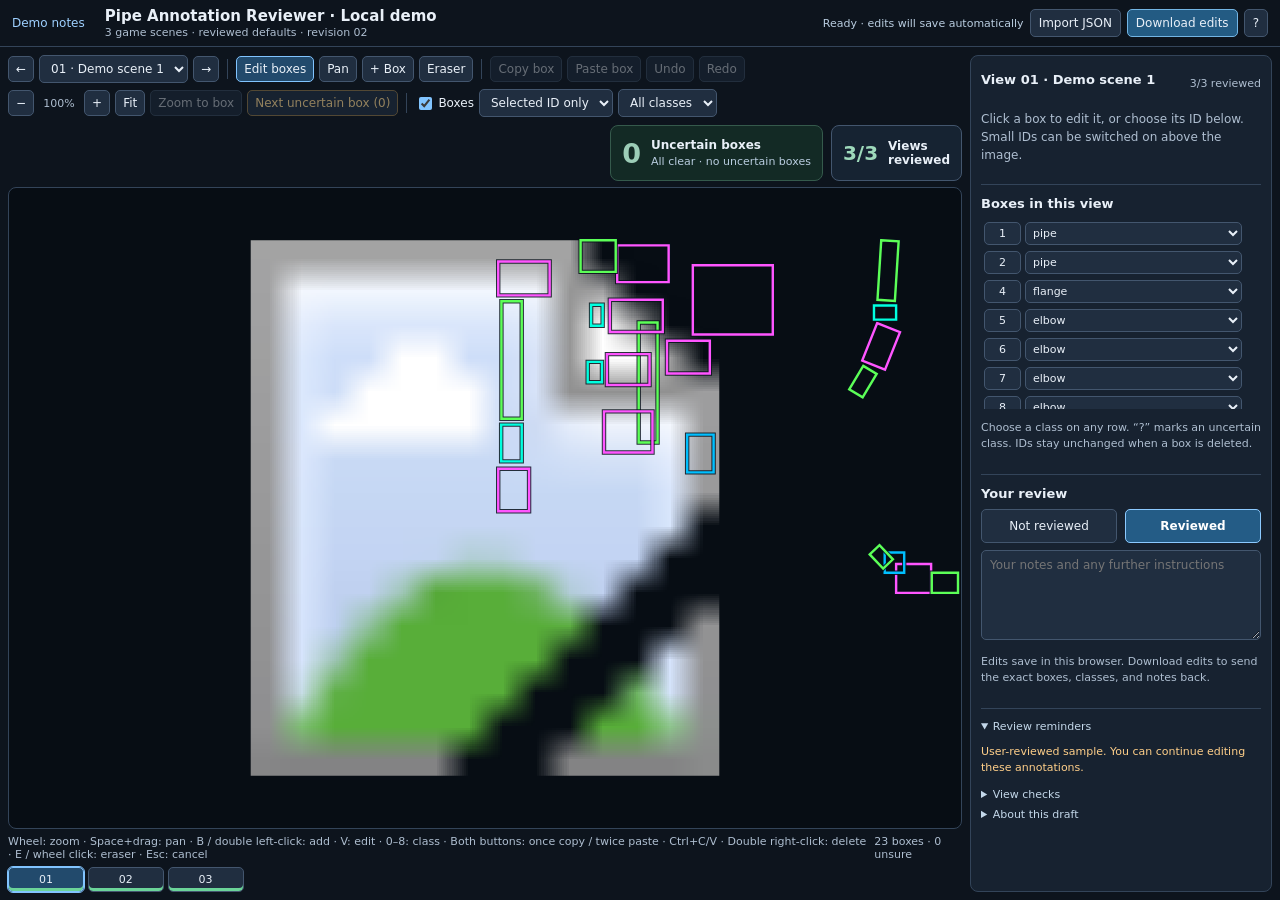
==== index.html @ 9c39ec0a "Add files via upload" ====
<!doctype html>
<html lang="en"><head><meta charset="utf-8"><meta name="viewport" content="width=device-width,initial-scale=1"><title>Pipe Annotation Reviewer — Demo</title>
<link rel="stylesheet" href="assets/reviewer.css?v=20261028-wholeview3"></head><body>
<header><a href="README.md" style="color:#9ed0ff;text-decoration:none;font-size:12px;margin-right:12px">Demo notes</a><div><h1>Pipe Annotation Reviewer · Local demo</h1><small>3 game scenes · reviewed defaults · revision 02</small></div><div class="header-actions"><span id="notice" role="status" aria-live="polite">Local demo · game images are not cleared for public redistribution.</span><button id="import">Import JSON</button><button id="download" class="primary">Download edits</button><button id="helpOpen" title="Controls and shortcuts">?</button></div></header>
<main class="workspace"><section class="viewer" aria-label="Image editor">
<div class="viewer-controls"><div class="editing-controls"><div class="toolbar"><button id="prev" title="Previous view">←</button><select id="view" aria-label="Choose view"></select><button id="next" title="Next view">→</button><span class="divider"></span><button id="editMode" title="Edit boxes (V)" class="active">Edit boxes</button><button id="panMode">Pan</button><button id="addMode" title="Add box (B or double left-click)">+ Box</button><button id="eraseMode" title="Eraser (E or wheel click): hold left-click and brush across box edges">Eraser</button><span class="divider"></span><button id="copyBox" title="Copy selected box (Ctrl+C or both mouse buttons once)" disabled>Copy box</button><button id="pasteBox" title="Paste copied box (Ctrl+V or both mouse buttons twice)" disabled>Paste box</button><button id="undo" title="Undo (Ctrl+Z)">Undo</button><button id="redo" title="Redo (Ctrl+Shift+Z)">Redo</button></div>
<div class="toolbar"><button id="minus" title="Zoom out">−</button><span id="zoom">Fit</span><button id="plus" title="Zoom in">+</button><button id="fit">Fit</button><button id="focus" disabled>Zoom to box</button><button type="button" id="nextUncertainBox" disabled>Next uncertain box (0)</button><span class="divider"></span><label><input id="show" type="checkbox" checked>Boxes</label><select id="ids" aria-label="Box number display"><option value="selected">Selected ID only</option><option value="all">All small IDs</option><option value="off">No IDs</option></select><select id="filter" aria-label="Filter class"><option value="">All classes</option></select></div>
</div><div class="review-summary" aria-label="Panorama review summary"><button type="button" id="uncertainCard" class="metric-card" title="Cycle through views with uncertain boxes; zoom to a flagged box"><strong id="uncertainTotal" aria-live="polite">0</strong><span class="metric-copy"><span class="metric-label">Uncertain boxes</span><span id="uncertainScope" class="metric-detail">Across all 3 scenes</span></span></button><div class="metric-card reviewed-card"><strong id="reviewedTotal">3/3</strong><span class="metric-label">Views<br>reviewed</span></div></div></div>
<div id="viewport" class="edit" tabindex="0" aria-label="Zoomable image. Wheel to zoom; drag empty space or hold Space to pan; drag selected box to move."><svg id="scene" xmlns="http://www.w3.org/2000/svg" role="img" aria-label="Editable annotation boxes"><g id="world"><image id="photo" width="1920" height="1080" preserveAspectRatio="xMidYMid meet"/><g id="polygons"></g></g><g id="screenOverlay"></g></svg></div>
<div id="hint"><span class="instructions">Wheel: zoom · Space+drag: pan · B / double left-click: add · V: edit · 0–8: class · Both buttons: once copy / twice paste · Ctrl+C/V · Double right-click: delete · E / wheel click: eraser · Esc: cancel</span><span id="counts"></span></div><div id="grid" aria-label="3 scenes"></div>
</section><aside class="sidebar">
<div class="section"><div class="row"><h2 class="stretch" id="viewTitle"></h2><span id="progress"></span></div><div id="emptySelection">Click a box to edit it, or choose its ID below. Small IDs can be switched on above the image.</div><div id="selection" hidden><div class="row"><strong id="selectedTitle"></strong><select id="selectedClass" class="stretch" aria-label="Selected box class"></select></div><div class="row"><label><input type="checkbox" id="uncertain"> Uncertain class</label><button id="delete" class="danger">Delete box</button></div><div class="fields"><label>Center X<input id="cx" type="number" step="1"></label><label>Center Y<input id="cy" type="number" step="1"></label><label>Width<input id="bw" type="number" step="1" min="2"></label><label>Height<input id="bh" type="number" step="1" min="2"></label><label>Angle °<input id="angle" type="number" step="1"></label><label>&nbsp;<button id="applyGeometry">Apply size / angle</button></label></div><p id="selectedNote"></p></div></div>
<div class="section"><h2>Boxes in this view</h2><div id="boxList"></div><p class="muted">Choose a class on any row. “?” marks an uncertain class. IDs stay unchanged when a box is deleted.</p></div>
<div class="section"><h2>Your review</h2><div class="review-buttons" role="group" aria-label="Your review"><button type="button" id="reviewNotReviewed" aria-pressed="false">Not reviewed</button><button type="button" id="reviewReviewed" aria-pressed="false">Reviewed</button></div><textarea id="notes" aria-label="Review notes" style="margin-top:7px" placeholder="Your notes and any further instructions"></textarea><p class="muted">Edits save in this browser. Download edits to send the exact boxes, classes, and notes back.</p></div>
<details open><summary>Review reminders</summary><p id="pending"></p></details><details><summary>View checks</summary><ul id="issues"></ul></details><details><summary>About this draft</summary><p class="muted">Game-scene samples supplied for local UI testing. These are independent screenshots, not panorama projections. Annotations are illustrative, not engineering ground truth.</p></details>
</aside></main>
<div id="help" hidden><article><h2>Edit without leaving the screen</h2><ul><li><b>Shortcuts:</b> B or double left-click over the image enters Add Box; V returns to editing; Esc cancels. Double right-click the same visible box to delete it; Ctrl+Z restores it. A single right-click selects the box. Right-click menus are disabled only over the image. Middle-drag still pans. Numbers change the selected box’s class, or choose the next box’s class in Add Box mode: 0 valve, 1 flange, 2 elbow, 3 pipe, 4 tank, 5 pump, 6 strainer, 7 tee, 8 reducer. Shortcuts pause while typing in fields.</li><li><b>Copy / paste:</b> Press left and right mouse buttons together once on a box to copy. At the destination, press and release both buttons together twice within 650 ms to paste. Keep the pointer still between the two presses. Copying is immediate. A second combined press within 650 ms pastes the box that was copied before the first press, so the destination cannot replace your source. Ctrl+C copies the selected box; Ctrl+V pastes at the last pointer position over the image. Mouse-only alternative: select a box, click Copy box, click Paste, then left-click the image to place the preview. Right-click or Esc cancels placement. The Paste button displays the copied class and ID. The combined-button gesture works in Edit, Add Box and Pan modes. A pasted box retains class, angle, dimensions and uncertainty, receives a new ID, and marks the destination view Not reviewed. Ctrl+Z undoes a paste. The copied box remains available while switching views in this panorama.</li><li><b>Find uncertainty:</b> The top card counts all active uncertain boxes across the panorama, including hidden classes. Click to visit an affected view and zoom to a flagged box; click again for the next affected view, wrapping to the first. Use “Next uncertain box” to cycle boxes within the current view. Gold labels and a ring around tiny boxes make flags easier to spot. Resolving, deleting, importing or undoing edits updates the counts immediately. Navigation never changes review approval.</li><li><b>Eraser (E or wheel-button click):</b> Click the mouse wheel once to turn Eraser on; click again to return to Edit boxes. Middle-button dragging still pans. Hold the left mouse button and brush across any box edge to erase it immediately. The small red circle shows the touch radius. Fast strokes also catch edges between pointer positions. Class filters apply; hidden boxes remain. One stroke is one undo step (Ctrl+Z). Esc or right-click cancels the current stroke. Space or middle-drag pans.</li><li><b>Zoom:</b> mouse wheel over the image, + / −, or “Zoom to box”. “Fit” resets the view.</li><li><b>Pan:</b> drag empty space, use Pan mode, or hold Space and drag anywhere. Shift+wheel pans sideways.</li><li><b>Move:</b> in Edit boxes mode, drag a box. Overlapping boxes can be selected from the list.</li><li><b>Resize:</b> drag one of the four round corner handles. The rectangle keeps its angle.</li><li><b>Rotate:</b> drag the handle connected above the selected rectangle, or enter an angle.</li><li><b>Missing object:</b> choose + Box, drag its rectangle, then choose its class.</li><li><b>Correct / remove:</b> use a class dropdown or Delete box. Undo / Redo are available. Arrow keys nudge a selected box; Shift moves 10 pixels.</li><li><b>Send back:</b> Download edits saves exact image coordinates and classes. No new image is needed. Import JSON restores an exported session on another browser.</li></ul><button id="helpClose" class="primary">Got it</button></article></div><input type="file" id="importFile" accept=".json,application/json" hidden>
<script>const DATA={"schema":"panorama-demo/v1","panorama_id":"game-scenes-demo","source_image_id":"sample-scenes","revision":"02","parent_revision":"01","source_sha256":"d65b068bfbe13a93132be1cd04d18cb8f3877f11b566ee3cf1ce76b1dbb88d5a","base_annotation_sha256":"858939dd7ad14437a27c0291d2ea7c46543a1de3d69086a39697b4348441c346","class_names":["valve","flange","elbow","pipe","tank","pump","strainer","tee","reducer"],"training_ready":false,"views":[{"view_index":1,"pitch_band":"Demo scene 1","yaw_deg":0,"pitch_deg":0,"image":"images/scene-01.png","output_width":1920,"output_height":1080,"annotations":[{"id":1,"proposed_class":"pipe","class_id":3,"quad_pixels":[[993.1111,122.963],[1034.0741,122.963],[1034.0741,360],[993.1111,360]],"normalized_corners":[[0.51724536,0.11385463],[0.53858026,0.11385463],[0.53858026,0.33333333],[0.51724536,0.33333333]],"uncertain":false,"geometry_pending":false,"deleted":false,"status":"edited_pending_review","note":"Illustrative game-scene annotation. Adjust the box as needed; not engineering ground truth.","geometry_edited":true,"user_edited":true},{"id":2,"proposed_class":"pipe","class_id":3,"quad_pixels":[[1270,166],[1308,166],[1308,408],[1270,408]],"normalized_corners":[[0.66145833,0.1537037],[0.68125,0.1537037],[0.68125,0.37777778],[0.66145833,0.37777778]],"uncertain":false,"geometry_pending":false,"deleted":false,"status":"demo_pending_review","note":"Illustrative game-scene annotation. Adjust the box as needed; not engineering ground truth."},{"id":3,"proposed_class":"elbow","class_id":2,"quad_pixels":[[1006,479],[1042,479],[1042,532],[1006,532]],"normalized_corners":[[0.52395833,0.44351852],[0.54270833,0.44351852],[0.54270833,0.49259259],[0.52395833,0.49259259]],"uncertain":true,"geometry_pending":false,"deleted":true,"status":"deleted_by_user","note":"Illustrative game-scene annotation. Adjust the box as needed; not engineering ground truth.","user_edited":true},{"id":4,"proposed_class":"flange","quad_pixels":[[992.5926,371.8519],[1034.0741,371.8519],[1034.0741,445.9259],[992.5926,445.9259]],"uncertain":false,"deleted":false,"note":"Added in annotation editor.","origin":"user_added","class_id":1,"normalized_corners":[[0.51697531,0.34430731],[0.53858026,0.34430731],[0.53858026,0.41289435],[0.51697531,0.41289435]],"status":"edited_pending_review","user_edited":true,"geometry_pending":false,"geometry_edited":true},{"id":5,"proposed_class":"elbow","quad_pixels":[[986.6667,460.7407],[1048.8889,460.7407],[1048.8889,546.6667],[986.6667,546.6667]],"uncertain":false,"deleted":false,"note":"Added in annotation editor.","origin":"user_added","class_id":2,"normalized_corners":[[0.51388891,0.42661176],[0.5462963,0.42661176],[0.5462963,0.50617287],[0.51388891,0.50617287]],"status":"edited_pending_review","user_edited":true},{"id":6,"proposed_class":"elbow","quad_pixels":[[986.6667,42.963],[1090.3704,42.963],[1090.3704,111.1111],[986.6667,111.1111]],"uncertain":false,"deleted":false,"note":"Added in annotation editor.","origin":"user_added","class_id":2,"normalized_corners":[[0.51388891,0.03978056],[0.56790125,0.03978056],[0.56790125,0.10288065],[0.51388891,0.10288065]],"status":"edited_pending_review","user_edited":true},{"id":7,"proposed_class":"elbow","quad_pixels":[[1226.6667,10.3704],[1330.3704,10.3704],[1330.3704,84.4444],[1226.6667,84.4444]],"uncertain":false,"deleted":false,"note":"Added in annotation editor.","origin":"user_added","class_id":2,"normalized_corners":[[0.63888891,0.00960222],[0.69290125,0.00960222],[0.69290125,0.07818926],[0.63888891,0.07818926]],"status":"edited_pending_review","user_edited":true},{"id":8,"proposed_class":"elbow","quad_pixels":[[1211.8519,120],[1318.5185,120],[1318.5185,185.1852],[1211.8519,185.1852]],"uncertain":false,"deleted":false,"note":"Added in annotation editor.","origin":"user_added","class_id":2,"normalized_corners":[[0.63117286,0.11111111],[0.68672839,0.11111111],[0.68672839,0.17146778],[0.63117286,0.17146778]],"status":"edited_pending_review","user_edited":true,"geometry_pending":false,"geometry_edited":true},{"id":9,"proposed_class":"elbow","quad_pixels":[[1205.9259,229.6296],[1291.8519,229.6296],[1291.8519,291.8519],[1205.9259,291.8519]],"uncertain":false,"deleted":false,"note":"Added in annotation editor.","origin":"user_added","class_id":2,"normalized_corners":[[0.62808641,0.21262],[0.67283953,0.21262],[0.67283953,0.27023324],[0.62808641,0.27023324]],"status":"edited_pending_review","user_edited":true},{"id":10,"proposed_class":"elbow","quad_pixels":[[1200,345.1852],[1297.7778,345.1852],[1297.7778,428.1481],[1200,428.1481]],"uncertain":false,"deleted":false,"note":"Added in annotation editor.","origin":"user_added","class_id":2,"normalized_corners":[[0.625,0.31961593],[0.67592594,0.31961593],[0.67592594,0.39643343],[0.625,0.39643343]],"status":"edited_pending_review","user_edited":true},{"id":11,"proposed_class":"flange","quad_pixels":[[1173.9598,130.0903],[1197.2625,130.0903],[1197.2625,172.5835],[1173.9598,172.5835]],"uncertain":false,"deleted":false,"note":"Added in annotation editor.","origin":"user_added","class_id":1,"normalized_corners":[[0.6114374,0.12045398],[0.62357422,0.12045398],[0.62357422,0.15979954],[0.6114374,0.15979954]],"status":"edited_pending_review","user_edited":true},{"id":12,"proposed_class":"flange","quad_pixels":[[1167.1249,245.2332],[1195.9106,245.2332],[1195.9106,286.3556],[1167.1249,286.3556]],"uncertain":false,"deleted":false,"note":"Added in annotation editor.","origin":"user_added","class_id":1,"normalized_corners":[[0.60787755,0.22706778],[0.6228701,0.22706778],[0.6228701,0.26514407],[0.60787755,0.26514407]],"status":"edited_pending_review","user_edited":true},{"id":13,"proposed_class":"valve","quad_pixels":[[1766.0983,629.7664],[1805.4381,629.7664],[1805.4381,670.4627],[1766.0983,670.4627]],"uncertain":false,"deleted":false,"note":"Added in annotation editor.","origin":"user_added","class_id":0,"normalized_corners":[[0.91984286,0.58311704],[0.94033234,0.58311704],[0.94033234,0.6207988],[0.91984286,0.6207988]],"status":"edited_pending_review","user_edited":true,"geometry_pending":false,"geometry_edited":true},{"id":14,"proposed_class":"elbow","quad_pixels":[[1789.1596,652.8276],[1859.6998,652.8276],[1859.6998,711.159],[1789.1596,711.159]],"uncertain":false,"deleted":false,"note":"Added in annotation editor.","origin":"user_added","class_id":2,"normalized_corners":[[0.93185396,0.60447],[0.96859365,0.60447],[0.96859365,0.65848056],[0.93185396,0.65848056]],"status":"edited_pending_review","user_edited":true},{"id":15,"proposed_class":"pipe","quad_pixels":[[1861.0564,670.4627],[1913.9615,670.4627],[1913.9615,711.159],[1861.0564,711.159]],"uncertain":false,"deleted":false,"note":"Added in annotation editor.","origin":"user_added","class_id":3,"normalized_corners":[[0.96930021,0.6207988],[0.99685495,0.6207988],[0.99685495,0.65848056],[0.96930021,0.65848056]],"status":"edited_pending_review","user_edited":true},{"id":16,"proposed_class":"pipe","quad_pixels":[[1735.9366,633.6495],[1755.62,614.9774],[1782.6946,643.5183],[1763.0112,662.1904]],"uncertain":false,"deleted":false,"note":"Added in annotation editor.","origin":"user_added","class_id":3,"normalized_corners":[[0.90413365,0.5867125],[0.91438542,0.56942352],[0.92848677,0.59585028],[0.918235,0.61313926]],"status":"edited_pending_review","user_edited":true,"geometry_pending":false,"geometry_edited":true},{"id":17,"proposed_class":"pipe","quad_pixels":[[1759.1344,0],[1794.2128,2.2097],[1786.6489,122.2855],[1751.5706,120.0759]],"uncertain":false,"deleted":false,"note":"Added in annotation editor.","origin":"user_added","class_id":3,"normalized_corners":[[0.91621583,0],[0.93448583,0.00204602],[0.9305463,0.11322731],[0.91227635,0.11118139]],"status":"edited_pending_review","user_edited":true,"geometry_pending":false,"geometry_edited":true},{"id":18,"proposed_class":"flange","quad_pixels":[[1744.503,131.6973],[1789.1138,131.6973],[1789.1138,160.0859],[1744.503,160.0859]],"uncertain":false,"deleted":false,"note":"Added in annotation editor.","origin":"user_added","class_id":1,"normalized_corners":[[0.90859531,0.12194194],[0.9318301,0.12194194],[0.9318301,0.14822769],[0.90859531,0.14822769]],"status":"edited_pending_review","user_edited":true},{"id":19,"proposed_class":"pipe","quad_pixels":[[1722.8508,253.3734],[1749.9104,269.5851],[1721.6261,316.7956],[1694.5666,300.5839]],"uncertain":false,"deleted":false,"note":"Added in annotation editor.","origin":"user_added","class_id":3,"normalized_corners":[[0.89731812,0.234605],[0.91141167,0.24961583],[0.89668026,0.29332926],[0.88258677,0.27831843]],"status":"edited_pending_review","user_edited":true,"geometry_pending":false,"geometry_edited":true},{"id":20,"proposed_class":"elbow","quad_pixels":[[1750.9816,166.9959],[1796.9714,185.3888],[1766.7397,260.9806],[1720.7499,242.5877]],"uncertain":false,"deleted":false,"note":"Added in annotation editor.","origin":"user_added","class_id":2,"normalized_corners":[[0.91196958,0.15462583],[0.9359226,0.1716563],[0.92017693,0.2416487],[0.89622391,0.22461824]],"status":"edited_pending_review","user_edited":true,"geometry_pending":false,"geometry_edited":true},{"id":21,"proposed_class":"valve","quad_pixels":[[1683.201,292.804],[1694.3792,274.2076],[1703.9881,279.9834],[1692.81,298.5799]],"uncertain":false,"deleted":true,"note":"Added in annotation editor.","origin":"user_added","class_id":0,"normalized_corners":[[0.87666719,0.27111481],[0.88248917,0.25389593],[0.8874938,0.25924389],[0.88167187,0.27646287]],"status":"deleted_by_user","user_edited":true,"geometry_pending":false,"geometry_edited":true},{"id":22,"proposed_class":"valve","quad_pixels":[[1367.7095,391.9783],[1421.0469,391.9783],[1421.0469,468.1745],[1367.7095,468.1745]],"uncertain":false,"deleted":false,"note":"Added in annotation editor.","origin":"user_added","class_id":0,"normalized_corners":[[0.7123487,0.36294287],[0.74012859,0.36294287],[0.74012859,0.43349491],[0.7123487,0.43349491]],"status":"edited_pending_review","user_edited":true},{"id":23,"proposed_class":"elbow","quad_pixels":[[1327.0715,202.7576],[1413.4273,202.7576],[1413.4273,268.7943],[1327.0715,268.7943]],"uncertain":false,"deleted":false,"note":"Added in annotation editor.","origin":"user_added","class_id":2,"normalized_corners":[[0.69118307,0.18773852],[0.73616005,0.18773852],[0.73616005,0.24888361],[0.69118307,0.24888361]],"status":"edited_pending_review","user_edited":true,"geometry_pending":false,"geometry_edited":true},{"id":24,"proposed_class":"elbow","quad_pixels":[[1379.139,50.3651],[1540.421,50.3651],[1540.421,190.0582],[1379.139,190.0582]],"uncertain":false,"deleted":false,"note":"Added in annotation editor.","origin":"user_added","class_id":2,"normalized_corners":[[0.71830156,0.04663435],[0.8023026,0.04663435],[0.8023026,0.17597981],[0.71830156,0.17597981]],"status":"edited_pending_review","user_edited":true},{"id":25,"proposed_class":"pipe","quad_pixels":[[1152.7808,0],[1223.6241,0],[1223.6241,63.7084],[1152.7808,63.7084]],"uncertain":false,"deleted":false,"note":"Added in annotation editor.","origin":"user_added","class_id":3,"normalized_corners":[[0.60040667,0],[0.63730422,0],[0.63730422,0.05898926],[0.60040667,0.05898926]],"status":"edited_pending_review","user_edited":true}],"review_issues":["User-reviewed demo annotations; not validated industrial ground truth."],"training_ready":false},{"view_index":2,"pitch_band":"Demo scene 2","yaw_deg":0,"pitch_deg":0,"image":"images/scene-02.jpg","output_width":1920,"output_height":1080,"annotations":[{"id":1,"proposed_class":"pipe","class_id":3,"quad_pixels":[[1285.7922,351.2793],[1806.3449,351.2793],[1806.3449,452.9037],[1285.7922,452.9037]],"normalized_corners":[[0.66968344,0.32525861],[0.94080464,0.32525861],[0.94080464,0.41935528],[0.66968344,0.41935528]],"uncertain":false,"geometry_pending":false,"deleted":false,"status":"edited_pending_review","note":"Illustrative game-scene annotation. Adjust the box as needed; not engineering ground truth.","geometry_edited":true,"user_edited":true},{"id":2,"proposed_class":"pipe","class_id":3,"quad_pixels":[[1003.1286,356.9747],[1054.6746,356.9747],[1054.6746,776.2692],[1003.1286,776.2692]],"normalized_corners":[[0.52246281,0.33053213],[0.54930969,0.33053213],[0.54930969,0.71876778],[0.52246281,0.71876778]],"uncertain":false,"geometry_pending":false,"deleted":false,"status":"edited_pending_review","note":"Illustrative game-scene annotation. Adjust the box as needed; not engineering ground truth.","geometry_edited":true,"user_edited":true},{"id":3,"proposed_class":"elbow","class_id":2,"quad_pixels":[[1010,250],[1140,250],[1140,350],[1010,350]],"normalized_corners":[[0.52604167,0.23148148],[0.59375,0.23148148],[0.59375,0.32407407],[0.52604167,0.32407407]],"uncertain":false,"geometry_pending":false,"deleted":false,"status":"edited_pending_review","note":"Illustrative game-scene annotation. Adjust the box as needed; not engineering ground truth.","user_edited":true},{"id":4,"proposed_class":"flange","quad_pixels":[[1375.5476,337.3737],[1481.393,337.3737],[1481.393,474.5806],[1375.5476,474.5806]],"uncertain":false,"deleted":false,"note":"Added in annotation editor.","origin":"user_added","class_id":1,"normalized_corners":[[0.71643104,0.31238306],[0.77155885,0.31238306],[0.77155885,0.43942648],[0.71643104,0.43942648]],"status":"edited_pending_review","user_edited":true},{"id":5,"proposed_class":"flange","quad_pixels":[[989.8553,462.8275],[1079.376,462.8275],[1079.376,502.4232],[989.8553,502.4232]],"uncertain":false,"deleted":false,"note":"Added in annotation editor.","origin":"user_added","class_id":1,"normalized_corners":[[0.51554964,0.42854398],[0.562175,0.42854398],[0.562175,0.46520667],[0.51554964,0.46520667]],"status":"edited_pending_review","user_edited":true},{"id":6,"proposed_class":"elbow","quad_pixels":[[1030.6771,672.28],[1137.3328,672.28],[1137.3328,777.6024],[1030.6771,777.6024]],"uncertain":false,"deleted":false,"note":"Added in annotation editor.","origin":"user_added","class_id":2,"normalized_corners":[[0.53681099,0.62248148],[0.59236083,0.62248148],[0.59236083,0.72000222],[0.53681099,0.72000222]],"status":"edited_pending_review","user_edited":true},{"id":7,"proposed_class":"flange","quad_pixels":[[1139.9992,670.9468],[1185.3278,670.9468],[1185.3278,733.607],[1139.9992,733.607]],"uncertain":false,"deleted":false,"note":"Added in annotation editor.","origin":"user_added","class_id":1,"normalized_corners":[[0.59374958,0.62124704],[0.61735823,0.62124704],[0.61735823,0.67926574],[0.59374958,0.67926574]],"status":"edited_pending_review","user_edited":true},{"id":8,"proposed_class":"pipe","quad_pixels":[[1015.7858,0],[1077.9105,75.7142],[857.4613,256.5961],[795.3367,180.8819]],"uncertain":false,"deleted":false,"note":"Added in annotation editor.","origin":"user_added","class_id":3,"normalized_corners":[[0.5290551,0],[0.56141172,0.07010574],[0.44659443,0.23758898],[0.41423786,0.16748324]],"status":"edited_pending_review","user_edited":true,"geometry_pending":false,"geometry_edited":true},{"id":9,"proposed_class":"pipe","quad_pixels":[[626.4439,0],[717.9316,0],[717.9316,397.1089],[626.4439,397.1089]],"uncertain":false,"deleted":false,"note":"Added in annotation editor.","origin":"user_added","class_id":3,"normalized_corners":[[0.32627286,0],[0.37392271,0],[0.37392271,0.36769343],[0.32627286,0.36769343]],"status":"edited_pending_review","user_edited":true},{"id":10,"proposed_class":"flange","quad_pixels":[[609.6401,270.1464],[747.8052,270.1464],[747.8052,333.6276],[609.6401,333.6276]],"uncertain":false,"deleted":false,"note":"Added in annotation editor.","origin":"user_added","class_id":1,"normalized_corners":[[0.31752089,0.25013556],[0.38948188,0.25013556],[0.38948188,0.30891444],[0.31752089,0.30891444]],"status":"edited_pending_review","user_edited":true,"geometry_pending":false,"geometry_edited":true},{"id":11,"proposed_class":"pipe","quad_pixels":[[768.3432,0],[796.3497,0],[796.3497,443.7863],[768.3432,443.7863]],"uncertain":false,"deleted":false,"note":"Added in annotation editor.","origin":"user_added","class_id":3,"normalized_corners":[[0.40017875,0],[0.41476547,0],[0.41476547,0.41091324],[0.40017875,0.41091324]],"status":"edited_pending_review","user_edited":true},{"id":12,"proposed_class":"pipe","quad_pixels":[[602.1717,0],[617.1085,0],[617.1085,458.723],[602.1717,458.723]],"uncertain":false,"deleted":false,"note":"Added in annotation editor.","origin":"user_added","class_id":3,"normalized_corners":[[0.31363109,0],[0.32141068,0],[0.32141068,0.42474352],[0.31363109,0.42474352]],"status":"edited_pending_review","user_edited":true},{"id":13,"proposed_class":"elbow","quad_pixels":[[764.609,462.4572],[822.489,462.4572],[822.489,514.7359],[764.609,514.7359]],"uncertain":false,"deleted":false,"note":"Added in annotation editor.","origin":"user_added","class_id":2,"normalized_corners":[[0.39823385,0.42820111],[0.42837969,0.42820111],[0.42837969,0.47660731],[0.39823385,0.47660731]],"status":"edited_pending_review","user_edited":true,"geometry_pending":false,"geometry_edited":true},{"id":14,"proposed_class":"elbow","quad_pixels":[[630.1781,406.4444],[719.7987,406.4444],[719.7987,484.8624],[630.1781,484.8624]],"uncertain":false,"deleted":false,"note":"Added in annotation editor.","origin":"user_added","class_id":2,"normalized_corners":[[0.32821776,0.37633741],[0.37489516,0.37633741],[0.37489516,0.44894667],[0.32821776,0.44894667]],"status":"edited_pending_review","user_edited":true,"geometry_pending":false,"geometry_edited":true},{"id":15,"proposed_class":"elbow","quad_pixels":[[594.7033,479.2611],[637.6465,479.2611],[637.6465,524.0714],[594.7033,524.0714]],"uncertain":false,"deleted":false,"note":"Added in annotation editor.","origin":"user_added","class_id":2,"normalized_corners":[[0.3097413,0.44376028],[0.33210755,0.44376028],[0.33210755,0.4852513],[0.3097413,0.4852513]],"status":"edited_pending_review","user_edited":true},{"id":16,"proposed_class":"pipe","quad_pixels":[[368.7847,0],[520.0195,0],[520.0195,137.5825],[368.7847,137.5825]],"uncertain":false,"deleted":true,"note":"Added in annotation editor.","origin":"user_added","class_id":3,"normalized_corners":[[0.19207536,0],[0.27084349,0],[0.27084349,0.1273912],[0.19207536,0.1273912]],"status":"deleted_by_user","user_edited":true,"geometry_pending":false,"geometry_edited":true},{"id":17,"proposed_class":"elbow","quad_pixels":[[338.9112,199.1967],[525.6208,199.1967],[525.6208,516.603],[338.9112,516.603]],"uncertain":false,"deleted":false,"note":"Added in annotation editor.","origin":"user_added","class_id":2,"normalized_corners":[[0.17651625,0.18444139],[0.27376083,0.18444139],[0.27376083,0.47833611],[0.17651625,0.47833611]],"status":"edited_pending_review","user_edited":true},{"id":18,"proposed_class":"pipe","quad_pixels":[[344.5125,0],[521.8866,0],[521.8866,180.5258],[344.5125,180.5258]],"uncertain":false,"deleted":false,"note":"Added in annotation editor.","origin":"user_added","class_id":3,"normalized_corners":[[0.17943359,0],[0.27181594,0],[0.27181594,0.16715352],[0.17943359,0.16715352]],"status":"edited_pending_review","user_edited":true},{"id":19,"proposed_class":"flange","quad_pixels":[[359.4492,12.4871],[538.6904,12.4871],[538.6904,130.1142],[359.4492,130.1142]],"uncertain":false,"deleted":false,"note":"Added in annotation editor.","origin":"user_added","class_id":1,"normalized_corners":[[0.18721313,0.01156213],[0.28056792,0.01156213],[0.28056792,0.12047611],[0.18721313,0.12047611]],"status":"edited_pending_review","user_edited":true},{"id":20,"proposed_class":"flange","quad_pixels":[[1587.5018,0],[1811.816,0],[1811.816,151.9944],[1587.5018,151.9944]],"uncertain":false,"deleted":false,"note":"Added in annotation editor.","origin":"user_added","class_id":1,"normalized_corners":[[0.82682385,0],[0.94365417,0],[0.94365417,0.14073556],[0.82682385,0.14073556]],"status":"edited_pending_review","user_edited":true},{"id":21,"proposed_class":"pipe","quad_pixels":[[1606.6505,171.1432],[1811.816,171.1432],[1811.816,874.1768],[1606.6505,874.1768]],"uncertain":false,"deleted":false,"note":"Added in annotation editor.","origin":"user_added","class_id":3,"normalized_corners":[[0.83679714,0.15846593],[0.94365417,0.15846593],[0.94365417,0.80942296],[0.83679714,0.80942296]],"status":"edited_pending_review","user_edited":true}],"review_issues":["User-reviewed demo annotations; not validated industrial ground truth."],"training_ready":false},{"view_index":3,"pitch_band":"Demo scene 3","yaw_deg":0,"pitch_deg":0,"image":"images/scene-03.png","output_width":1920,"output_height":1080,"annotations":[{"id":1,"proposed_class":"pipe","class_id":3,"quad_pixels":[[1491.8519,515],[1915,515],[1915,685.9259],[1491.8519,685.9259]],"normalized_corners":[[0.7770062,0.47685185],[0.99739583,0.47685185],[0.99739583,0.63511657],[0.7770062,0.63511657]],"uncertain":false,"geometry_pending":false,"deleted":false,"status":"edited_pending_review","note":"Illustrative game-scene annotation. Adjust the box as needed; not engineering ground truth.","geometry_edited":true,"user_edited":true},{"id":2,"proposed_class":"pipe","class_id":3,"quad_pixels":[[970,165],[1070,165],[1070,415],[970,415]],"normalized_corners":[[0.50520833,0.15277778],[0.55729167,0.15277778],[0.55729167,0.38425926],[0.50520833,0.38425926]],"uncertain":true,"geometry_pending":false,"deleted":true,"status":"deleted_by_user","note":"Illustrative game-scene annotation. Adjust the box as needed; not engineering ground truth.","user_edited":true},{"id":3,"proposed_class":"elbow","quad_pixels":[[1314.0741,511.1111],[1480,511.1111],[1480,691.8519],[1314.0741,691.8519]],"uncertain":false,"deleted":false,"note":"Added in annotation editor.","origin":"user_added","class_id":2,"normalized_corners":[[0.68441359,0.47325102],[0.77083333,0.47325102],[0.77083333,0.64060361],[0.68441359,0.64060361]],"status":"edited_pending_review","user_edited":true},{"id":4,"proposed_class":"pipe","quad_pixels":[[939.327,35.2562],[992.1771,7.6751],[1231.9465,467.1149],[1179.0963,494.6959]],"uncertain":false,"deleted":false,"note":"Added in annotation editor.","origin":"user_added","class_id":3,"normalized_corners":[[0.48923281,0.03264463],[0.51675891,0.00710657],[0.6416388,0.4325138],[0.61411266,0.45805176]],"status":"edited_pending_review","user_edited":true,"geometry_pending":false,"geometry_edited":true},{"id":5,"proposed_class":"pipe","quad_pixels":[[778.5496,68.1476],[865.106,0],[1192.4888,415.8191],[1105.9324,483.9668]],"uncertain":false,"geometry_pending":false,"deleted":false,"origin":"user_copied","copied_from":{"view":3,"id":4},"note":"Copied box; check placement and class.","class_id":3,"normalized_corners":[[0.40549458,0.06309963],[0.45057604,0],[0.62108792,0.38501769],[0.57600646,0.44811741]],"status":"edited_pending_review","user_edited":true,"geometry_edited":true},{"id":6,"proposed_class":"elbow","quad_pixels":[[1165.9259,475.5556],[1248.8889,475.5556],[1248.8889,531.8519],[1165.9259,531.8519]],"uncertain":false,"deleted":false,"note":"Added in annotation editor.","origin":"user_added","class_id":2,"normalized_corners":[[0.60725307,0.44032926],[0.65046297,0.44032926],[0.65046297,0.49245546],[0.60725307,0.49245546]],"status":"edited_pending_review","user_edited":true},{"id":7,"proposed_class":"elbow","quad_pixels":[[1097.7778,434.0741],[1160,434.0741],[1160,496.2963],[1097.7778,496.2963]],"uncertain":false,"deleted":false,"note":"Added in annotation editor.","origin":"user_added","class_id":2,"normalized_corners":[[0.57175927,0.40192046],[0.60416667,0.40192046],[0.60416667,0.45953361],[0.57175927,0.45953361]],"status":"edited_pending_review","user_edited":true},{"id":8,"proposed_class":"pipe","quad_pixels":[[993.3145,460.6426],[961.4815,511.1111],[231.1725,50.4685],[263.0055,0]],"uncertain":false,"deleted":false,"note":"Added in annotation editor.","origin":"user_added","class_id":3,"normalized_corners":[[0.5173513,0.42652093],[0.50077161,0.47325102],[0.12040234,0.04673009],[0.13698203,0]],"status":"edited_pending_review","user_edited":true,"geometry_pending":false,"geometry_edited":true},{"id":9,"proposed_class":"flange","quad_pixels":[[372.6256,48.7589],[438.8762,88.0725],[382.93,182.3522],[316.6793,143.0387]],"uncertain":false,"deleted":false,"note":"Added in annotation editor.","origin":"user_added","class_id":1,"normalized_corners":[[0.19407583,0.04514713],[0.22858135,0.08154861],[0.19944271,0.16884463],[0.16493714,0.13244324]],"status":"edited_pending_review","user_edited":true,"geometry_pending":false,"geometry_edited":true},{"id":10,"proposed_class":"elbow","quad_pixels":[[955.9092,448.1371],[1010.749,448.1371],[1010.749,514.7282],[955.9092,514.7282]],"uncertain":false,"deleted":false,"note":"Added in annotation editor.","origin":"user_added","class_id":2,"normalized_corners":[[0.49786938,0.41494176],[0.52643177,0.41494176],[0.52643177,0.47660019],[0.49786938,0.47660019]],"status":"edited_pending_review","user_edited":true},{"id":11,"proposed_class":"pipe","quad_pixels":[[968.9663,372.4061],[1006.8319,372.4061],[1006.8319,431.1629],[968.9663,431.1629]],"uncertain":false,"deleted":false,"note":"Added in annotation editor.","origin":"user_added","class_id":3,"normalized_corners":[[0.50466995,0.34482046],[0.52439161,0.34482046],[0.52439161,0.39922491],[0.50466995,0.39922491]],"status":"edited_pending_review","user_edited":true}],"review_issues":["User-reviewed demo annotations; not validated industrial ground truth."],"training_ready":false}]};const INITIAL_REVIEWS={"1":{"decision":"looks_correct","notes":"","exclusion_reason":null},"2":{"decision":"looks_correct","notes":"","exclusion_reason":null},"3":{"decision":"looks_correct","notes":"","exclusion_reason":null}};const PENDING={"1":["User-reviewed sample. You can continue editing these annotations."],"2":["User-reviewed sample. You can continue editing these annotations."],"3":["User-reviewed sample. You can continue editing these annotations."]};</script><script src="assets/editor.js?v=20261028-autosave4"></script></body></html>
---- assets/reviewer.css ----
:root{color-scheme:dark;--bg:#0d141d;--panel:#172230;--line:#334459;--text:#e9f0f8;--muted:#aebed0;--accent:#81c4ff}*{box-sizing:border-box}html,body{height:100%;margin:0;overflow:hidden}body{font:12px system-ui,sans-serif;color:var(--text);background:var(--bg);display:flex;flex-direction:column;height:100dvh}button,select,input,textarea{font:inherit;color:inherit;background:#202e40;border:1px solid #43566e;border-radius:5px;padding:6px 8px;min-width:0}button{cursor:pointer}button:hover{background:#2d425c}button:disabled{opacity:.4;cursor:default}button.active{background:#224a6c;border-color:var(--accent)}button:focus-visible,select:focus-visible,input:focus-visible,textarea:focus-visible{outline:2px solid var(--accent);outline-offset:1px}input[type=checkbox]{accent-color:var(--accent)}header{flex:none;min-height:44px;display:flex;align-items:center;justify-content:space-between;gap:8px;padding:7px 12px;border-bottom:1px solid var(--line)}h1{font-size:15px;margin:0;white-space:nowrap}header small{color:var(--muted);font-size:11px}.header-actions{display:flex;gap:6px;align-items:center}.primary{background:#235b83;border-color:#73b5e4}#notice{color:#b9cde0;font-size:11px;max-width:290px}.workspace{flex:1;min-height:0;display:grid;grid-template-columns:minmax(0,1fr) 302px;gap:8px;padding:8px}.viewer{min-width:0;min-height:0;display:flex;flex-direction:column;gap:6px}.toolbar{flex:none;display:flex;align-items:center;gap:5px;flex-wrap:wrap}.divider{height:20px;border-left:1px solid var(--line);margin:0 3px}.toolbar label{display:flex;align-items:center;gap:3px}.toolbar button,.toolbar select{padding:5px 7px}#viewport{flex:1;min-height:0;position:relative;overflow:hidden;background:#070d14;border:1px solid var(--line);border-radius:8px;touch-action:none;overscroll-behavior:contain;outline:none;cursor:grab}#viewport.edit{cursor:default}#viewport.add{cursor:crosshair}#viewport:focus-visible{border-color:var(--accent)}#scene{display:block;width:100%;height:100%;user-select:none;-webkit-user-select:none}#hint{flex:none;min-height:22px;display:flex;justify-content:space-between;gap:6px;align-items:center;color:var(--muted);font-size:11px}#grid{display:grid;grid-template-columns:repeat(12,minmax(0,1fr));gap:4px;flex:none}#grid button{padding:4px 0;position:relative;height:25px;font-size:11px}#grid button.active{outline:1px solid var(--accent)}.sidebar{min-height:0;overflow-y:auto;overscroll-behavior:contain;background:var(--panel);border:1px solid var(--line);border-radius:8px;padding:10px}.sidebar h2{font-size:13px;margin:0 0 8px}.section{padding-bottom:11px;margin-bottom:11px;border-bottom:1px solid var(--line)}.row{display:flex;gap:6px;align-items:center;margin:6px 0}.row>*{min-width:0}.stretch{flex:1}.muted{color:var(--muted);font-size:11px;line-height:1.45}#selectedNote{margin:5px 0;color:#c5d3e3;font-size:11px;line-height:1.4}.fields{display:grid;grid-template-columns:1fr 1fr;gap:6px}.fields label{display:flex;flex-direction:column;gap:3px;color:var(--muted);font-size:11px}.fields input{width:100%;color:var(--text)}textarea{width:100%;height:90px;resize:vertical;min-height:50px;max-height:220px;line-height:1.4}#boxList{max-height:190px;overflow-y:auto;overscroll-behavior:contain}.box-row{display:flex;gap:4px;align-items:center;padding:3px;border-radius:4px}.box-row.active{background:#29435d}.box-row button{padding:4px 6px;width:37px;font-size:11px}.box-row select{flex:1;padding:3px;font-size:11px}.box-row .flag{width:12px;color:#ffc369}#emptySelection{padding:9px 0;color:var(--muted);line-height:1.5}#selection[hidden], [hidden]{display:none!important}details{margin-top:7px;color:var(--muted);font-size:11px}summary{cursor:pointer;color:#c3d7e9}details ul{padding-left:17px;line-height:1.45}#pending{white-space:pre-wrap;color:#ffcf89;font-size:11px;line-height:1.5}.danger{color:#ffc2b9}#progress{font-size:11px;color:var(--muted)}#help{position:fixed;inset:0;background:#0008;z-index:5;display:grid;place-items:center}#help article{background:var(--panel);border:1px solid var(--line);border-radius:12px;padding:22px;max-width:520px;margin:12px;max-height:85dvh;overflow:auto;line-height:1.6}#help h2{margin:0}#help li{margin-bottom:7px}#view{max-width:205px}#zoom{min-width:40px;text-align:center;color:var(--muted);font-size:11px}@media(max-width:1050px){.workspace{grid-template-columns:minmax(0,1fr) 265px}header small{display:none}#notice{max-width:160px}.toolbar{gap:3px}#view{max-width:145px}}@media(max-width:700px){header{padding:5px 8px;flex-wrap:wrap}h1{font-size:13px}#notice{display:none}.workspace{display:flex;flex-direction:column;padding:5px}.viewer{flex:1;min-height:0}.sidebar{flex:none;height:28dvh;padding:8px}#hint .instructions{display:none}#grid{grid-template-columns:repeat(18,minmax(0,1fr))}#grid button{height:23px}.toolbar{font-size:11px}.toolbar button,.toolbar select{padding:4px}.divider{margin:0}#view{max-width:130px}}@media(max-height:660px) and (min-width:701px){header{min-height:36px;padding:4px 10px}.workspace{padding:5px;gap:5px}#grid button{height:21px;padding:2px 0}.viewer{gap:4px}.toolbar button,.toolbar select{padding:4px 5px}}
.review-buttons{display:flex;gap:8px}.review-buttons button{flex:1;min-width:0;padding:9px 6px}.review-buttons button[aria-pressed="true"]{background:#245c86;border-color:#8ccaff;color:#fff;font-weight:700}.review-buttons button:focus-visible{outline:2px solid #8ccaff;outline-offset:2px}
header{flex-wrap:wrap}.review-summary{display:flex;align-items:stretch;gap:8px;margin-left:auto}.metric-card{display:flex;align-items:center;gap:10px;border:1px solid #43566e;border-radius:8px;padding:7px 11px;background:#162332;min-height:52px;text-align:left}.metric-card strong{font-size:27px;line-height:1;font-variant-numeric:tabular-nums}.metric-copy{display:flex;flex-direction:column;gap:3px}.metric-label{font-size:12px;font-weight:700;color:#e9f0f8}.metric-detail{font-size:11px;color:#b9cde0}.metric-card.has-uncertainty{border-color:#ffc369;background:#3c2d18;color:#ffda91}.metric-card.has-uncertainty:hover{background:#554020}.metric-card:disabled{opacity:1;color:#9ccdb7;background:#132a25;border-color:#355a4c}.reviewed-card strong{font-size:20px;color:#9ed9bb}.header-actions{flex-wrap:wrap;justify-content:flex-end}.metric-card.has-uncertainty .metric-detail{color:#ffda91}#nextUncertainBox{border-color:#8c7347;color:#ffda91}#nextUncertainBox:disabled{opacity:.55}@media(max-width:1050px){.review-summary{margin-left:0}header{justify-content:flex-start}.header-actions{margin-left:auto}#notice{max-width:190px}}@media(max-width:700px){.review-summary{order:3;width:100%}.metric-card{flex:1;min-height:45px;padding:6px 8px}.metric-card strong{font-size:23px}.reviewed-card strong{font-size:18px}.metric-detail{font-size:10px}}

/* Review cards sit beside the two editing rows, directly above the image. */
.viewer-controls{flex:none;display:flex;flex-wrap:wrap;align-items:center;gap:8px 16px}
.editing-controls{flex:1 1 680px;min-width:0;display:flex;flex-direction:column;gap:6px}
.viewer-controls .review-summary{flex:0 0 auto;margin-left:auto;align-self:stretch;align-items:center}
.viewer-controls .metric-card{min-height:56px}
.header-actions{margin-left:auto}
@media(max-width:700px){.editing-controls{flex-basis:100%}.viewer-controls .review-summary{flex:1 1 100%;width:100%;margin-left:0}.viewer-controls .metric-card{min-height:45px}}
#viewport.paste{cursor:crosshair}
#viewport.erase{cursor:crosshair}#eraseMode.active{background:#652d32;border-color:#ff7777;color:#ffd3d3}
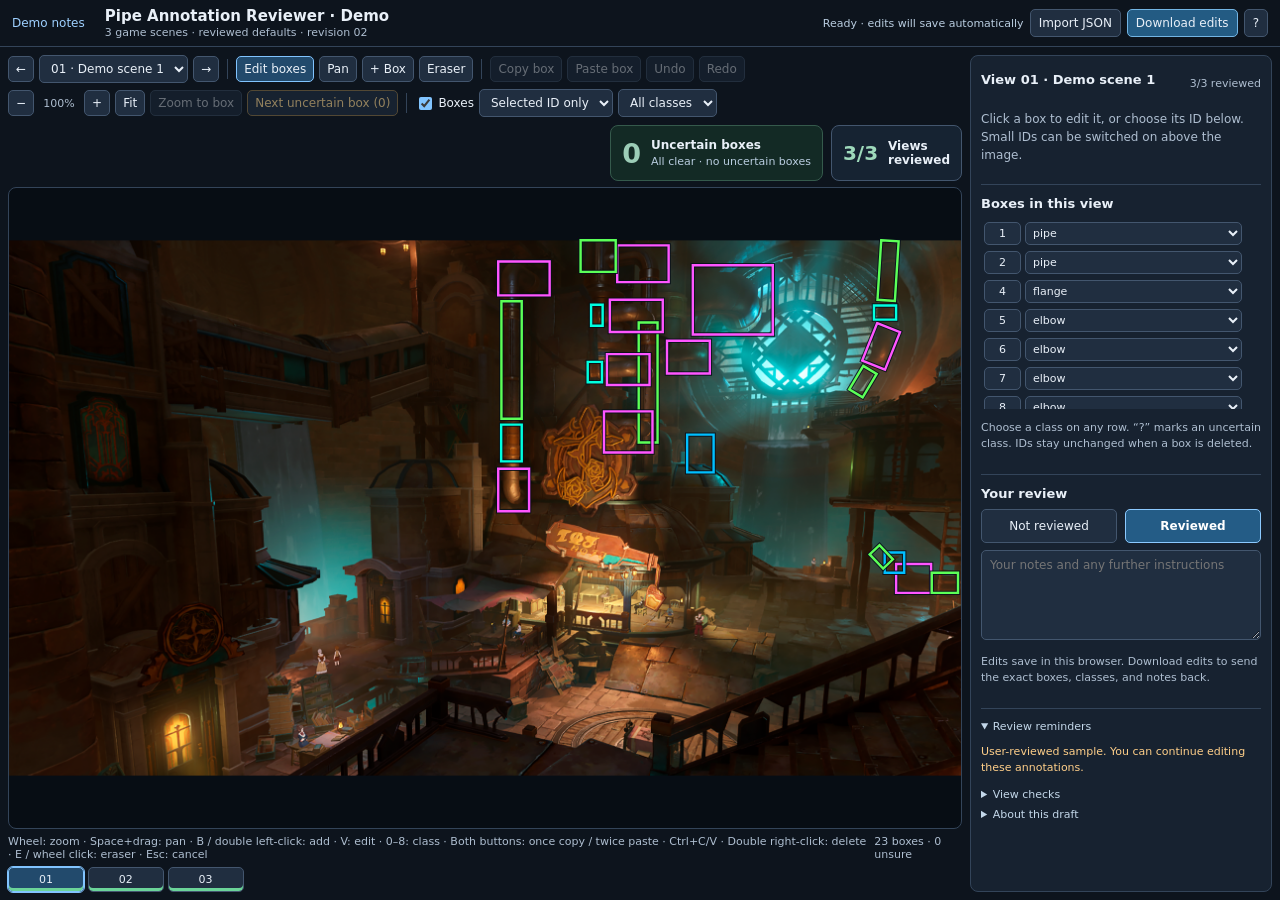
==== commit b3b2931e: "Add files via upload" ====
--- a/index.html
+++ b/index.html
@@ -1,7 +1,7 @@
 <!doctype html>
 <html lang="en"><head><meta charset="utf-8"><meta name="viewport" content="width=device-width,initial-scale=1"><title>Pipe Annotation Reviewer — Demo</title>
 <link rel="stylesheet" href="assets/reviewer.css?v=20261028-wholeview3"></head><body>
-<header><a href="README.md" style="color:#9ed0ff;text-decoration:none;font-size:12px;margin-right:12px">Demo notes</a><div><h1>Pipe Annotation Reviewer · Local demo</h1><small>3 game scenes · reviewed defaults · revision 02</small></div><div class="header-actions"><span id="notice" role="status" aria-live="polite">Local demo · game images are not cleared for public redistribution.</span><button id="import">Import JSON</button><button id="download" class="primary">Download edits</button><button id="helpOpen" title="Controls and shortcuts">?</button></div></header>
+<header><a href="https://github.com/balliewiththeie/panorama-annotation-reviewer#readme" style="color:#9ed0ff;text-decoration:none;font-size:12px;margin-right:12px">Demo notes</a><div><h1>Pipe Annotation Reviewer · Demo</h1><small>3 game scenes · reviewed defaults · revision 02</small></div><div class="header-actions"><span id="notice" role="status" aria-live="polite">Demo annotations loaded.</span><button id="import">Import JSON</button><button id="download" class="primary">Download edits</button><button id="helpOpen" title="Controls and shortcuts">?</button></div></header>
 <main class="workspace"><section class="viewer" aria-label="Image editor">
 <div class="viewer-controls"><div class="editing-controls"><div class="toolbar"><button id="prev" title="Previous view">←</button><select id="view" aria-label="Choose view"></select><button id="next" title="Next view">→</button><span class="divider"></span><button id="editMode" title="Edit boxes (V)" class="active">Edit boxes</button><button id="panMode">Pan</button><button id="addMode" title="Add box (B or double left-click)">+ Box</button><button id="eraseMode" title="Eraser (E or wheel click): hold left-click and brush across box edges">Eraser</button><span class="divider"></span><button id="copyBox" title="Copy selected box (Ctrl+C or both mouse buttons once)" disabled>Copy box</button><button id="pasteBox" title="Paste copied box (Ctrl+V or both mouse buttons twice)" disabled>Paste box</button><button id="undo" title="Undo (Ctrl+Z)">Undo</button><button id="redo" title="Redo (Ctrl+Shift+Z)">Redo</button></div>
 <div class="toolbar"><button id="minus" title="Zoom out">−</button><span id="zoom">Fit</span><button id="plus" title="Zoom in">+</button><button id="fit">Fit</button><button id="focus" disabled>Zoom to box</button><button type="button" id="nextUncertainBox" disabled>Next uncertain box (0)</button><span class="divider"></span><label><input id="show" type="checkbox" checked>Boxes</label><select id="ids" aria-label="Box number display"><option value="selected">Selected ID only</option><option value="all">All small IDs</option><option value="off">No IDs</option></select><select id="filter" aria-label="Filter class"><option value="">All classes</option></select></div>
@@ -12,7 +12,7 @@
 <div class="section"><div class="row"><h2 class="stretch" id="viewTitle"></h2><span id="progress"></span></div><div id="emptySelection">Click a box to edit it, or choose its ID below. Small IDs can be switched on above the image.</div><div id="selection" hidden><div class="row"><strong id="selectedTitle"></strong><select id="selectedClass" class="stretch" aria-label="Selected box class"></select></div><div class="row"><label><input type="checkbox" id="uncertain"> Uncertain class</label><button id="delete" class="danger">Delete box</button></div><div class="fields"><label>Center X<input id="cx" type="number" step="1"></label><label>Center Y<input id="cy" type="number" step="1"></label><label>Width<input id="bw" type="number" step="1" min="2"></label><label>Height<input id="bh" type="number" step="1" min="2"></label><label>Angle °<input id="angle" type="number" step="1"></label><label>&nbsp;<button id="applyGeometry">Apply size / angle</button></label></div><p id="selectedNote"></p></div></div>
 <div class="section"><h2>Boxes in this view</h2><div id="boxList"></div><p class="muted">Choose a class on any row. “?” marks an uncertain class. IDs stay unchanged when a box is deleted.</p></div>
 <div class="section"><h2>Your review</h2><div class="review-buttons" role="group" aria-label="Your review"><button type="button" id="reviewNotReviewed" aria-pressed="false">Not reviewed</button><button type="button" id="reviewReviewed" aria-pressed="false">Reviewed</button></div><textarea id="notes" aria-label="Review notes" style="margin-top:7px" placeholder="Your notes and any further instructions"></textarea><p class="muted">Edits save in this browser. Download edits to send the exact boxes, classes, and notes back.</p></div>
-<details open><summary>Review reminders</summary><p id="pending"></p></details><details><summary>View checks</summary><ul id="issues"></ul></details><details><summary>About this draft</summary><p class="muted">Game-scene samples supplied for local UI testing. These are independent screenshots, not panorama projections. Annotations are illustrative, not engineering ground truth.</p></details>
+<details open><summary>Review reminders</summary><p id="pending"></p></details><details><summary>View checks</summary><ul id="issues"></ul></details><details><summary>About this draft</summary><p class="muted">Game-scene samples used for UI demonstration. These are independent screenshots, not panorama projections. Annotations are illustrative, not engineering ground truth. Genshin Impact imagery: © COGNOSPHERE. Other properties belong to their respective owners. Unofficial demo; no affiliation or endorsement.</p></details>
 </aside></main>
 <div id="help" hidden><article><h2>Edit without leaving the screen</h2><ul><li><b>Shortcuts:</b> B or double left-click over the image enters Add Box; V returns to editing; Esc cancels. Double right-click the same visible box to delete it; Ctrl+Z restores it. A single right-click selects the box. Right-click menus are disabled only over the image. Middle-drag still pans. Numbers change the selected box’s class, or choose the next box’s class in Add Box mode: 0 valve, 1 flange, 2 elbow, 3 pipe, 4 tank, 5 pump, 6 strainer, 7 tee, 8 reducer. Shortcuts pause while typing in fields.</li><li><b>Copy / paste:</b> Press left and right mouse buttons together once on a box to copy. At the destination, press and release both buttons together twice within 650 ms to paste. Keep the pointer still between the two presses. Copying is immediate. A second combined press within 650 ms pastes the box that was copied before the first press, so the destination cannot replace your source. Ctrl+C copies the selected box; Ctrl+V pastes at the last pointer position over the image. Mouse-only alternative: select a box, click Copy box, click Paste, then left-click the image to place the preview. Right-click or Esc cancels placement. The Paste button displays the copied class and ID. The combined-button gesture works in Edit, Add Box and Pan modes. A pasted box retains class, angle, dimensions and uncertainty, receives a new ID, and marks the destination view Not reviewed. Ctrl+Z undoes a paste. The copied box remains available while switching views in this panorama.</li><li><b>Find uncertainty:</b> The top card counts all active uncertain boxes across the panorama, including hidden classes. Click to visit an affected view and zoom to a flagged box; click again for the next affected view, wrapping to the first. Use “Next uncertain box” to cycle boxes within the current view. Gold labels and a ring around tiny boxes make flags easier to spot. Resolving, deleting, importing or undoing edits updates the counts immediately. Navigation never changes review approval.</li><li><b>Eraser (E or wheel-button click):</b> Click the mouse wheel once to turn Eraser on; click again to return to Edit boxes. Middle-button dragging still pans. Hold the left mouse button and brush across any box edge to erase it immediately. The small red circle shows the touch radius. Fast strokes also catch edges between pointer positions. Class filters apply; hidden boxes remain. One stroke is one undo step (Ctrl+Z). Esc or right-click cancels the current stroke. Space or middle-drag pans.</li><li><b>Zoom:</b> mouse wheel over the image, + / −, or “Zoom to box”. “Fit” resets the view.</li><li><b>Pan:</b> drag empty space, use Pan mode, or hold Space and drag anywhere. Shift+wheel pans sideways.</li><li><b>Move:</b> in Edit boxes mode, drag a box. Overlapping boxes can be selected from the list.</li><li><b>Resize:</b> drag one of the four round corner handles. The rectangle keeps its angle.</li><li><b>Rotate:</b> drag the handle connected above the selected rectangle, or enter an angle.</li><li><b>Missing object:</b> choose + Box, drag its rectangle, then choose its class.</li><li><b>Correct / remove:</b> use a class dropdown or Delete box. Undo / Redo are available. Arrow keys nudge a selected box; Shift moves 10 pixels.</li><li><b>Send back:</b> Download edits saves exact image coordinates and classes. No new image is needed. Import JSON restores an exported session on another browser.</li></ul><button id="helpClose" class="primary">Got it</button></article></div><input type="file" id="importFile" accept=".json,application/json" hidden>
 <script>const DATA={"schema":"panorama-demo/v1","panorama_id":"game-scenes-demo","source_image_id":"sample-scenes","revision":"02","parent_revision":"01","source_sha256":"d65b068bfbe13a93132be1cd04d18cb8f3877f11b566ee3cf1ce76b1dbb88d5a","base_annotation_sha256":"858939dd7ad14437a27c0291d2ea7c46543a1de3d69086a39697b4348441c346","class_names":["valve","flange","elbow","pipe","tank","pump","strainer","tee","reducer"],"training_ready":false,"views":[{"view_index":1,"pitch_band":"Demo scene 1","yaw_deg":0,"pitch_deg":0,"image":"images/scene-01.png","output_width":1920,"output_height":1080,"annotations":[{"id":1,"proposed_class":"pipe","class_id":3,"quad_pixels":[[993.1111,122.963],[1034.0741,122.963],[1034.0741,360],[993.1111,360]],"normalized_corners":[[0.51724536,0.11385463],[0.53858026,0.11385463],[0.53858026,0.33333333],[0.51724536,0.33333333]],"uncertain":false,"geometry_pending":false,"deleted":false,"status":"edited_pending_review","note":"Illustrative game-scene annotation. Adjust the box as needed; not engineering ground truth.","geometry_edited":true,"user_edited":true},{"id":2,"proposed_class":"pipe","class_id":3,"quad_pixels":[[1270,166],[1308,166],[1308,408],[1270,408]],"normalized_corners":[[0.66145833,0.1537037],[0.68125,0.1537037],[0.68125,0.37777778],[0.66145833,0.37777778]],"uncertain":false,"geometry_pending":false,"deleted":false,"status":"demo_pending_review","note":"Illustrative game-scene annotation. Adjust the box as needed; not engineering ground truth."},{"id":3,"proposed_class":"elbow","class_id":2,"quad_pixels":[[1006,479],[1042,479],[1042,532],[1006,532]],"normalized_corners":[[0.52395833,0.44351852],[0.54270833,0.44351852],[0.54270833,0.49259259],[0.52395833,0.49259259]],"uncertain":true,"geometry_pending":false,"deleted":true,"status":"deleted_by_user","note":"Illustrative game-scene annotation. Adjust the box as needed; not engineering ground truth.","user_edited":true},{"id":4,"proposed_class":"flange","quad_pixels":[[992.5926,371.8519],[1034.0741,371.8519],[1034.0741,445.9259],[992.5926,445.9259]],"uncertain":false,"deleted":false,"note":"Added in annotation editor.","origin":"user_added","class_id":1,"normalized_corners":[[0.51697531,0.34430731],[0.53858026,0.34430731],[0.53858026,0.41289435],[0.51697531,0.41289435]],"status":"edited_pending_review","user_edited":true,"geometry_pending":false,"geometry_edited":true},{"id":5,"proposed_class":"elbow","quad_pixels":[[986.6667,460.7407],[1048.8889,460.7407],[1048.8889,546.6667],[986.6667,546.6667]],"uncertain":false,"deleted":false,"note":"Added in annotation editor.","origin":"user_added","class_id":2,"normalized_corners":[[0.51388891,0.42661176],[0.5462963,0.42661176],[0.5462963,0.50617287],[0.51388891,0.50617287]],"status":"edited_pending_review","user_edited":true},{"id":6,"proposed_class":"elbow","quad_pixels":[[986.6667,42.963],[1090.3704,42.963],[1090.3704,111.1111],[986.6667,111.1111]],"uncertain":false,"deleted":false,"note":"Added in annotation editor.","origin":"user_added","class_id":2,"normalized_corners":[[0.51388891,0.03978056],[0.56790125,0.03978056],[0.56790125,0.10288065],[0.51388891,0.10288065]],"status":"edited_pending_review","user_edited":true},{"id":7,"proposed_class":"elbow","quad_pixels":[[1226.6667,10.3704],[1330.3704,10.3704],[1330.3704,84.4444],[1226.6667,84.4444]],"uncertain":false,"deleted":false,"note":"Added in annotation editor.","origin":"user_added","class_id":2,"normalized_corners":[[0.63888891,0.00960222],[0.69290125,0.00960222],[0.69290125,0.07818926],[0.63888891,0.07818926]],"status":"edited_pending_review","user_edited":true},{"id":8,"proposed_class":"elbow","quad_pixels":[[1211.8519,120],[1318.5185,120],[1318.5185,185.1852],[1211.8519,185.1852]],"uncertain":false,"deleted":false,"note":"Added in annotation editor.","origin":"user_added","class_id":2,"normalized_corners":[[0.63117286,0.11111111],[0.68672839,0.11111111],[0.68672839,0.17146778],[0.63117286,0.17146778]],"status":"edited_pending_review","user_edited":true,"geometry_pending":false,"geometry_edited":true},{"id":9,"proposed_class":"elbow","quad_pixels":[[1205.9259,229.6296],[1291.8519,229.6296],[1291.8519,291.8519],[1205.9259,291.8519]],"uncertain":false,"deleted":false,"note":"Added in annotation editor.","origin":"user_added","class_id":2,"normalized_corners":[[0.62808641,0.21262],[0.67283953,0.21262],[0.67283953,0.27023324],[0.62808641,0.27023324]],"status":"edited_pending_review","user_edited":true},{"id":10,"proposed_class":"elbow","quad_pixels":[[1200,345.1852],[1297.7778,345.1852],[1297.7778,428.1481],[1200,428.1481]],"uncertain":false,"deleted":false,"note":"Added in annotation editor.","origin":"user_added","class_id":2,"normalized_corners":[[0.625,0.31961593],[0.67592594,0.31961593],[0.67592594,0.39643343],[0.625,0.39643343]],"status":"edited_pending_review","user_edited":true},{"id":11,"proposed_class":"flange","quad_pixels":[[1173.9598,130.0903],[1197.2625,130.0903],[1197.2625,172.5835],[1173.9598,172.5835]],"uncertain":false,"deleted":false,"note":"Added in annotation editor.","origin":"user_added","class_id":1,"normalized_corners":[[0.6114374,0.12045398],[0.62357422,0.12045398],[0.62357422,0.15979954],[0.6114374,0.15979954]],"status":"edited_pending_review","user_edited":true},{"id":12,"proposed_class":"flange","quad_pixels":[[1167.1249,245.2332],[1195.9106,245.2332],[1195.9106,286.3556],[1167.1249,286.3556]],"uncertain":false,"deleted":false,"note":"Added in annotation editor.","origin":"user_added","class_id":1,"normalized_corners":[[0.60787755,0.22706778],[0.6228701,0.22706778],[0.6228701,0.26514407],[0.60787755,0.26514407]],"status":"edited_pending_review","user_edited":true},{"id":13,"proposed_class":"valve","quad_pixels":[[1766.0983,629.7664],[1805.4381,629.7664],[1805.4381,670.4627],[1766.0983,670.4627]],"uncertain":false,"deleted":false,"note":"Added in annotation editor.","origin":"user_added","class_id":0,"normalized_corners":[[0.91984286,0.58311704],[0.94033234,0.58311704],[0.94033234,0.6207988],[0.91984286,0.6207988]],"status":"edited_pending_review","user_edited":true,"geometry_pending":false,"geometry_edited":true},{"id":14,"proposed_class":"elbow","quad_pixels":[[1789.1596,652.8276],[1859.6998,652.8276],[1859.6998,711.159],[1789.1596,711.159]],"uncertain":false,"deleted":false,"note":"Added in annotation editor.","origin":"user_added","class_id":2,"normalized_corners":[[0.93185396,0.60447],[0.96859365,0.60447],[0.96859365,0.65848056],[0.93185396,0.65848056]],"status":"edited_pending_review","user_edited":true},{"id":15,"proposed_class":"pipe","quad_pixels":[[1861.0564,670.4627],[1913.9615,670.4627],[1913.9615,711.159],[1861.0564,711.159]],"uncertain":false,"deleted":false,"note":"Added in annotation editor.","origin":"user_added","class_id":3,"normalized_corners":[[0.96930021,0.6207988],[0.99685495,0.6207988],[0.99685495,0.65848056],[0.96930021,0.65848056]],"status":"edited_pending_review","user_edited":true},{"id":16,"proposed_class":"pipe","quad_pixels":[[1735.9366,633.6495],[1755.62,614.9774],[1782.6946,643.5183],[1763.0112,662.1904]],"uncertain":false,"deleted":false,"note":"Added in annotation editor.","origin":"user_added","class_id":3,"normalized_corners":[[0.90413365,0.5867125],[0.91438542,0.56942352],[0.92848677,0.59585028],[0.918235,0.61313926]],"status":"edited_pending_review","user_edited":true,"geometry_pending":false,"geometry_edited":true},{"id":17,"proposed_class":"pipe","quad_pixels":[[1759.1344,0],[1794.2128,2.2097],[1786.6489,122.2855],[1751.5706,120.0759]],"uncertain":false,"deleted":false,"note":"Added in annotation editor.","origin":"user_added","class_id":3,"normalized_corners":[[0.91621583,0],[0.93448583,0.00204602],[0.9305463,0.11322731],[0.91227635,0.11118139]],"status":"edited_pending_review","user_edited":true,"geometry_pending":false,"geometry_edited":true},{"id":18,"proposed_class":"flange","quad_pixels":[[1744.503,131.6973],[1789.1138,131.6973],[1789.1138,160.0859],[1744.503,160.0859]],"uncertain":false,"deleted":false,"note":"Added in annotation editor.","origin":"user_added","class_id":1,"normalized_corners":[[0.90859531,0.12194194],[0.9318301,0.12194194],[0.9318301,0.14822769],[0.90859531,0.14822769]],"status":"edited_pending_review","user_edited":true},{"id":19,"proposed_class":"pipe","quad_pixels":[[1722.8508,253.3734],[1749.9104,269.5851],[1721.6261,316.7956],[1694.5666,300.5839]],"uncertain":false,"deleted":false,"note":"Added in annotation editor.","origin":"user_added","class_id":3,"normalized_corners":[[0.89731812,0.234605],[0.91141167,0.24961583],[0.89668026,0.29332926],[0.88258677,0.27831843]],"status":"edited_pending_review","user_edited":true,"geometry_pending":false,"geometry_edited":true},{"id":20,"proposed_class":"elbow","quad_pixels":[[1750.9816,166.9959],[1796.9714,185.3888],[1766.7397,260.9806],[1720.7499,242.5877]],"uncertain":false,"deleted":false,"note":"Added in annotation editor.","origin":"user_added","class_id":2,"normalized_corners":[[0.91196958,0.15462583],[0.9359226,0.1716563],[0.92017693,0.2416487],[0.89622391,0.22461824]],"status":"edited_pending_review","user_edited":true,"geometry_pending":false,"geometry_edited":true},{"id":21,"proposed_class":"valve","quad_pixels":[[1683.201,292.804],[1694.3792,274.2076],[1703.9881,279.9834],[1692.81,298.5799]],"uncertain":false,"deleted":true,"note":"Added in annotation editor.","origin":"user_added","class_id":0,"normalized_corners":[[0.87666719,0.27111481],[0.88248917,0.25389593],[0.8874938,0.25924389],[0.88167187,0.27646287]],"status":"deleted_by_user","user_edited":true,"geometry_pending":false,"geometry_edited":true},{"id":22,"proposed_class":"valve","quad_pixels":[[1367.7095,391.9783],[1421.0469,391.9783],[1421.0469,468.1745],[1367.7095,468.1745]],"uncertain":false,"deleted":false,"note":"Added in annotation editor.","origin":"user_added","class_id":0,"normalized_corners":[[0.7123487,0.36294287],[0.74012859,0.36294287],[0.74012859,0.43349491],[0.7123487,0.43349491]],"status":"edited_pending_review","user_edited":true},{"id":23,"proposed_class":"elbow","quad_pixels":[[1327.0715,202.7576],[1413.4273,202.7576],[1413.4273,268.7943],[1327.0715,268.7943]],"uncertain":false,"deleted":false,"note":"Added in annotation editor.","origin":"user_added","class_id":2,"normalized_corners":[[0.69118307,0.18773852],[0.73616005,0.18773852],[0.73616005,0.24888361],[0.69118307,0.24888361]],"status":"edited_pending_review","user_edited":true,"geometry_pending":false,"geometry_edited":true},{"id":24,"proposed_class":"elbow","quad_pixels":[[1379.139,50.3651],[1540.421,50.3651],[1540.421,190.0582],[1379.139,190.0582]],"uncertain":false,"deleted":false,"note":"Added in annotation editor.","origin":"user_added","class_id":2,"normalized_corners":[[0.71830156,0.04663435],[0.8023026,0.04663435],[0.8023026,0.17597981],[0.71830156,0.17597981]],"status":"edited_pending_review","user_edited":true},{"id":25,"proposed_class":"pipe","quad_pixels":[[1152.7808,0],[1223.6241,0],[1223.6241,63.7084],[1152.7808,63.7084]],"uncertain":false,"deleted":false,"note":"Added in annotation editor.","origin":"user_added","class_id":3,"normalized_corners":[[0.60040667,0],[0.63730422,0],[0.63730422,0.05898926],[0.60040667,0.05898926]],"status":"edited_pending_review","user_edited":true}],"review_issues":["User-reviewed demo annotations; not validated industrial ground truth."],"training_ready":false},{"view_index":2,"pitch_band":"Demo scene 2","yaw_deg":0,"pitch_deg":0,"image":"images/scene-02.jpg","output_width":1920,"output_height":1080,"annotations":[{"id":1,"proposed_class":"pipe","class_id":3,"quad_pixels":[[1285.7922,351.2793],[1806.3449,351.2793],[1806.3449,452.9037],[1285.7922,452.9037]],"normalized_corners":[[0.66968344,0.32525861],[0.94080464,0.32525861],[0.94080464,0.41935528],[0.66968344,0.41935528]],"uncertain":false,"geometry_pending":false,"deleted":false,"status":"edited_pending_review","note":"Illustrative game-scene annotation. Adjust the box as needed; not engineering ground truth.","geometry_edited":true,"user_edited":true},{"id":2,"proposed_class":"pipe","class_id":3,"quad_pixels":[[1003.1286,356.9747],[1054.6746,356.9747],[1054.6746,776.2692],[1003.1286,776.2692]],"normalized_corners":[[0.52246281,0.33053213],[0.54930969,0.33053213],[0.54930969,0.71876778],[0.52246281,0.71876778]],"uncertain":false,"geometry_pending":false,"deleted":false,"status":"edited_pending_review","note":"Illustrative game-scene annotation. Adjust the box as needed; not engineering ground truth.","geometry_edited":true,"user_edited":true},{"id":3,"proposed_class":"elbow","class_id":2,"quad_pixels":[[1010,250],[1140,250],[1140,350],[1010,350]],"normalized_corners":[[0.52604167,0.23148148],[0.59375,0.23148148],[0.59375,0.32407407],[0.52604167,0.32407407]],"uncertain":false,"geometry_pending":false,"deleted":false,"status":"edited_pending_review","note":"Illustrative game-scene annotation. Adjust the box as needed; not engineering ground truth.","user_edited":true},{"id":4,"proposed_class":"flange","quad_pixels":[[1375.5476,337.3737],[1481.393,337.3737],[1481.393,474.5806],[1375.5476,474.5806]],"uncertain":false,"deleted":false,"note":"Added in annotation editor.","origin":"user_added","class_id":1,"normalized_corners":[[0.71643104,0.31238306],[0.77155885,0.31238306],[0.77155885,0.43942648],[0.71643104,0.43942648]],"status":"edited_pending_review","user_edited":true},{"id":5,"proposed_class":"flange","quad_pixels":[[989.8553,462.8275],[1079.376,462.8275],[1079.376,502.4232],[989.8553,502.4232]],"uncertain":false,"deleted":false,"note":"Added in annotation editor.","origin":"user_added","class_id":1,"normalized_corners":[[0.51554964,0.42854398],[0.562175,0.42854398],[0.562175,0.46520667],[0.51554964,0.46520667]],"status":"edited_pending_review","user_edited":true},{"id":6,"proposed_class":"elbow","quad_pixels":[[1030.6771,672.28],[1137.3328,672.28],[1137.3328,777.6024],[1030.6771,777.6024]],"uncertain":false,"deleted":false,"note":"Added in annotation editor.","origin":"user_added","class_id":2,"normalized_corners":[[0.53681099,0.62248148],[0.59236083,0.62248148],[0.59236083,0.72000222],[0.53681099,0.72000222]],"status":"edited_pending_review","user_edited":true},{"id":7,"proposed_class":"flange","quad_pixels":[[1139.9992,670.9468],[1185.3278,670.9468],[1185.3278,733.607],[1139.9992,733.607]],"uncertain":false,"deleted":false,"note":"Added in annotation editor.","origin":"user_added","class_id":1,"normalized_corners":[[0.59374958,0.62124704],[0.61735823,0.62124704],[0.61735823,0.67926574],[0.59374958,0.67926574]],"status":"edited_pending_review","user_edited":true},{"id":8,"proposed_class":"pipe","quad_pixels":[[1015.7858,0],[1077.9105,75.7142],[857.4613,256.5961],[795.3367,180.8819]],"uncertain":false,"deleted":false,"note":"Added in annotation editor.","origin":"user_added","class_id":3,"normalized_corners":[[0.5290551,0],[0.56141172,0.07010574],[0.44659443,0.23758898],[0.41423786,0.16748324]],"status":"edited_pending_review","user_edited":true,"geometry_pending":false,"geometry_edited":true},{"id":9,"proposed_class":"pipe","quad_pixels":[[626.4439,0],[717.9316,0],[717.9316,397.1089],[626.4439,397.1089]],"uncertain":false,"deleted":false,"note":"Added in annotation editor.","origin":"user_added","class_id":3,"normalized_corners":[[0.32627286,0],[0.37392271,0],[0.37392271,0.36769343],[0.32627286,0.36769343]],"status":"edited_pending_review","user_edited":true},{"id":10,"proposed_class":"flange","quad_pixels":[[609.6401,270.1464],[747.8052,270.1464],[747.8052,333.6276],[609.6401,333.6276]],"uncertain":false,"deleted":false,"note":"Added in annotation editor.","origin":"user_added","class_id":1,"normalized_corners":[[0.31752089,0.25013556],[0.38948188,0.25013556],[0.38948188,0.30891444],[0.31752089,0.30891444]],"status":"edited_pending_review","user_edited":true,"geometry_pending":false,"geometry_edited":true},{"id":11,"proposed_class":"pipe","quad_pixels":[[768.3432,0],[796.3497,0],[796.3497,443.7863],[768.3432,443.7863]],"uncertain":false,"deleted":false,"note":"Added in annotation editor.","origin":"user_added","class_id":3,"normalized_corners":[[0.40017875,0],[0.41476547,0],[0.41476547,0.41091324],[0.40017875,0.41091324]],"status":"edited_pending_review","user_edited":true},{"id":12,"proposed_class":"pipe","quad_pixels":[[602.1717,0],[617.1085,0],[617.1085,458.723],[602.1717,458.723]],"uncertain":false,"deleted":false,"note":"Added in annotation editor.","origin":"user_added","class_id":3,"normalized_corners":[[0.31363109,0],[0.32141068,0],[0.32141068,0.42474352],[0.31363109,0.42474352]],"status":"edited_pending_review","user_edited":true},{"id":13,"proposed_class":"elbow","quad_pixels":[[764.609,462.4572],[822.489,462.4572],[822.489,514.7359],[764.609,514.7359]],"uncertain":false,"deleted":false,"note":"Added in annotation editor.","origin":"user_added","class_id":2,"normalized_corners":[[0.39823385,0.42820111],[0.42837969,0.42820111],[0.42837969,0.47660731],[0.39823385,0.47660731]],"status":"edited_pending_review","user_edited":true,"geometry_pending":false,"geometry_edited":true},{"id":14,"proposed_class":"elbow","quad_pixels":[[630.1781,406.4444],[719.7987,406.4444],[719.7987,484.8624],[630.1781,484.8624]],"uncertain":false,"deleted":false,"note":"Added in annotation editor.","origin":"user_added","class_id":2,"normalized_corners":[[0.32821776,0.37633741],[0.37489516,0.37633741],[0.37489516,0.44894667],[0.32821776,0.44894667]],"status":"edited_pending_review","user_edited":true,"geometry_pending":false,"geometry_edited":true},{"id":15,"proposed_class":"elbow","quad_pixels":[[594.7033,479.2611],[637.6465,479.2611],[637.6465,524.0714],[594.7033,524.0714]],"uncertain":false,"deleted":false,"note":"Added in annotation editor.","origin":"user_added","class_id":2,"normalized_corners":[[0.3097413,0.44376028],[0.33210755,0.44376028],[0.33210755,0.4852513],[0.3097413,0.4852513]],"status":"edited_pending_review","user_edited":true},{"id":16,"proposed_class":"pipe","quad_pixels":[[368.7847,0],[520.0195,0],[520.0195,137.5825],[368.7847,137.5825]],"uncertain":false,"deleted":true,"note":"Added in annotation editor.","origin":"user_added","class_id":3,"normalized_corners":[[0.19207536,0],[0.27084349,0],[0.27084349,0.1273912],[0.19207536,0.1273912]],"status":"deleted_by_user","user_edited":true,"geometry_pending":false,"geometry_edited":true},{"id":17,"proposed_class":"elbow","quad_pixels":[[338.9112,199.1967],[525.6208,199.1967],[525.6208,516.603],[338.9112,516.603]],"uncertain":false,"deleted":false,"note":"Added in annotation editor.","origin":"user_added","class_id":2,"normalized_corners":[[0.17651625,0.18444139],[0.27376083,0.18444139],[0.27376083,0.47833611],[0.17651625,0.47833611]],"status":"edited_pending_review","user_edited":true},{"id":18,"proposed_class":"pipe","quad_pixels":[[344.5125,0],[521.8866,0],[521.8866,180.5258],[344.5125,180.5258]],"uncertain":false,"deleted":false,"note":"Added in annotation editor.","origin":"user_added","class_id":3,"normalized_corners":[[0.17943359,0],[0.27181594,0],[0.27181594,0.16715352],[0.17943359,0.16715352]],"status":"edited_pending_review","user_edited":true},{"id":19,"proposed_class":"flange","quad_pixels":[[359.4492,12.4871],[538.6904,12.4871],[538.6904,130.1142],[359.4492,130.1142]],"uncertain":false,"deleted":false,"note":"Added in annotation editor.","origin":"user_added","class_id":1,"normalized_corners":[[0.18721313,0.01156213],[0.28056792,0.01156213],[0.28056792,0.12047611],[0.18721313,0.12047611]],"status":"edited_pending_review","user_edited":true},{"id":20,"proposed_class":"flange","quad_pixels":[[1587.5018,0],[1811.816,0],[1811.816,151.9944],[1587.5018,151.9944]],"uncertain":false,"deleted":false,"note":"Added in annotation editor.","origin":"user_added","class_id":1,"normalized_corners":[[0.82682385,0],[0.94365417,0],[0.94365417,0.14073556],[0.82682385,0.14073556]],"status":"edited_pending_review","user_edited":true},{"id":21,"proposed_class":"pipe","quad_pixels":[[1606.6505,171.1432],[1811.816,171.1432],[1811.816,874.1768],[1606.6505,874.1768]],"uncertain":false,"deleted":false,"note":"Added in annotation editor.","origin":"user_added","class_id":3,"normalized_corners":[[0.83679714,0.15846593],[0.94365417,0.15846593],[0.94365417,0.80942296],[0.83679714,0.80942296]],"status":"edited_pending_review","user_edited":true}],"review_issues":["User-reviewed demo annotations; not validated industrial ground truth."],"training_ready":false},{"view_index":3,"pitch_band":"Demo scene 3","yaw_deg":0,"pitch_deg":0,"image":"images/scene-03.png","output_width":1920,"output_height":1080,"annotations":[{"id":1,"proposed_class":"pipe","class_id":3,"quad_pixels":[[1491.8519,515],[1915,515],[1915,685.9259],[1491.8519,685.9259]],"normalized_corners":[[0.7770062,0.47685185],[0.99739583,0.47685185],[0.99739583,0.63511657],[0.7770062,0.63511657]],"uncertain":false,"geometry_pending":false,"deleted":false,"status":"edited_pending_review","note":"Illustrative game-scene annotation. Adjust the box as needed; not engineering ground truth.","geometry_edited":true,"user_edited":true},{"id":2,"proposed_class":"pipe","class_id":3,"quad_pixels":[[970,165],[1070,165],[1070,415],[970,415]],"normalized_corners":[[0.50520833,0.15277778],[0.55729167,0.15277778],[0.55729167,0.38425926],[0.50520833,0.38425926]],"uncertain":true,"geometry_pending":false,"deleted":true,"status":"deleted_by_user","note":"Illustrative game-scene annotation. Adjust the box as needed; not engineering ground truth.","user_edited":true},{"id":3,"proposed_class":"elbow","quad_pixels":[[1314.0741,511.1111],[1480,511.1111],[1480,691.8519],[1314.0741,691.8519]],"uncertain":false,"deleted":false,"note":"Added in annotation editor.","origin":"user_added","class_id":2,"normalized_corners":[[0.68441359,0.47325102],[0.77083333,0.47325102],[0.77083333,0.64060361],[0.68441359,0.64060361]],"status":"edited_pending_review","user_edited":true},{"id":4,"proposed_class":"pipe","quad_pixels":[[939.327,35.2562],[992.1771,7.6751],[1231.9465,467.1149],[1179.0963,494.6959]],"uncertain":false,"deleted":false,"note":"Added in annotation editor.","origin":"user_added","class_id":3,"normalized_corners":[[0.48923281,0.03264463],[0.51675891,0.00710657],[0.6416388,0.4325138],[0.61411266,0.45805176]],"status":"edited_pending_review","user_edited":true,"geometry_pending":false,"geometry_edited":true},{"id":5,"proposed_class":"pipe","quad_pixels":[[778.5496,68.1476],[865.106,0],[1192.4888,415.8191],[1105.9324,483.9668]],"uncertain":false,"geometry_pending":false,"deleted":false,"origin":"user_copied","copied_from":{"view":3,"id":4},"note":"Copied box; check placement and class.","class_id":3,"normalized_corners":[[0.40549458,0.06309963],[0.45057604,0],[0.62108792,0.38501769],[0.57600646,0.44811741]],"status":"edited_pending_review","user_edited":true,"geometry_edited":true},{"id":6,"proposed_class":"elbow","quad_pixels":[[1165.9259,475.5556],[1248.8889,475.5556],[1248.8889,531.8519],[1165.9259,531.8519]],"uncertain":false,"deleted":false,"note":"Added in annotation editor.","origin":"user_added","class_id":2,"normalized_corners":[[0.60725307,0.44032926],[0.65046297,0.44032926],[0.65046297,0.49245546],[0.60725307,0.49245546]],"status":"edited_pending_review","user_edited":true},{"id":7,"proposed_class":"elbow","quad_pixels":[[1097.7778,434.0741],[1160,434.0741],[1160,496.2963],[1097.7778,496.2963]],"uncertain":false,"deleted":false,"note":"Added in annotation editor.","origin":"user_added","class_id":2,"normalized_corners":[[0.57175927,0.40192046],[0.60416667,0.40192046],[0.60416667,0.45953361],[0.57175927,0.45953361]],"status":"edited_pending_review","user_edited":true},{"id":8,"proposed_class":"pipe","quad_pixels":[[993.3145,460.6426],[961.4815,511.1111],[231.1725,50.4685],[263.0055,0]],"uncertain":false,"deleted":false,"note":"Added in annotation editor.","origin":"user_added","class_id":3,"normalized_corners":[[0.5173513,0.42652093],[0.50077161,0.47325102],[0.12040234,0.04673009],[0.13698203,0]],"status":"edited_pending_review","user_edited":true,"geometry_pending":false,"geometry_edited":true},{"id":9,"proposed_class":"flange","quad_pixels":[[372.6256,48.7589],[438.8762,88.0725],[382.93,182.3522],[316.6793,143.0387]],"uncertain":false,"deleted":false,"note":"Added in annotation editor.","origin":"user_added","class_id":1,"normalized_corners":[[0.19407583,0.04514713],[0.22858135,0.08154861],[0.19944271,0.16884463],[0.16493714,0.13244324]],"status":"edited_pending_review","user_edited":true,"geometry_pending":false,"geometry_edited":true},{"id":10,"proposed_class":"elbow","quad_pixels":[[955.9092,448.1371],[1010.749,448.1371],[1010.749,514.7282],[955.9092,514.7282]],"uncertain":false,"deleted":false,"note":"Added in annotation editor.","origin":"user_added","class_id":2,"normalized_corners":[[0.49786938,0.41494176],[0.52643177,0.41494176],[0.52643177,0.47660019],[0.49786938,0.47660019]],"status":"edited_pending_review","user_edited":true},{"id":11,"proposed_class":"pipe","quad_pixels":[[968.9663,372.4061],[1006.8319,372.4061],[1006.8319,431.1629],[968.9663,431.1629]],"uncertain":false,"deleted":false,"note":"Added in annotation editor.","origin":"user_added","class_id":3,"normalized_corners":[[0.50466995,0.34482046],[0.52439161,0.34482046],[0.52439161,0.39922491],[0.50466995,0.39922491]],"status":"edited_pending_review","user_edited":true}],"review_issues":["User-reviewed demo annotations; not validated industrial ground truth."],"training_ready":false}]};const INITIAL_REVIEWS={"1":{"decision":"looks_correct","notes":"","exclusion_reason":null},"2":{"decision":"looks_correct","notes":"","exclusion_reason":null},"3":{"decision":"looks_correct","notes":"","exclusion_reason":null}};const PENDING={"1":["User-reviewed sample. You can continue editing these annotations."],"2":["User-reviewed sample. You can continue editing these annotations."],"3":["User-reviewed sample. You can continue editing these annotations."]};</script><script src="assets/editor.js?v=20261028-autosave4"></script></body></html>
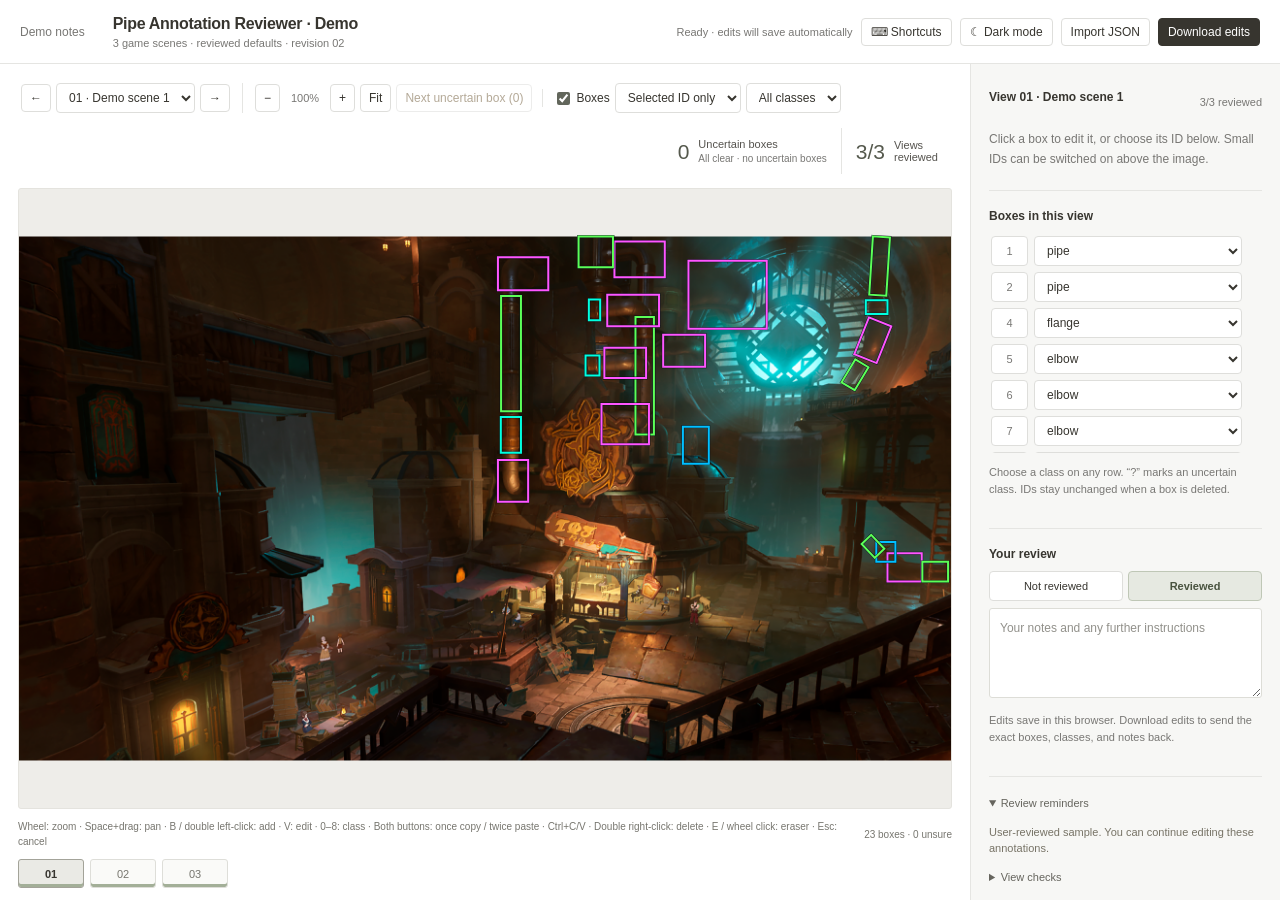
==== commit 856195cf: "Add files via upload" ====
--- a/index.html
+++ b/index.html
@@ -1,10 +1,10 @@
 <!doctype html>
 <html lang="en"><head><meta charset="utf-8"><meta name="viewport" content="width=device-width,initial-scale=1"><title>Pipe Annotation Reviewer — Demo</title>
-<link rel="stylesheet" href="assets/reviewer.css?v=20261028-wholeview3"></head><body>
-<header><a href="https://github.com/balliewiththeie/panorama-annotation-reviewer#readme" style="color:#9ed0ff;text-decoration:none;font-size:12px;margin-right:12px">Demo notes</a><div><h1>Pipe Annotation Reviewer · Demo</h1><small>3 game scenes · reviewed defaults · revision 02</small></div><div class="header-actions"><span id="notice" role="status" aria-live="polite">Demo annotations loaded.</span><button id="import">Import JSON</button><button id="download" class="primary">Download edits</button><button id="helpOpen" title="Controls and shortcuts">?</button></div></header>
+<link rel="stylesheet" href="assets/reviewer.css?v=20261116-dark1"><script src="assets/theme.js?v=20261116-dark1"></script></head><body>
+<header><a href="https://github.com/balliewiththeie/panorama-annotation-reviewer#readme" style="color:#9ed0ff;text-decoration:none;font-size:12px;margin-right:12px">Demo notes</a><div><h1>Pipe Annotation Reviewer · Demo</h1><small>3 game scenes · reviewed defaults · revision 02</small></div><div class="header-actions"><span id="notice" role="status" aria-live="polite">Demo annotations loaded.</span><button id="helpOpen" title="Keyboard and mouse shortcuts" aria-label="Keyboard and mouse shortcuts">⌨ Shortcuts</button><button id="themeToggle" type="button" aria-pressed="false" aria-label="Switch to dark mode">☾ Dark mode</button><button id="import">Import JSON</button><button id="download" class="primary">Download edits</button></div></header>
 <main class="workspace"><section class="viewer" aria-label="Image editor">
-<div class="viewer-controls"><div class="editing-controls"><div class="toolbar"><button id="prev" title="Previous view">←</button><select id="view" aria-label="Choose view"></select><button id="next" title="Next view">→</button><span class="divider"></span><button id="editMode" title="Edit boxes (V)" class="active">Edit boxes</button><button id="panMode">Pan</button><button id="addMode" title="Add box (B or double left-click)">+ Box</button><button id="eraseMode" title="Eraser (E or wheel click): hold left-click and brush across box edges">Eraser</button><span class="divider"></span><button id="copyBox" title="Copy selected box (Ctrl+C or both mouse buttons once)" disabled>Copy box</button><button id="pasteBox" title="Paste copied box (Ctrl+V or both mouse buttons twice)" disabled>Paste box</button><button id="undo" title="Undo (Ctrl+Z)">Undo</button><button id="redo" title="Redo (Ctrl+Shift+Z)">Redo</button></div>
-<div class="toolbar"><button id="minus" title="Zoom out">−</button><span id="zoom">Fit</span><button id="plus" title="Zoom in">+</button><button id="fit">Fit</button><button id="focus" disabled>Zoom to box</button><button type="button" id="nextUncertainBox" disabled>Next uncertain box (0)</button><span class="divider"></span><label><input id="show" type="checkbox" checked>Boxes</label><select id="ids" aria-label="Box number display"><option value="selected">Selected ID only</option><option value="all">All small IDs</option><option value="off">No IDs</option></select><select id="filter" aria-label="Filter class"><option value="">All classes</option></select></div>
+<div class="viewer-controls"><div class="editing-controls"><div class="toolbar"><button id="prev" title="Previous view">←</button><select id="view" aria-label="Choose view"></select><button id="next" title="Next view">→</button><button id="editMode" hidden title="Edit boxes (V)" class="active">Edit boxes</button><button id="panMode" hidden>Pan</button><button id="addMode" hidden title="Add box (B or double left-click)">+ Box</button><button id="eraseMode" hidden title="Eraser (E or wheel click): hold left-click and brush across box edges">Eraser</button><button id="copyBox" hidden title="Copy selected box (Ctrl+C or both mouse buttons once)" disabled>Copy box</button><button id="pasteBox" hidden title="Paste copied box (Ctrl+V or both mouse buttons twice)" disabled>Paste box</button><button id="undo" hidden title="Undo (Ctrl+Z)">Undo</button><button id="redo" hidden title="Redo (Ctrl+Shift+Z)">Redo</button></div>
+<div class="toolbar"><button id="minus" title="Zoom out">−</button><span id="zoom">Fit</span><button id="plus" title="Zoom in">+</button><button id="fit">Fit</button><button id="focus" hidden disabled>Zoom to box</button><button type="button" id="nextUncertainBox" disabled>Next uncertain box (0)</button><span class="divider"></span><label><input id="show" type="checkbox" checked>Boxes</label><select id="ids" aria-label="Box number display"><option value="selected">Selected ID only</option><option value="all">All small IDs</option><option value="off">No IDs</option></select><select id="filter" aria-label="Filter class"><option value="">All classes</option></select></div>
 </div><div class="review-summary" aria-label="Panorama review summary"><button type="button" id="uncertainCard" class="metric-card" title="Cycle through views with uncertain boxes; zoom to a flagged box"><strong id="uncertainTotal" aria-live="polite">0</strong><span class="metric-copy"><span class="metric-label">Uncertain boxes</span><span id="uncertainScope" class="metric-detail">Across all 3 scenes</span></span></button><div class="metric-card reviewed-card"><strong id="reviewedTotal">3/3</strong><span class="metric-label">Views<br>reviewed</span></div></div></div>
 <div id="viewport" class="edit" tabindex="0" aria-label="Zoomable image. Wheel to zoom; drag empty space or hold Space to pan; drag selected box to move."><svg id="scene" xmlns="http://www.w3.org/2000/svg" role="img" aria-label="Editable annotation boxes"><g id="world"><image id="photo" width="1920" height="1080" preserveAspectRatio="xMidYMid meet"/><g id="polygons"></g></g><g id="screenOverlay"></g></svg></div>
 <div id="hint"><span class="instructions">Wheel: zoom · Space+drag: pan · B / double left-click: add · V: edit · 0–8: class · Both buttons: once copy / twice paste · Ctrl+C/V · Double right-click: delete · E / wheel click: eraser · Esc: cancel</span><span id="counts"></span></div><div id="grid" aria-label="3 scenes"></div>
@@ -14,5 +14,5 @@
 <div class="section"><h2>Your review</h2><div class="review-buttons" role="group" aria-label="Your review"><button type="button" id="reviewNotReviewed" aria-pressed="false">Not reviewed</button><button type="button" id="reviewReviewed" aria-pressed="false">Reviewed</button></div><textarea id="notes" aria-label="Review notes" style="margin-top:7px" placeholder="Your notes and any further instructions"></textarea><p class="muted">Edits save in this browser. Download edits to send the exact boxes, classes, and notes back.</p></div>
 <details open><summary>Review reminders</summary><p id="pending"></p></details><details><summary>View checks</summary><ul id="issues"></ul></details><details><summary>About this draft</summary><p class="muted">Game-scene samples used for UI demonstration. These are independent screenshots, not panorama projections. Annotations are illustrative, not engineering ground truth. Genshin Impact imagery: © COGNOSPHERE. Other properties belong to their respective owners. Unofficial demo; no affiliation or endorsement.</p></details>
 </aside></main>
-<div id="help" hidden><article><h2>Edit without leaving the screen</h2><ul><li><b>Shortcuts:</b> B or double left-click over the image enters Add Box; V returns to editing; Esc cancels. Double right-click the same visible box to delete it; Ctrl+Z restores it. A single right-click selects the box. Right-click menus are disabled only over the image. Middle-drag still pans. Numbers change the selected box’s class, or choose the next box’s class in Add Box mode: 0 valve, 1 flange, 2 elbow, 3 pipe, 4 tank, 5 pump, 6 strainer, 7 tee, 8 reducer. Shortcuts pause while typing in fields.</li><li><b>Copy / paste:</b> Press left and right mouse buttons together once on a box to copy. At the destination, press and release both buttons together twice within 650 ms to paste. Keep the pointer still between the two presses. Copying is immediate. A second combined press within 650 ms pastes the box that was copied before the first press, so the destination cannot replace your source. Ctrl+C copies the selected box; Ctrl+V pastes at the last pointer position over the image. Mouse-only alternative: select a box, click Copy box, click Paste, then left-click the image to place the preview. Right-click or Esc cancels placement. The Paste button displays the copied class and ID. The combined-button gesture works in Edit, Add Box and Pan modes. A pasted box retains class, angle, dimensions and uncertainty, receives a new ID, and marks the destination view Not reviewed. Ctrl+Z undoes a paste. The copied box remains available while switching views in this panorama.</li><li><b>Find uncertainty:</b> The top card counts all active uncertain boxes across the panorama, including hidden classes. Click to visit an affected view and zoom to a flagged box; click again for the next affected view, wrapping to the first. Use “Next uncertain box” to cycle boxes within the current view. Gold labels and a ring around tiny boxes make flags easier to spot. Resolving, deleting, importing or undoing edits updates the counts immediately. Navigation never changes review approval.</li><li><b>Eraser (E or wheel-button click):</b> Click the mouse wheel once to turn Eraser on; click again to return to Edit boxes. Middle-button dragging still pans. Hold the left mouse button and brush across any box edge to erase it immediately. The small red circle shows the touch radius. Fast strokes also catch edges between pointer positions. Class filters apply; hidden boxes remain. One stroke is one undo step (Ctrl+Z). Esc or right-click cancels the current stroke. Space or middle-drag pans.</li><li><b>Zoom:</b> mouse wheel over the image, + / −, or “Zoom to box”. “Fit” resets the view.</li><li><b>Pan:</b> drag empty space, use Pan mode, or hold Space and drag anywhere. Shift+wheel pans sideways.</li><li><b>Move:</b> in Edit boxes mode, drag a box. Overlapping boxes can be selected from the list.</li><li><b>Resize:</b> drag one of the four round corner handles. The rectangle keeps its angle.</li><li><b>Rotate:</b> drag the handle connected above the selected rectangle, or enter an angle.</li><li><b>Missing object:</b> choose + Box, drag its rectangle, then choose its class.</li><li><b>Correct / remove:</b> use a class dropdown or Delete box. Undo / Redo are available. Arrow keys nudge a selected box; Shift moves 10 pixels.</li><li><b>Send back:</b> Download edits saves exact image coordinates and classes. No new image is needed. Import JSON restores an exported session on another browser.</li></ul><button id="helpClose" class="primary">Got it</button></article></div><input type="file" id="importFile" accept=".json,application/json" hidden>
-<script>const DATA={"schema":"panorama-demo/v1","panorama_id":"game-scenes-demo","source_image_id":"sample-scenes","revision":"02","parent_revision":"01","source_sha256":"d65b068bfbe13a93132be1cd04d18cb8f3877f11b566ee3cf1ce76b1dbb88d5a","base_annotation_sha256":"858939dd7ad14437a27c0291d2ea7c46543a1de3d69086a39697b4348441c346","class_names":["valve","flange","elbow","pipe","tank","pump","strainer","tee","reducer"],"training_ready":false,"views":[{"view_index":1,"pitch_band":"Demo scene 1","yaw_deg":0,"pitch_deg":0,"image":"images/scene-01.png","output_width":1920,"output_height":1080,"annotations":[{"id":1,"proposed_class":"pipe","class_id":3,"quad_pixels":[[993.1111,122.963],[1034.0741,122.963],[1034.0741,360],[993.1111,360]],"normalized_corners":[[0.51724536,0.11385463],[0.53858026,0.11385463],[0.53858026,0.33333333],[0.51724536,0.33333333]],"uncertain":false,"geometry_pending":false,"deleted":false,"status":"edited_pending_review","note":"Illustrative game-scene annotation. Adjust the box as needed; not engineering ground truth.","geometry_edited":true,"user_edited":true},{"id":2,"proposed_class":"pipe","class_id":3,"quad_pixels":[[1270,166],[1308,166],[1308,408],[1270,408]],"normalized_corners":[[0.66145833,0.1537037],[0.68125,0.1537037],[0.68125,0.37777778],[0.66145833,0.37777778]],"uncertain":false,"geometry_pending":false,"deleted":false,"status":"demo_pending_review","note":"Illustrative game-scene annotation. Adjust the box as needed; not engineering ground truth."},{"id":3,"proposed_class":"elbow","class_id":2,"quad_pixels":[[1006,479],[1042,479],[1042,532],[1006,532]],"normalized_corners":[[0.52395833,0.44351852],[0.54270833,0.44351852],[0.54270833,0.49259259],[0.52395833,0.49259259]],"uncertain":true,"geometry_pending":false,"deleted":true,"status":"deleted_by_user","note":"Illustrative game-scene annotation. Adjust the box as needed; not engineering ground truth.","user_edited":true},{"id":4,"proposed_class":"flange","quad_pixels":[[992.5926,371.8519],[1034.0741,371.8519],[1034.0741,445.9259],[992.5926,445.9259]],"uncertain":false,"deleted":false,"note":"Added in annotation editor.","origin":"user_added","class_id":1,"normalized_corners":[[0.51697531,0.34430731],[0.53858026,0.34430731],[0.53858026,0.41289435],[0.51697531,0.41289435]],"status":"edited_pending_review","user_edited":true,"geometry_pending":false,"geometry_edited":true},{"id":5,"proposed_class":"elbow","quad_pixels":[[986.6667,460.7407],[1048.8889,460.7407],[1048.8889,546.6667],[986.6667,546.6667]],"uncertain":false,"deleted":false,"note":"Added in annotation editor.","origin":"user_added","class_id":2,"normalized_corners":[[0.51388891,0.42661176],[0.5462963,0.42661176],[0.5462963,0.50617287],[0.51388891,0.50617287]],"status":"edited_pending_review","user_edited":true},{"id":6,"proposed_class":"elbow","quad_pixels":[[986.6667,42.963],[1090.3704,42.963],[1090.3704,111.1111],[986.6667,111.1111]],"uncertain":false,"deleted":false,"note":"Added in annotation editor.","origin":"user_added","class_id":2,"normalized_corners":[[0.51388891,0.03978056],[0.56790125,0.03978056],[0.56790125,0.10288065],[0.51388891,0.10288065]],"status":"edited_pending_review","user_edited":true},{"id":7,"proposed_class":"elbow","quad_pixels":[[1226.6667,10.3704],[1330.3704,10.3704],[1330.3704,84.4444],[1226.6667,84.4444]],"uncertain":false,"deleted":false,"note":"Added in annotation editor.","origin":"user_added","class_id":2,"normalized_corners":[[0.63888891,0.00960222],[0.69290125,0.00960222],[0.69290125,0.07818926],[0.63888891,0.07818926]],"status":"edited_pending_review","user_edited":true},{"id":8,"proposed_class":"elbow","quad_pixels":[[1211.8519,120],[1318.5185,120],[1318.5185,185.1852],[1211.8519,185.1852]],"uncertain":false,"deleted":false,"note":"Added in annotation editor.","origin":"user_added","class_id":2,"normalized_corners":[[0.63117286,0.11111111],[0.68672839,0.11111111],[0.68672839,0.17146778],[0.63117286,0.17146778]],"status":"edited_pending_review","user_edited":true,"geometry_pending":false,"geometry_edited":true},{"id":9,"proposed_class":"elbow","quad_pixels":[[1205.9259,229.6296],[1291.8519,229.6296],[1291.8519,291.8519],[1205.9259,291.8519]],"uncertain":false,"deleted":false,"note":"Added in annotation editor.","origin":"user_added","class_id":2,"normalized_corners":[[0.62808641,0.21262],[0.67283953,0.21262],[0.67283953,0.27023324],[0.62808641,0.27023324]],"status":"edited_pending_review","user_edited":true},{"id":10,"proposed_class":"elbow","quad_pixels":[[1200,345.1852],[1297.7778,345.1852],[1297.7778,428.1481],[1200,428.1481]],"uncertain":false,"deleted":false,"note":"Added in annotation editor.","origin":"user_added","class_id":2,"normalized_corners":[[0.625,0.31961593],[0.67592594,0.31961593],[0.67592594,0.39643343],[0.625,0.39643343]],"status":"edited_pending_review","user_edited":true},{"id":11,"proposed_class":"flange","quad_pixels":[[1173.9598,130.0903],[1197.2625,130.0903],[1197.2625,172.5835],[1173.9598,172.5835]],"uncertain":false,"deleted":false,"note":"Added in annotation editor.","origin":"user_added","class_id":1,"normalized_corners":[[0.6114374,0.12045398],[0.62357422,0.12045398],[0.62357422,0.15979954],[0.6114374,0.15979954]],"status":"edited_pending_review","user_edited":true},{"id":12,"proposed_class":"flange","quad_pixels":[[1167.1249,245.2332],[1195.9106,245.2332],[1195.9106,286.3556],[1167.1249,286.3556]],"uncertain":false,"deleted":false,"note":"Added in annotation editor.","origin":"user_added","class_id":1,"normalized_corners":[[0.60787755,0.22706778],[0.6228701,0.22706778],[0.6228701,0.26514407],[0.60787755,0.26514407]],"status":"edited_pending_review","user_edited":true},{"id":13,"proposed_class":"valve","quad_pixels":[[1766.0983,629.7664],[1805.4381,629.7664],[1805.4381,670.4627],[1766.0983,670.4627]],"uncertain":false,"deleted":false,"note":"Added in annotation editor.","origin":"user_added","class_id":0,"normalized_corners":[[0.91984286,0.58311704],[0.94033234,0.58311704],[0.94033234,0.6207988],[0.91984286,0.6207988]],"status":"edited_pending_review","user_edited":true,"geometry_pending":false,"geometry_edited":true},{"id":14,"proposed_class":"elbow","quad_pixels":[[1789.1596,652.8276],[1859.6998,652.8276],[1859.6998,711.159],[1789.1596,711.159]],"uncertain":false,"deleted":false,"note":"Added in annotation editor.","origin":"user_added","class_id":2,"normalized_corners":[[0.93185396,0.60447],[0.96859365,0.60447],[0.96859365,0.65848056],[0.93185396,0.65848056]],"status":"edited_pending_review","user_edited":true},{"id":15,"proposed_class":"pipe","quad_pixels":[[1861.0564,670.4627],[1913.9615,670.4627],[1913.9615,711.159],[1861.0564,711.159]],"uncertain":false,"deleted":false,"note":"Added in annotation editor.","origin":"user_added","class_id":3,"normalized_corners":[[0.96930021,0.6207988],[0.99685495,0.6207988],[0.99685495,0.65848056],[0.96930021,0.65848056]],"status":"edited_pending_review","user_edited":true},{"id":16,"proposed_class":"pipe","quad_pixels":[[1735.9366,633.6495],[1755.62,614.9774],[1782.6946,643.5183],[1763.0112,662.1904]],"uncertain":false,"deleted":false,"note":"Added in annotation editor.","origin":"user_added","class_id":3,"normalized_corners":[[0.90413365,0.5867125],[0.91438542,0.56942352],[0.92848677,0.59585028],[0.918235,0.61313926]],"status":"edited_pending_review","user_edited":true,"geometry_pending":false,"geometry_edited":true},{"id":17,"proposed_class":"pipe","quad_pixels":[[1759.1344,0],[1794.2128,2.2097],[1786.6489,122.2855],[1751.5706,120.0759]],"uncertain":false,"deleted":false,"note":"Added in annotation editor.","origin":"user_added","class_id":3,"normalized_corners":[[0.91621583,0],[0.93448583,0.00204602],[0.9305463,0.11322731],[0.91227635,0.11118139]],"status":"edited_pending_review","user_edited":true,"geometry_pending":false,"geometry_edited":true},{"id":18,"proposed_class":"flange","quad_pixels":[[1744.503,131.6973],[1789.1138,131.6973],[1789.1138,160.0859],[1744.503,160.0859]],"uncertain":false,"deleted":false,"note":"Added in annotation editor.","origin":"user_added","class_id":1,"normalized_corners":[[0.90859531,0.12194194],[0.9318301,0.12194194],[0.9318301,0.14822769],[0.90859531,0.14822769]],"status":"edited_pending_review","user_edited":true},{"id":19,"proposed_class":"pipe","quad_pixels":[[1722.8508,253.3734],[1749.9104,269.5851],[1721.6261,316.7956],[1694.5666,300.5839]],"uncertain":false,"deleted":false,"note":"Added in annotation editor.","origin":"user_added","class_id":3,"normalized_corners":[[0.89731812,0.234605],[0.91141167,0.24961583],[0.89668026,0.29332926],[0.88258677,0.27831843]],"status":"edited_pending_review","user_edited":true,"geometry_pending":false,"geometry_edited":true},{"id":20,"proposed_class":"elbow","quad_pixels":[[1750.9816,166.9959],[1796.9714,185.3888],[1766.7397,260.9806],[1720.7499,242.5877]],"uncertain":false,"deleted":false,"note":"Added in annotation editor.","origin":"user_added","class_id":2,"normalized_corners":[[0.91196958,0.15462583],[0.9359226,0.1716563],[0.92017693,0.2416487],[0.89622391,0.22461824]],"status":"edited_pending_review","user_edited":true,"geometry_pending":false,"geometry_edited":true},{"id":21,"proposed_class":"valve","quad_pixels":[[1683.201,292.804],[1694.3792,274.2076],[1703.9881,279.9834],[1692.81,298.5799]],"uncertain":false,"deleted":true,"note":"Added in annotation editor.","origin":"user_added","class_id":0,"normalized_corners":[[0.87666719,0.27111481],[0.88248917,0.25389593],[0.8874938,0.25924389],[0.88167187,0.27646287]],"status":"deleted_by_user","user_edited":true,"geometry_pending":false,"geometry_edited":true},{"id":22,"proposed_class":"valve","quad_pixels":[[1367.7095,391.9783],[1421.0469,391.9783],[1421.0469,468.1745],[1367.7095,468.1745]],"uncertain":false,"deleted":false,"note":"Added in annotation editor.","origin":"user_added","class_id":0,"normalized_corners":[[0.7123487,0.36294287],[0.74012859,0.36294287],[0.74012859,0.43349491],[0.7123487,0.43349491]],"status":"edited_pending_review","user_edited":true},{"id":23,"proposed_class":"elbow","quad_pixels":[[1327.0715,202.7576],[1413.4273,202.7576],[1413.4273,268.7943],[1327.0715,268.7943]],"uncertain":false,"deleted":false,"note":"Added in annotation editor.","origin":"user_added","class_id":2,"normalized_corners":[[0.69118307,0.18773852],[0.73616005,0.18773852],[0.73616005,0.24888361],[0.69118307,0.24888361]],"status":"edited_pending_review","user_edited":true,"geometry_pending":false,"geometry_edited":true},{"id":24,"proposed_class":"elbow","quad_pixels":[[1379.139,50.3651],[1540.421,50.3651],[1540.421,190.0582],[1379.139,190.0582]],"uncertain":false,"deleted":false,"note":"Added in annotation editor.","origin":"user_added","class_id":2,"normalized_corners":[[0.71830156,0.04663435],[0.8023026,0.04663435],[0.8023026,0.17597981],[0.71830156,0.17597981]],"status":"edited_pending_review","user_edited":true},{"id":25,"proposed_class":"pipe","quad_pixels":[[1152.7808,0],[1223.6241,0],[1223.6241,63.7084],[1152.7808,63.7084]],"uncertain":false,"deleted":false,"note":"Added in annotation editor.","origin":"user_added","class_id":3,"normalized_corners":[[0.60040667,0],[0.63730422,0],[0.63730422,0.05898926],[0.60040667,0.05898926]],"status":"edited_pending_review","user_edited":true}],"review_issues":["User-reviewed demo annotations; not validated industrial ground truth."],"training_ready":false},{"view_index":2,"pitch_band":"Demo scene 2","yaw_deg":0,"pitch_deg":0,"image":"images/scene-02.jpg","output_width":1920,"output_height":1080,"annotations":[{"id":1,"proposed_class":"pipe","class_id":3,"quad_pixels":[[1285.7922,351.2793],[1806.3449,351.2793],[1806.3449,452.9037],[1285.7922,452.9037]],"normalized_corners":[[0.66968344,0.32525861],[0.94080464,0.32525861],[0.94080464,0.41935528],[0.66968344,0.41935528]],"uncertain":false,"geometry_pending":false,"deleted":false,"status":"edited_pending_review","note":"Illustrative game-scene annotation. Adjust the box as needed; not engineering ground truth.","geometry_edited":true,"user_edited":true},{"id":2,"proposed_class":"pipe","class_id":3,"quad_pixels":[[1003.1286,356.9747],[1054.6746,356.9747],[1054.6746,776.2692],[1003.1286,776.2692]],"normalized_corners":[[0.52246281,0.33053213],[0.54930969,0.33053213],[0.54930969,0.71876778],[0.52246281,0.71876778]],"uncertain":false,"geometry_pending":false,"deleted":false,"status":"edited_pending_review","note":"Illustrative game-scene annotation. Adjust the box as needed; not engineering ground truth.","geometry_edited":true,"user_edited":true},{"id":3,"proposed_class":"elbow","class_id":2,"quad_pixels":[[1010,250],[1140,250],[1140,350],[1010,350]],"normalized_corners":[[0.52604167,0.23148148],[0.59375,0.23148148],[0.59375,0.32407407],[0.52604167,0.32407407]],"uncertain":false,"geometry_pending":false,"deleted":false,"status":"edited_pending_review","note":"Illustrative game-scene annotation. Adjust the box as needed; not engineering ground truth.","user_edited":true},{"id":4,"proposed_class":"flange","quad_pixels":[[1375.5476,337.3737],[1481.393,337.3737],[1481.393,474.5806],[1375.5476,474.5806]],"uncertain":false,"deleted":false,"note":"Added in annotation editor.","origin":"user_added","class_id":1,"normalized_corners":[[0.71643104,0.31238306],[0.77155885,0.31238306],[0.77155885,0.43942648],[0.71643104,0.43942648]],"status":"edited_pending_review","user_edited":true},{"id":5,"proposed_class":"flange","quad_pixels":[[989.8553,462.8275],[1079.376,462.8275],[1079.376,502.4232],[989.8553,502.4232]],"uncertain":false,"deleted":false,"note":"Added in annotation editor.","origin":"user_added","class_id":1,"normalized_corners":[[0.51554964,0.42854398],[0.562175,0.42854398],[0.562175,0.46520667],[0.51554964,0.46520667]],"status":"edited_pending_review","user_edited":true},{"id":6,"proposed_class":"elbow","quad_pixels":[[1030.6771,672.28],[1137.3328,672.28],[1137.3328,777.6024],[1030.6771,777.6024]],"uncertain":false,"deleted":false,"note":"Added in annotation editor.","origin":"user_added","class_id":2,"normalized_corners":[[0.53681099,0.62248148],[0.59236083,0.62248148],[0.59236083,0.72000222],[0.53681099,0.72000222]],"status":"edited_pending_review","user_edited":true},{"id":7,"proposed_class":"flange","quad_pixels":[[1139.9992,670.9468],[1185.3278,670.9468],[1185.3278,733.607],[1139.9992,733.607]],"uncertain":false,"deleted":false,"note":"Added in annotation editor.","origin":"user_added","class_id":1,"normalized_corners":[[0.59374958,0.62124704],[0.61735823,0.62124704],[0.61735823,0.67926574],[0.59374958,0.67926574]],"status":"edited_pending_review","user_edited":true},{"id":8,"proposed_class":"pipe","quad_pixels":[[1015.7858,0],[1077.9105,75.7142],[857.4613,256.5961],[795.3367,180.8819]],"uncertain":false,"deleted":false,"note":"Added in annotation editor.","origin":"user_added","class_id":3,"normalized_corners":[[0.5290551,0],[0.56141172,0.07010574],[0.44659443,0.23758898],[0.41423786,0.16748324]],"status":"edited_pending_review","user_edited":true,"geometry_pending":false,"geometry_edited":true},{"id":9,"proposed_class":"pipe","quad_pixels":[[626.4439,0],[717.9316,0],[717.9316,397.1089],[626.4439,397.1089]],"uncertain":false,"deleted":false,"note":"Added in annotation editor.","origin":"user_added","class_id":3,"normalized_corners":[[0.32627286,0],[0.37392271,0],[0.37392271,0.36769343],[0.32627286,0.36769343]],"status":"edited_pending_review","user_edited":true},{"id":10,"proposed_class":"flange","quad_pixels":[[609.6401,270.1464],[747.8052,270.1464],[747.8052,333.6276],[609.6401,333.6276]],"uncertain":false,"deleted":false,"note":"Added in annotation editor.","origin":"user_added","class_id":1,"normalized_corners":[[0.31752089,0.25013556],[0.38948188,0.25013556],[0.38948188,0.30891444],[0.31752089,0.30891444]],"status":"edited_pending_review","user_edited":true,"geometry_pending":false,"geometry_edited":true},{"id":11,"proposed_class":"pipe","quad_pixels":[[768.3432,0],[796.3497,0],[796.3497,443.7863],[768.3432,443.7863]],"uncertain":false,"deleted":false,"note":"Added in annotation editor.","origin":"user_added","class_id":3,"normalized_corners":[[0.40017875,0],[0.41476547,0],[0.41476547,0.41091324],[0.40017875,0.41091324]],"status":"edited_pending_review","user_edited":true},{"id":12,"proposed_class":"pipe","quad_pixels":[[602.1717,0],[617.1085,0],[617.1085,458.723],[602.1717,458.723]],"uncertain":false,"deleted":false,"note":"Added in annotation editor.","origin":"user_added","class_id":3,"normalized_corners":[[0.31363109,0],[0.32141068,0],[0.32141068,0.42474352],[0.31363109,0.42474352]],"status":"edited_pending_review","user_edited":true},{"id":13,"proposed_class":"elbow","quad_pixels":[[764.609,462.4572],[822.489,462.4572],[822.489,514.7359],[764.609,514.7359]],"uncertain":false,"deleted":false,"note":"Added in annotation editor.","origin":"user_added","class_id":2,"normalized_corners":[[0.39823385,0.42820111],[0.42837969,0.42820111],[0.42837969,0.47660731],[0.39823385,0.47660731]],"status":"edited_pending_review","user_edited":true,"geometry_pending":false,"geometry_edited":true},{"id":14,"proposed_class":"elbow","quad_pixels":[[630.1781,406.4444],[719.7987,406.4444],[719.7987,484.8624],[630.1781,484.8624]],"uncertain":false,"deleted":false,"note":"Added in annotation editor.","origin":"user_added","class_id":2,"normalized_corners":[[0.32821776,0.37633741],[0.37489516,0.37633741],[0.37489516,0.44894667],[0.32821776,0.44894667]],"status":"edited_pending_review","user_edited":true,"geometry_pending":false,"geometry_edited":true},{"id":15,"proposed_class":"elbow","quad_pixels":[[594.7033,479.2611],[637.6465,479.2611],[637.6465,524.0714],[594.7033,524.0714]],"uncertain":false,"deleted":false,"note":"Added in annotation editor.","origin":"user_added","class_id":2,"normalized_corners":[[0.3097413,0.44376028],[0.33210755,0.44376028],[0.33210755,0.4852513],[0.3097413,0.4852513]],"status":"edited_pending_review","user_edited":true},{"id":16,"proposed_class":"pipe","quad_pixels":[[368.7847,0],[520.0195,0],[520.0195,137.5825],[368.7847,137.5825]],"uncertain":false,"deleted":true,"note":"Added in annotation editor.","origin":"user_added","class_id":3,"normalized_corners":[[0.19207536,0],[0.27084349,0],[0.27084349,0.1273912],[0.19207536,0.1273912]],"status":"deleted_by_user","user_edited":true,"geometry_pending":false,"geometry_edited":true},{"id":17,"proposed_class":"elbow","quad_pixels":[[338.9112,199.1967],[525.6208,199.1967],[525.6208,516.603],[338.9112,516.603]],"uncertain":false,"deleted":false,"note":"Added in annotation editor.","origin":"user_added","class_id":2,"normalized_corners":[[0.17651625,0.18444139],[0.27376083,0.18444139],[0.27376083,0.47833611],[0.17651625,0.47833611]],"status":"edited_pending_review","user_edited":true},{"id":18,"proposed_class":"pipe","quad_pixels":[[344.5125,0],[521.8866,0],[521.8866,180.5258],[344.5125,180.5258]],"uncertain":false,"deleted":false,"note":"Added in annotation editor.","origin":"user_added","class_id":3,"normalized_corners":[[0.17943359,0],[0.27181594,0],[0.27181594,0.16715352],[0.17943359,0.16715352]],"status":"edited_pending_review","user_edited":true},{"id":19,"proposed_class":"flange","quad_pixels":[[359.4492,12.4871],[538.6904,12.4871],[538.6904,130.1142],[359.4492,130.1142]],"uncertain":false,"deleted":false,"note":"Added in annotation editor.","origin":"user_added","class_id":1,"normalized_corners":[[0.18721313,0.01156213],[0.28056792,0.01156213],[0.28056792,0.12047611],[0.18721313,0.12047611]],"status":"edited_pending_review","user_edited":true},{"id":20,"proposed_class":"flange","quad_pixels":[[1587.5018,0],[1811.816,0],[1811.816,151.9944],[1587.5018,151.9944]],"uncertain":false,"deleted":false,"note":"Added in annotation editor.","origin":"user_added","class_id":1,"normalized_corners":[[0.82682385,0],[0.94365417,0],[0.94365417,0.14073556],[0.82682385,0.14073556]],"status":"edited_pending_review","user_edited":true},{"id":21,"proposed_class":"pipe","quad_pixels":[[1606.6505,171.1432],[1811.816,171.1432],[1811.816,874.1768],[1606.6505,874.1768]],"uncertain":false,"deleted":false,"note":"Added in annotation editor.","origin":"user_added","class_id":3,"normalized_corners":[[0.83679714,0.15846593],[0.94365417,0.15846593],[0.94365417,0.80942296],[0.83679714,0.80942296]],"status":"edited_pending_review","user_edited":true}],"review_issues":["User-reviewed demo annotations; not validated industrial ground truth."],"training_ready":false},{"view_index":3,"pitch_band":"Demo scene 3","yaw_deg":0,"pitch_deg":0,"image":"images/scene-03.png","output_width":1920,"output_height":1080,"annotations":[{"id":1,"proposed_class":"pipe","class_id":3,"quad_pixels":[[1491.8519,515],[1915,515],[1915,685.9259],[1491.8519,685.9259]],"normalized_corners":[[0.7770062,0.47685185],[0.99739583,0.47685185],[0.99739583,0.63511657],[0.7770062,0.63511657]],"uncertain":false,"geometry_pending":false,"deleted":false,"status":"edited_pending_review","note":"Illustrative game-scene annotation. Adjust the box as needed; not engineering ground truth.","geometry_edited":true,"user_edited":true},{"id":2,"proposed_class":"pipe","class_id":3,"quad_pixels":[[970,165],[1070,165],[1070,415],[970,415]],"normalized_corners":[[0.50520833,0.15277778],[0.55729167,0.15277778],[0.55729167,0.38425926],[0.50520833,0.38425926]],"uncertain":true,"geometry_pending":false,"deleted":true,"status":"deleted_by_user","note":"Illustrative game-scene annotation. Adjust the box as needed; not engineering ground truth.","user_edited":true},{"id":3,"proposed_class":"elbow","quad_pixels":[[1314.0741,511.1111],[1480,511.1111],[1480,691.8519],[1314.0741,691.8519]],"uncertain":false,"deleted":false,"note":"Added in annotation editor.","origin":"user_added","class_id":2,"normalized_corners":[[0.68441359,0.47325102],[0.77083333,0.47325102],[0.77083333,0.64060361],[0.68441359,0.64060361]],"status":"edited_pending_review","user_edited":true},{"id":4,"proposed_class":"pipe","quad_pixels":[[939.327,35.2562],[992.1771,7.6751],[1231.9465,467.1149],[1179.0963,494.6959]],"uncertain":false,"deleted":false,"note":"Added in annotation editor.","origin":"user_added","class_id":3,"normalized_corners":[[0.48923281,0.03264463],[0.51675891,0.00710657],[0.6416388,0.4325138],[0.61411266,0.45805176]],"status":"edited_pending_review","user_edited":true,"geometry_pending":false,"geometry_edited":true},{"id":5,"proposed_class":"pipe","quad_pixels":[[778.5496,68.1476],[865.106,0],[1192.4888,415.8191],[1105.9324,483.9668]],"uncertain":false,"geometry_pending":false,"deleted":false,"origin":"user_copied","copied_from":{"view":3,"id":4},"note":"Copied box; check placement and class.","class_id":3,"normalized_corners":[[0.40549458,0.06309963],[0.45057604,0],[0.62108792,0.38501769],[0.57600646,0.44811741]],"status":"edited_pending_review","user_edited":true,"geometry_edited":true},{"id":6,"proposed_class":"elbow","quad_pixels":[[1165.9259,475.5556],[1248.8889,475.5556],[1248.8889,531.8519],[1165.9259,531.8519]],"uncertain":false,"deleted":false,"note":"Added in annotation editor.","origin":"user_added","class_id":2,"normalized_corners":[[0.60725307,0.44032926],[0.65046297,0.44032926],[0.65046297,0.49245546],[0.60725307,0.49245546]],"status":"edited_pending_review","user_edited":true},{"id":7,"proposed_class":"elbow","quad_pixels":[[1097.7778,434.0741],[1160,434.0741],[1160,496.2963],[1097.7778,496.2963]],"uncertain":false,"deleted":false,"note":"Added in annotation editor.","origin":"user_added","class_id":2,"normalized_corners":[[0.57175927,0.40192046],[0.60416667,0.40192046],[0.60416667,0.45953361],[0.57175927,0.45953361]],"status":"edited_pending_review","user_edited":true},{"id":8,"proposed_class":"pipe","quad_pixels":[[993.3145,460.6426],[961.4815,511.1111],[231.1725,50.4685],[263.0055,0]],"uncertain":false,"deleted":false,"note":"Added in annotation editor.","origin":"user_added","class_id":3,"normalized_corners":[[0.5173513,0.42652093],[0.50077161,0.47325102],[0.12040234,0.04673009],[0.13698203,0]],"status":"edited_pending_review","user_edited":true,"geometry_pending":false,"geometry_edited":true},{"id":9,"proposed_class":"flange","quad_pixels":[[372.6256,48.7589],[438.8762,88.0725],[382.93,182.3522],[316.6793,143.0387]],"uncertain":false,"deleted":false,"note":"Added in annotation editor.","origin":"user_added","class_id":1,"normalized_corners":[[0.19407583,0.04514713],[0.22858135,0.08154861],[0.19944271,0.16884463],[0.16493714,0.13244324]],"status":"edited_pending_review","user_edited":true,"geometry_pending":false,"geometry_edited":true},{"id":10,"proposed_class":"elbow","quad_pixels":[[955.9092,448.1371],[1010.749,448.1371],[1010.749,514.7282],[955.9092,514.7282]],"uncertain":false,"deleted":false,"note":"Added in annotation editor.","origin":"user_added","class_id":2,"normalized_corners":[[0.49786938,0.41494176],[0.52643177,0.41494176],[0.52643177,0.47660019],[0.49786938,0.47660019]],"status":"edited_pending_review","user_edited":true},{"id":11,"proposed_class":"pipe","quad_pixels":[[968.9663,372.4061],[1006.8319,372.4061],[1006.8319,431.1629],[968.9663,431.1629]],"uncertain":false,"deleted":false,"note":"Added in annotation editor.","origin":"user_added","class_id":3,"normalized_corners":[[0.50466995,0.34482046],[0.52439161,0.34482046],[0.52439161,0.39922491],[0.50466995,0.39922491]],"status":"edited_pending_review","user_edited":true}],"review_issues":["User-reviewed demo annotations; not validated industrial ground truth."],"training_ready":false}]};const INITIAL_REVIEWS={"1":{"decision":"looks_correct","notes":"","exclusion_reason":null},"2":{"decision":"looks_correct","notes":"","exclusion_reason":null},"3":{"decision":"looks_correct","notes":"","exclusion_reason":null}};const PENDING={"1":["User-reviewed sample. You can continue editing these annotations."],"2":["User-reviewed sample. You can continue editing these annotations."],"3":["User-reviewed sample. You can continue editing these annotations."]};</script><script src="assets/editor.js?v=20261028-autosave4"></script></body></html>
+<div id="help" hidden><article><h2>Edit without leaving the screen</h2><ul><li><b>Shortcuts:</b> B or double left-click over the image enters Add Box; V returns to editing; Esc cancels. Double right-click the same visible box to delete it; Ctrl+Z restores it. A single right-click selects the box. Right-click menus are disabled only over the image. Middle-drag still pans. Numbers change the selected box’s class, or choose the next box’s class in Add Box mode: 0 valve, 1 flange, 2 elbow, 3 pipe, 4 tank, 5 pump, 6 strainer, 7 tee, 8 reducer. Shortcuts pause while typing in fields.</li><li><b>Copy / paste:</b> Press left and right mouse buttons together once on a box to copy. At the destination, press and release both buttons together twice within 650 ms to paste. Keep the pointer still between the two presses. Copying is immediate. A second combined press within 650 ms pastes the box that was copied before the first press, so the destination cannot replace your source. Ctrl+C copies the selected box; Ctrl+V pastes at the last pointer position over the image. The combined-button gesture works in Edit, Add Box and Pan modes. A pasted box retains class, angle, dimensions and uncertainty, receives a new ID, and marks the destination view Not reviewed. Ctrl+Z undoes a paste. The copied box remains available while switching views in this panorama.</li><li><b>Find uncertainty:</b> The top card counts all active uncertain boxes across the panorama, including hidden classes. Click to visit an affected view and zoom to a flagged box; click again for the next affected view, wrapping to the first. Use “Next uncertain box” to cycle boxes within the current view. Gold labels and a ring around tiny boxes make flags easier to spot. Resolving, deleting, importing or undoing edits updates the counts immediately. Navigation never changes review approval.</li><li><b>Eraser (E or wheel-button click):</b> Click the mouse wheel once to turn Eraser on; click again to return to Edit boxes. Middle-button dragging still pans. Hold the left mouse button and brush across any box edge to erase it immediately. The small red circle shows the touch radius. Fast strokes also catch edges between pointer positions. Class filters apply; hidden boxes remain. One stroke is one undo step (Ctrl+Z). Esc or right-click cancels the current stroke. Space or middle-drag pans.</li><li><b>Zoom:</b> mouse wheel over the image or + / −. “Fit” resets the view.</li><li><b>Pan:</b> drag empty space or hold Space and drag anywhere. Shift+wheel pans sideways.</li><li><b>Move:</b> in Edit boxes mode, drag a box. Overlapping boxes can be selected from the list.</li><li><b>Resize:</b> drag one of the four round corner handles. The rectangle keeps its angle.</li><li><b>Rotate:</b> drag the handle connected above the selected rectangle, or enter an angle.</li><li><b>Missing object:</b> press B or double left-click, drag its rectangle, then choose its class.</li><li><b>Correct / remove:</b> use a class dropdown or Delete box. Ctrl+Z undoes an edit; Ctrl+Shift+Z redoes it. Arrow keys nudge a selected box; Shift moves 10 pixels.</li><li><b>Send back:</b> Download edits saves exact image coordinates and classes. No new image is needed. Import JSON restores an exported session on another browser.</li></ul><button id="helpClose" class="primary">Got it</button></article></div><input type="file" id="importFile" accept=".json,application/json" hidden>
+<script>const DATA={"schema":"panorama-demo/v1","panorama_id":"game-scenes-demo","source_image_id":"sample-scenes","revision":"02","parent_revision":"01","source_sha256":"d65b068bfbe13a93132be1cd04d18cb8f3877f11b566ee3cf1ce76b1dbb88d5a","base_annotation_sha256":"858939dd7ad14437a27c0291d2ea7c46543a1de3d69086a39697b4348441c346","class_names":["valve","flange","elbow","pipe","tank","pump","strainer","tee","reducer"],"training_ready":false,"views":[{"view_index":1,"pitch_band":"Demo scene 1","yaw_deg":0,"pitch_deg":0,"image":"images/scene-01.png","output_width":1920,"output_height":1080,"annotations":[{"id":1,"proposed_class":"pipe","class_id":3,"quad_pixels":[[993.1111,122.963],[1034.0741,122.963],[1034.0741,360],[993.1111,360]],"normalized_corners":[[0.51724536,0.11385463],[0.53858026,0.11385463],[0.53858026,0.33333333],[0.51724536,0.33333333]],"uncertain":false,"geometry_pending":false,"deleted":false,"status":"edited_pending_review","note":"Illustrative game-scene annotation. Adjust the box as needed; not engineering ground truth.","geometry_edited":true,"user_edited":true},{"id":2,"proposed_class":"pipe","class_id":3,"quad_pixels":[[1270,166],[1308,166],[1308,408],[1270,408]],"normalized_corners":[[0.66145833,0.1537037],[0.68125,0.1537037],[0.68125,0.37777778],[0.66145833,0.37777778]],"uncertain":false,"geometry_pending":false,"deleted":false,"status":"demo_pending_review","note":"Illustrative game-scene annotation. Adjust the box as needed; not engineering ground truth."},{"id":3,"proposed_class":"elbow","class_id":2,"quad_pixels":[[1006,479],[1042,479],[1042,532],[1006,532]],"normalized_corners":[[0.52395833,0.44351852],[0.54270833,0.44351852],[0.54270833,0.49259259],[0.52395833,0.49259259]],"uncertain":true,"geometry_pending":false,"deleted":true,"status":"deleted_by_user","note":"Illustrative game-scene annotation. Adjust the box as needed; not engineering ground truth.","user_edited":true},{"id":4,"proposed_class":"flange","quad_pixels":[[992.5926,371.8519],[1034.0741,371.8519],[1034.0741,445.9259],[992.5926,445.9259]],"uncertain":false,"deleted":false,"note":"Added in annotation editor.","origin":"user_added","class_id":1,"normalized_corners":[[0.51697531,0.34430731],[0.53858026,0.34430731],[0.53858026,0.41289435],[0.51697531,0.41289435]],"status":"edited_pending_review","user_edited":true,"geometry_pending":false,"geometry_edited":true},{"id":5,"proposed_class":"elbow","quad_pixels":[[986.6667,460.7407],[1048.8889,460.7407],[1048.8889,546.6667],[986.6667,546.6667]],"uncertain":false,"deleted":false,"note":"Added in annotation editor.","origin":"user_added","class_id":2,"normalized_corners":[[0.51388891,0.42661176],[0.5462963,0.42661176],[0.5462963,0.50617287],[0.51388891,0.50617287]],"status":"edited_pending_review","user_edited":true},{"id":6,"proposed_class":"elbow","quad_pixels":[[986.6667,42.963],[1090.3704,42.963],[1090.3704,111.1111],[986.6667,111.1111]],"uncertain":false,"deleted":false,"note":"Added in annotation editor.","origin":"user_added","class_id":2,"normalized_corners":[[0.51388891,0.03978056],[0.56790125,0.03978056],[0.56790125,0.10288065],[0.51388891,0.10288065]],"status":"edited_pending_review","user_edited":true},{"id":7,"proposed_class":"elbow","quad_pixels":[[1226.6667,10.3704],[1330.3704,10.3704],[1330.3704,84.4444],[1226.6667,84.4444]],"uncertain":false,"deleted":false,"note":"Added in annotation editor.","origin":"user_added","class_id":2,"normalized_corners":[[0.63888891,0.00960222],[0.69290125,0.00960222],[0.69290125,0.07818926],[0.63888891,0.07818926]],"status":"edited_pending_review","user_edited":true},{"id":8,"proposed_class":"elbow","quad_pixels":[[1211.8519,120],[1318.5185,120],[1318.5185,185.1852],[1211.8519,185.1852]],"uncertain":false,"deleted":false,"note":"Added in annotation editor.","origin":"user_added","class_id":2,"normalized_corners":[[0.63117286,0.11111111],[0.68672839,0.11111111],[0.68672839,0.17146778],[0.63117286,0.17146778]],"status":"edited_pending_review","user_edited":true,"geometry_pending":false,"geometry_edited":true},{"id":9,"proposed_class":"elbow","quad_pixels":[[1205.9259,229.6296],[1291.8519,229.6296],[1291.8519,291.8519],[1205.9259,291.8519]],"uncertain":false,"deleted":false,"note":"Added in annotation editor.","origin":"user_added","class_id":2,"normalized_corners":[[0.62808641,0.21262],[0.67283953,0.21262],[0.67283953,0.27023324],[0.62808641,0.27023324]],"status":"edited_pending_review","user_edited":true},{"id":10,"proposed_class":"elbow","quad_pixels":[[1200,345.1852],[1297.7778,345.1852],[1297.7778,428.1481],[1200,428.1481]],"uncertain":false,"deleted":false,"note":"Added in annotation editor.","origin":"user_added","class_id":2,"normalized_corners":[[0.625,0.31961593],[0.67592594,0.31961593],[0.67592594,0.39643343],[0.625,0.39643343]],"status":"edited_pending_review","user_edited":true},{"id":11,"proposed_class":"flange","quad_pixels":[[1173.9598,130.0903],[1197.2625,130.0903],[1197.2625,172.5835],[1173.9598,172.5835]],"uncertain":false,"deleted":false,"note":"Added in annotation editor.","origin":"user_added","class_id":1,"normalized_corners":[[0.6114374,0.12045398],[0.62357422,0.12045398],[0.62357422,0.15979954],[0.6114374,0.15979954]],"status":"edited_pending_review","user_edited":true},{"id":12,"proposed_class":"flange","quad_pixels":[[1167.1249,245.2332],[1195.9106,245.2332],[1195.9106,286.3556],[1167.1249,286.3556]],"uncertain":false,"deleted":false,"note":"Added in annotation editor.","origin":"user_added","class_id":1,"normalized_corners":[[0.60787755,0.22706778],[0.6228701,0.22706778],[0.6228701,0.26514407],[0.60787755,0.26514407]],"status":"edited_pending_review","user_edited":true},{"id":13,"proposed_class":"valve","quad_pixels":[[1766.0983,629.7664],[1805.4381,629.7664],[1805.4381,670.4627],[1766.0983,670.4627]],"uncertain":false,"deleted":false,"note":"Added in annotation editor.","origin":"user_added","class_id":0,"normalized_corners":[[0.91984286,0.58311704],[0.94033234,0.58311704],[0.94033234,0.6207988],[0.91984286,0.6207988]],"status":"edited_pending_review","user_edited":true,"geometry_pending":false,"geometry_edited":true},{"id":14,"proposed_class":"elbow","quad_pixels":[[1789.1596,652.8276],[1859.6998,652.8276],[1859.6998,711.159],[1789.1596,711.159]],"uncertain":false,"deleted":false,"note":"Added in annotation editor.","origin":"user_added","class_id":2,"normalized_corners":[[0.93185396,0.60447],[0.96859365,0.60447],[0.96859365,0.65848056],[0.93185396,0.65848056]],"status":"edited_pending_review","user_edited":true},{"id":15,"proposed_class":"pipe","quad_pixels":[[1861.0564,670.4627],[1913.9615,670.4627],[1913.9615,711.159],[1861.0564,711.159]],"uncertain":false,"deleted":false,"note":"Added in annotation editor.","origin":"user_added","class_id":3,"normalized_corners":[[0.96930021,0.6207988],[0.99685495,0.6207988],[0.99685495,0.65848056],[0.96930021,0.65848056]],"status":"edited_pending_review","user_edited":true},{"id":16,"proposed_class":"pipe","quad_pixels":[[1735.9366,633.6495],[1755.62,614.9774],[1782.6946,643.5183],[1763.0112,662.1904]],"uncertain":false,"deleted":false,"note":"Added in annotation editor.","origin":"user_added","class_id":3,"normalized_corners":[[0.90413365,0.5867125],[0.91438542,0.56942352],[0.92848677,0.59585028],[0.918235,0.61313926]],"status":"edited_pending_review","user_edited":true,"geometry_pending":false,"geometry_edited":true},{"id":17,"proposed_class":"pipe","quad_pixels":[[1759.1344,0],[1794.2128,2.2097],[1786.6489,122.2855],[1751.5706,120.0759]],"uncertain":false,"deleted":false,"note":"Added in annotation editor.","origin":"user_added","class_id":3,"normalized_corners":[[0.91621583,0],[0.93448583,0.00204602],[0.9305463,0.11322731],[0.91227635,0.11118139]],"status":"edited_pending_review","user_edited":true,"geometry_pending":false,"geometry_edited":true},{"id":18,"proposed_class":"flange","quad_pixels":[[1744.503,131.6973],[1789.1138,131.6973],[1789.1138,160.0859],[1744.503,160.0859]],"uncertain":false,"deleted":false,"note":"Added in annotation editor.","origin":"user_added","class_id":1,"normalized_corners":[[0.90859531,0.12194194],[0.9318301,0.12194194],[0.9318301,0.14822769],[0.90859531,0.14822769]],"status":"edited_pending_review","user_edited":true},{"id":19,"proposed_class":"pipe","quad_pixels":[[1722.8508,253.3734],[1749.9104,269.5851],[1721.6261,316.7956],[1694.5666,300.5839]],"uncertain":false,"deleted":false,"note":"Added in annotation editor.","origin":"user_added","class_id":3,"normalized_corners":[[0.89731812,0.234605],[0.91141167,0.24961583],[0.89668026,0.29332926],[0.88258677,0.27831843]],"status":"edited_pending_review","user_edited":true,"geometry_pending":false,"geometry_edited":true},{"id":20,"proposed_class":"elbow","quad_pixels":[[1750.9816,166.9959],[1796.9714,185.3888],[1766.7397,260.9806],[1720.7499,242.5877]],"uncertain":false,"deleted":false,"note":"Added in annotation editor.","origin":"user_added","class_id":2,"normalized_corners":[[0.91196958,0.15462583],[0.9359226,0.1716563],[0.92017693,0.2416487],[0.89622391,0.22461824]],"status":"edited_pending_review","user_edited":true,"geometry_pending":false,"geometry_edited":true},{"id":21,"proposed_class":"valve","quad_pixels":[[1683.201,292.804],[1694.3792,274.2076],[1703.9881,279.9834],[1692.81,298.5799]],"uncertain":false,"deleted":true,"note":"Added in annotation editor.","origin":"user_added","class_id":0,"normalized_corners":[[0.87666719,0.27111481],[0.88248917,0.25389593],[0.8874938,0.25924389],[0.88167187,0.27646287]],"status":"deleted_by_user","user_edited":true,"geometry_pending":false,"geometry_edited":true},{"id":22,"proposed_class":"valve","quad_pixels":[[1367.7095,391.9783],[1421.0469,391.9783],[1421.0469,468.1745],[1367.7095,468.1745]],"uncertain":false,"deleted":false,"note":"Added in annotation editor.","origin":"user_added","class_id":0,"normalized_corners":[[0.7123487,0.36294287],[0.74012859,0.36294287],[0.74012859,0.43349491],[0.7123487,0.43349491]],"status":"edited_pending_review","user_edited":true},{"id":23,"proposed_class":"elbow","quad_pixels":[[1327.0715,202.7576],[1413.4273,202.7576],[1413.4273,268.7943],[1327.0715,268.7943]],"uncertain":false,"deleted":false,"note":"Added in annotation editor.","origin":"user_added","class_id":2,"normalized_corners":[[0.69118307,0.18773852],[0.73616005,0.18773852],[0.73616005,0.24888361],[0.69118307,0.24888361]],"status":"edited_pending_review","user_edited":true,"geometry_pending":false,"geometry_edited":true},{"id":24,"proposed_class":"elbow","quad_pixels":[[1379.139,50.3651],[1540.421,50.3651],[1540.421,190.0582],[1379.139,190.0582]],"uncertain":false,"deleted":false,"note":"Added in annotation editor.","origin":"user_added","class_id":2,"normalized_corners":[[0.71830156,0.04663435],[0.8023026,0.04663435],[0.8023026,0.17597981],[0.71830156,0.17597981]],"status":"edited_pending_review","user_edited":true},{"id":25,"proposed_class":"pipe","quad_pixels":[[1152.7808,0],[1223.6241,0],[1223.6241,63.7084],[1152.7808,63.7084]],"uncertain":false,"deleted":false,"note":"Added in annotation editor.","origin":"user_added","class_id":3,"normalized_corners":[[0.60040667,0],[0.63730422,0],[0.63730422,0.05898926],[0.60040667,0.05898926]],"status":"edited_pending_review","user_edited":true}],"review_issues":["User-reviewed demo annotations; not validated industrial ground truth."],"training_ready":false},{"view_index":2,"pitch_band":"Demo scene 2","yaw_deg":0,"pitch_deg":0,"image":"images/scene-02.jpg","output_width":1920,"output_height":1080,"annotations":[{"id":1,"proposed_class":"pipe","class_id":3,"quad_pixels":[[1285.7922,351.2793],[1806.3449,351.2793],[1806.3449,452.9037],[1285.7922,452.9037]],"normalized_corners":[[0.66968344,0.32525861],[0.94080464,0.32525861],[0.94080464,0.41935528],[0.66968344,0.41935528]],"uncertain":false,"geometry_pending":false,"deleted":false,"status":"edited_pending_review","note":"Illustrative game-scene annotation. Adjust the box as needed; not engineering ground truth.","geometry_edited":true,"user_edited":true},{"id":2,"proposed_class":"pipe","class_id":3,"quad_pixels":[[1003.1286,356.9747],[1054.6746,356.9747],[1054.6746,776.2692],[1003.1286,776.2692]],"normalized_corners":[[0.52246281,0.33053213],[0.54930969,0.33053213],[0.54930969,0.71876778],[0.52246281,0.71876778]],"uncertain":false,"geometry_pending":false,"deleted":false,"status":"edited_pending_review","note":"Illustrative game-scene annotation. Adjust the box as needed; not engineering ground truth.","geometry_edited":true,"user_edited":true},{"id":3,"proposed_class":"elbow","class_id":2,"quad_pixels":[[1010,250],[1140,250],[1140,350],[1010,350]],"normalized_corners":[[0.52604167,0.23148148],[0.59375,0.23148148],[0.59375,0.32407407],[0.52604167,0.32407407]],"uncertain":false,"geometry_pending":false,"deleted":false,"status":"edited_pending_review","note":"Illustrative game-scene annotation. Adjust the box as needed; not engineering ground truth.","user_edited":true},{"id":4,"proposed_class":"flange","quad_pixels":[[1375.5476,337.3737],[1481.393,337.3737],[1481.393,474.5806],[1375.5476,474.5806]],"uncertain":false,"deleted":false,"note":"Added in annotation editor.","origin":"user_added","class_id":1,"normalized_corners":[[0.71643104,0.31238306],[0.77155885,0.31238306],[0.77155885,0.43942648],[0.71643104,0.43942648]],"status":"edited_pending_review","user_edited":true},{"id":5,"proposed_class":"flange","quad_pixels":[[989.8553,462.8275],[1079.376,462.8275],[1079.376,502.4232],[989.8553,502.4232]],"uncertain":false,"deleted":false,"note":"Added in annotation editor.","origin":"user_added","class_id":1,"normalized_corners":[[0.51554964,0.42854398],[0.562175,0.42854398],[0.562175,0.46520667],[0.51554964,0.46520667]],"status":"edited_pending_review","user_edited":true},{"id":6,"proposed_class":"elbow","quad_pixels":[[1030.6771,672.28],[1137.3328,672.28],[1137.3328,777.6024],[1030.6771,777.6024]],"uncertain":false,"deleted":false,"note":"Added in annotation editor.","origin":"user_added","class_id":2,"normalized_corners":[[0.53681099,0.62248148],[0.59236083,0.62248148],[0.59236083,0.72000222],[0.53681099,0.72000222]],"status":"edited_pending_review","user_edited":true},{"id":7,"proposed_class":"flange","quad_pixels":[[1139.9992,670.9468],[1185.3278,670.9468],[1185.3278,733.607],[1139.9992,733.607]],"uncertain":false,"deleted":false,"note":"Added in annotation editor.","origin":"user_added","class_id":1,"normalized_corners":[[0.59374958,0.62124704],[0.61735823,0.62124704],[0.61735823,0.67926574],[0.59374958,0.67926574]],"status":"edited_pending_review","user_edited":true},{"id":8,"proposed_class":"pipe","quad_pixels":[[1015.7858,0],[1077.9105,75.7142],[857.4613,256.5961],[795.3367,180.8819]],"uncertain":false,"deleted":false,"note":"Added in annotation editor.","origin":"user_added","class_id":3,"normalized_corners":[[0.5290551,0],[0.56141172,0.07010574],[0.44659443,0.23758898],[0.41423786,0.16748324]],"status":"edited_pending_review","user_edited":true,"geometry_pending":false,"geometry_edited":true},{"id":9,"proposed_class":"pipe","quad_pixels":[[626.4439,0],[717.9316,0],[717.9316,397.1089],[626.4439,397.1089]],"uncertain":false,"deleted":false,"note":"Added in annotation editor.","origin":"user_added","class_id":3,"normalized_corners":[[0.32627286,0],[0.37392271,0],[0.37392271,0.36769343],[0.32627286,0.36769343]],"status":"edited_pending_review","user_edited":true},{"id":10,"proposed_class":"flange","quad_pixels":[[609.6401,270.1464],[747.8052,270.1464],[747.8052,333.6276],[609.6401,333.6276]],"uncertain":false,"deleted":false,"note":"Added in annotation editor.","origin":"user_added","class_id":1,"normalized_corners":[[0.31752089,0.25013556],[0.38948188,0.25013556],[0.38948188,0.30891444],[0.31752089,0.30891444]],"status":"edited_pending_review","user_edited":true,"geometry_pending":false,"geometry_edited":true},{"id":11,"proposed_class":"pipe","quad_pixels":[[768.3432,0],[796.3497,0],[796.3497,443.7863],[768.3432,443.7863]],"uncertain":false,"deleted":false,"note":"Added in annotation editor.","origin":"user_added","class_id":3,"normalized_corners":[[0.40017875,0],[0.41476547,0],[0.41476547,0.41091324],[0.40017875,0.41091324]],"status":"edited_pending_review","user_edited":true},{"id":12,"proposed_class":"pipe","quad_pixels":[[602.1717,0],[617.1085,0],[617.1085,458.723],[602.1717,458.723]],"uncertain":false,"deleted":false,"note":"Added in annotation editor.","origin":"user_added","class_id":3,"normalized_corners":[[0.31363109,0],[0.32141068,0],[0.32141068,0.42474352],[0.31363109,0.42474352]],"status":"edited_pending_review","user_edited":true},{"id":13,"proposed_class":"elbow","quad_pixels":[[764.609,462.4572],[822.489,462.4572],[822.489,514.7359],[764.609,514.7359]],"uncertain":false,"deleted":false,"note":"Added in annotation editor.","origin":"user_added","class_id":2,"normalized_corners":[[0.39823385,0.42820111],[0.42837969,0.42820111],[0.42837969,0.47660731],[0.39823385,0.47660731]],"status":"edited_pending_review","user_edited":true,"geometry_pending":false,"geometry_edited":true},{"id":14,"proposed_class":"elbow","quad_pixels":[[630.1781,406.4444],[719.7987,406.4444],[719.7987,484.8624],[630.1781,484.8624]],"uncertain":false,"deleted":false,"note":"Added in annotation editor.","origin":"user_added","class_id":2,"normalized_corners":[[0.32821776,0.37633741],[0.37489516,0.37633741],[0.37489516,0.44894667],[0.32821776,0.44894667]],"status":"edited_pending_review","user_edited":true,"geometry_pending":false,"geometry_edited":true},{"id":15,"proposed_class":"elbow","quad_pixels":[[594.7033,479.2611],[637.6465,479.2611],[637.6465,524.0714],[594.7033,524.0714]],"uncertain":false,"deleted":false,"note":"Added in annotation editor.","origin":"user_added","class_id":2,"normalized_corners":[[0.3097413,0.44376028],[0.33210755,0.44376028],[0.33210755,0.4852513],[0.3097413,0.4852513]],"status":"edited_pending_review","user_edited":true},{"id":16,"proposed_class":"pipe","quad_pixels":[[368.7847,0],[520.0195,0],[520.0195,137.5825],[368.7847,137.5825]],"uncertain":false,"deleted":true,"note":"Added in annotation editor.","origin":"user_added","class_id":3,"normalized_corners":[[0.19207536,0],[0.27084349,0],[0.27084349,0.1273912],[0.19207536,0.1273912]],"status":"deleted_by_user","user_edited":true,"geometry_pending":false,"geometry_edited":true},{"id":17,"proposed_class":"elbow","quad_pixels":[[338.9112,199.1967],[525.6208,199.1967],[525.6208,516.603],[338.9112,516.603]],"uncertain":false,"deleted":false,"note":"Added in annotation editor.","origin":"user_added","class_id":2,"normalized_corners":[[0.17651625,0.18444139],[0.27376083,0.18444139],[0.27376083,0.47833611],[0.17651625,0.47833611]],"status":"edited_pending_review","user_edited":true},{"id":18,"proposed_class":"pipe","quad_pixels":[[344.5125,0],[521.8866,0],[521.8866,180.5258],[344.5125,180.5258]],"uncertain":false,"deleted":false,"note":"Added in annotation editor.","origin":"user_added","class_id":3,"normalized_corners":[[0.17943359,0],[0.27181594,0],[0.27181594,0.16715352],[0.17943359,0.16715352]],"status":"edited_pending_review","user_edited":true},{"id":19,"proposed_class":"flange","quad_pixels":[[359.4492,12.4871],[538.6904,12.4871],[538.6904,130.1142],[359.4492,130.1142]],"uncertain":false,"deleted":false,"note":"Added in annotation editor.","origin":"user_added","class_id":1,"normalized_corners":[[0.18721313,0.01156213],[0.28056792,0.01156213],[0.28056792,0.12047611],[0.18721313,0.12047611]],"status":"edited_pending_review","user_edited":true},{"id":20,"proposed_class":"flange","quad_pixels":[[1587.5018,0],[1811.816,0],[1811.816,151.9944],[1587.5018,151.9944]],"uncertain":false,"deleted":false,"note":"Added in annotation editor.","origin":"user_added","class_id":1,"normalized_corners":[[0.82682385,0],[0.94365417,0],[0.94365417,0.14073556],[0.82682385,0.14073556]],"status":"edited_pending_review","user_edited":true},{"id":21,"proposed_class":"pipe","quad_pixels":[[1606.6505,171.1432],[1811.816,171.1432],[1811.816,874.1768],[1606.6505,874.1768]],"uncertain":false,"deleted":false,"note":"Added in annotation editor.","origin":"user_added","class_id":3,"normalized_corners":[[0.83679714,0.15846593],[0.94365417,0.15846593],[0.94365417,0.80942296],[0.83679714,0.80942296]],"status":"edited_pending_review","user_edited":true}],"review_issues":["User-reviewed demo annotations; not validated industrial ground truth."],"training_ready":false},{"view_index":3,"pitch_band":"Demo scene 3","yaw_deg":0,"pitch_deg":0,"image":"images/scene-03.png","output_width":1920,"output_height":1080,"annotations":[{"id":1,"proposed_class":"pipe","class_id":3,"quad_pixels":[[1491.8519,515],[1915,515],[1915,685.9259],[1491.8519,685.9259]],"normalized_corners":[[0.7770062,0.47685185],[0.99739583,0.47685185],[0.99739583,0.63511657],[0.7770062,0.63511657]],"uncertain":false,"geometry_pending":false,"deleted":false,"status":"edited_pending_review","note":"Illustrative game-scene annotation. Adjust the box as needed; not engineering ground truth.","geometry_edited":true,"user_edited":true},{"id":2,"proposed_class":"pipe","class_id":3,"quad_pixels":[[970,165],[1070,165],[1070,415],[970,415]],"normalized_corners":[[0.50520833,0.15277778],[0.55729167,0.15277778],[0.55729167,0.38425926],[0.50520833,0.38425926]],"uncertain":true,"geometry_pending":false,"deleted":true,"status":"deleted_by_user","note":"Illustrative game-scene annotation. Adjust the box as needed; not engineering ground truth.","user_edited":true},{"id":3,"proposed_class":"elbow","quad_pixels":[[1314.0741,511.1111],[1480,511.1111],[1480,691.8519],[1314.0741,691.8519]],"uncertain":false,"deleted":false,"note":"Added in annotation editor.","origin":"user_added","class_id":2,"normalized_corners":[[0.68441359,0.47325102],[0.77083333,0.47325102],[0.77083333,0.64060361],[0.68441359,0.64060361]],"status":"edited_pending_review","user_edited":true},{"id":4,"proposed_class":"pipe","quad_pixels":[[939.327,35.2562],[992.1771,7.6751],[1231.9465,467.1149],[1179.0963,494.6959]],"uncertain":false,"deleted":false,"note":"Added in annotation editor.","origin":"user_added","class_id":3,"normalized_corners":[[0.48923281,0.03264463],[0.51675891,0.00710657],[0.6416388,0.4325138],[0.61411266,0.45805176]],"status":"edited_pending_review","user_edited":true,"geometry_pending":false,"geometry_edited":true},{"id":5,"proposed_class":"pipe","quad_pixels":[[778.5496,68.1476],[865.106,0],[1192.4888,415.8191],[1105.9324,483.9668]],"uncertain":false,"geometry_pending":false,"deleted":false,"origin":"user_copied","copied_from":{"view":3,"id":4},"note":"Copied box; check placement and class.","class_id":3,"normalized_corners":[[0.40549458,0.06309963],[0.45057604,0],[0.62108792,0.38501769],[0.57600646,0.44811741]],"status":"edited_pending_review","user_edited":true,"geometry_edited":true},{"id":6,"proposed_class":"elbow","quad_pixels":[[1165.9259,475.5556],[1248.8889,475.5556],[1248.8889,531.8519],[1165.9259,531.8519]],"uncertain":false,"deleted":false,"note":"Added in annotation editor.","origin":"user_added","class_id":2,"normalized_corners":[[0.60725307,0.44032926],[0.65046297,0.44032926],[0.65046297,0.49245546],[0.60725307,0.49245546]],"status":"edited_pending_review","user_edited":true},{"id":7,"proposed_class":"elbow","quad_pixels":[[1097.7778,434.0741],[1160,434.0741],[1160,496.2963],[1097.7778,496.2963]],"uncertain":false,"deleted":false,"note":"Added in annotation editor.","origin":"user_added","class_id":2,"normalized_corners":[[0.57175927,0.40192046],[0.60416667,0.40192046],[0.60416667,0.45953361],[0.57175927,0.45953361]],"status":"edited_pending_review","user_edited":true},{"id":8,"proposed_class":"pipe","quad_pixels":[[993.3145,460.6426],[961.4815,511.1111],[231.1725,50.4685],[263.0055,0]],"uncertain":false,"deleted":false,"note":"Added in annotation editor.","origin":"user_added","class_id":3,"normalized_corners":[[0.5173513,0.42652093],[0.50077161,0.47325102],[0.12040234,0.04673009],[0.13698203,0]],"status":"edited_pending_review","user_edited":true,"geometry_pending":false,"geometry_edited":true},{"id":9,"proposed_class":"flange","quad_pixels":[[372.6256,48.7589],[438.8762,88.0725],[382.93,182.3522],[316.6793,143.0387]],"uncertain":false,"deleted":false,"note":"Added in annotation editor.","origin":"user_added","class_id":1,"normalized_corners":[[0.19407583,0.04514713],[0.22858135,0.08154861],[0.19944271,0.16884463],[0.16493714,0.13244324]],"status":"edited_pending_review","user_edited":true,"geometry_pending":false,"geometry_edited":true},{"id":10,"proposed_class":"elbow","quad_pixels":[[955.9092,448.1371],[1010.749,448.1371],[1010.749,514.7282],[955.9092,514.7282]],"uncertain":false,"deleted":false,"note":"Added in annotation editor.","origin":"user_added","class_id":2,"normalized_corners":[[0.49786938,0.41494176],[0.52643177,0.41494176],[0.52643177,0.47660019],[0.49786938,0.47660019]],"status":"edited_pending_review","user_edited":true},{"id":11,"proposed_class":"pipe","quad_pixels":[[968.9663,372.4061],[1006.8319,372.4061],[1006.8319,431.1629],[968.9663,431.1629]],"uncertain":false,"deleted":false,"note":"Added in annotation editor.","origin":"user_added","class_id":3,"normalized_corners":[[0.50466995,0.34482046],[0.52439161,0.34482046],[0.52439161,0.39922491],[0.50466995,0.39922491]],"status":"edited_pending_review","user_edited":true}],"review_issues":["User-reviewed demo annotations; not validated industrial ground truth."],"training_ready":false}]};const INITIAL_REVIEWS={"1":{"decision":"looks_correct","notes":"","exclusion_reason":null},"2":{"decision":"looks_correct","notes":"","exclusion_reason":null},"3":{"decision":"looks_correct","notes":"","exclusion_reason":null}};const PENDING={"1":["User-reviewed sample. You can continue editing these annotations."],"2":["User-reviewed sample. You can continue editing these annotations."],"3":["User-reviewed sample. You can continue editing these annotations."]};</script><script src="assets/editor.js?v=20261116-thin2"></script></body></html>
--- a/assets/reviewer.css
+++ b/assets/reviewer.css
@@ -13,3 +13,210 @@
 #viewport.paste{cursor:crosshair}
 #viewport.erase{cursor:crosshair}#eraseMode.active{background:#652d32;border-color:#ff7777;color:#ffd3d3}
 
+
+/* Quiet, paper-like workspace. Annotation colours remain distinct on the image. */
+:root {
+  color-scheme: light;
+  --bg: #ffffff;
+  --panel: #f7f7f5;
+  --line: #e5e5e2;
+  --text: #37352f;
+  --muted: #787774;
+  --accent: #64635e;
+}
+body { font-family: -apple-system, BlinkMacSystemFont, "Segoe UI", sans-serif; font-size: 12px; }
+button, select, input, textarea {
+  background: #fff;
+  border-color: #dededb;
+  border-radius: 4px;
+  padding: 6px 9px;
+  color: var(--text);
+  box-shadow: none;
+}
+button { font-weight: 500; transition: background-color .12s ease; }
+button:hover { background: #efefec; border-color: #c9c9c4; }
+button:disabled { opacity: .45; }
+button.active { background: #eaeae6; border-color: #bdbdb5; color: #292823; }
+button:focus-visible, select:focus-visible, input:focus-visible, textarea:focus-visible {
+  outline: 2px solid #77766f; outline-offset: 2px;
+}
+input[type=checkbox] { accent-color: #62665b; }
+header {
+  min-height: 64px;
+  padding: 12px 20px;
+  gap: 16px;
+  background: #fff;
+  border-color: var(--line);
+}
+header > a { color: var(--muted) !important; text-decoration: none; }
+header > a:hover { color: var(--text) !important; text-decoration: underline; }
+h1 { font-size: 16px; font-weight: 600; letter-spacing: -.3px; }
+header small { display: block; margin-top: 4px; font-size: 11px; }
+.header-actions { gap: 8px; }
+.primary { color: #fff; background: #37352f; border-color: #37352f; }
+.primary:hover { background: #514f48; border-color: #514f48; }
+#notice { color: var(--muted); font-size: 11px; }
+.workspace { padding: 0; gap: 0; grid-template-columns: minmax(0,1fr) 310px; }
+.viewer { padding: 16px 18px 12px; gap: 10px; }
+.viewer-controls { gap: 12px 20px; padding-bottom: 4px; }
+.editing-controls { gap: 8px; flex-basis: 670px; }
+.toolbar { gap: 5px; }
+.toolbar button, .toolbar select { padding: 6px 8px; }
+.divider { height: 18px; margin: 0 5px; }
+.viewer-controls .review-summary { gap: 0; }
+.metric-card, .metric-card:disabled, .metric-card.has-uncertainty {
+  background: transparent;
+  border: 0;
+  border-radius: 0;
+  color: var(--text);
+  padding: 4px 14px;
+  min-height: 46px;
+  gap: 9px;
+  opacity: 1;
+}
+.viewer-controls .metric-card { min-height: 46px; }
+.metric-card + .metric-card { border-left: 1px solid var(--line); }
+.metric-card.has-uncertainty:hover { background: #f3f2ee; }
+.metric-card strong, .reviewed-card strong { font-size: 21px; font-weight: 500; color: #55594d; }
+.metric-label { color: #55534e; font-weight: 500; font-size: 11px; }
+.metric-detail, .metric-card.has-uncertainty .metric-detail { color: var(--muted); font-size: 10px; }
+.metric-card.has-uncertainty strong { color: #986e32; }
+#nextUncertainBox { border-color: #dededb; color: #786444; }
+#viewport { background: #eeede9; border: 1px solid #e4e3de; border-radius: 3px; }
+#viewport:focus-visible { outline: 2px solid #9b9a92; outline-offset: 1px; }
+#hint { font-size: 10px; color: #77766f; gap: 12px; line-height: 1.5; }
+#counts { white-space: nowrap; }
+#grid { display: flex; gap: 6px; }
+#grid button { width: 66px; height: 29px; background: #fafaf8; border-color: #deded9; border-radius: 3px; color: #77766f; }
+#grid button.active { outline: none; border-color: #a3a399; background: #eaeae5; color: #37352f; font-weight: 600; }
+.sidebar {
+  background: var(--panel);
+  border: 0;
+  border-left: 1px solid var(--line);
+  border-radius: 0;
+  padding: 20px 18px;
+  scrollbar-color: #c9c9c2 transparent;
+  scrollbar-width: thin;
+}
+.sidebar h2 { font-size: 12px; font-weight: 600; margin-bottom: 10px; }
+.section { margin-bottom: 18px; padding-bottom: 18px; }
+.row { gap: 8px; }
+#emptySelection { padding: 10px 0 2px; font-size: 12px; line-height: 1.65; }
+.muted, #selectedNote { color: var(--muted); font-size: 11px; line-height: 1.6; }
+#boxList { max-height: 220px; scrollbar-width: thin; scrollbar-color: #c9c9c2 transparent; }
+.box-row { padding: 3px 2px; gap: 6px; border-radius: 3px; }
+.box-row.active { background: #e9e9e3; }
+.box-row button { border-color: #dededb; background: #fff; border-radius: 4px; color: var(--muted); }
+.box-row.active button { color: var(--text); font-weight: 600; }
+.box-row select { background: #fff; border-color: #dededb; border-radius: 4px; padding: 5px 8px; font-size: 12px; }
+.box-row button, .box-row select { height: 30px; }
+.box-row:hover select, .box-row select:focus { border-color: #d8d8d2; background: #fff; }
+.box-row .flag { color: #986e32; }
+.review-buttons { gap: 5px; }
+.review-buttons button { padding: 8px 6px; font-size: 11px; }
+.review-buttons button[aria-pressed="true"] { background: #e6e9e1; color: #49533f; border-color: #bfc7b6; font-weight: 600; }
+.review-buttons button:focus-visible { outline-color: #77766f; }
+textarea { padding: 10px; background: #fff; border-color: #ddddd7; border-radius: 3px; line-height: 1.6; }
+textarea::placeholder { color: #92918b; }
+details { margin-top: 12px; line-height: 1.6; }
+summary { color: #66655e; }
+#pending { color: #777366; }
+.danger { color: #a04c43; }
+#eraseMode.active { background: #f4e8e5; color: #9a4b40; border-color: #d5b5ad; }
+#help { background: #24231e55; }
+#help article { background: #fff; border-color: #deded8; border-radius: 6px; padding: 28px; }
+@media (max-width: 1050px) {
+  .workspace { grid-template-columns: minmax(0,1fr) 270px; }
+  .viewer { padding: 12px; }
+  .sidebar { padding: 16px 12px; }
+  header { padding: 10px 14px; }
+}
+@media (max-width: 700px) {
+  header { min-height: 54px; padding: 10px; gap: 8px; }
+  h1 { font-size: 14px; white-space: normal; }
+  .workspace { display: flex; padding: 0; }
+  .viewer { padding: 10px; gap: 7px; }
+  .sidebar { border-left: 0; border-top: 1px solid var(--line); height: 30dvh; padding: 14px; }
+  .viewer-controls { gap: 8px; }
+  .viewer-controls .metric-card { min-height: 35px; }
+  .metric-card strong { font-size: 18px; }
+  #grid button { height: 27px; }
+}
+@media (max-height: 660px) and (min-width: 701px) {
+  header { min-height: 46px; padding: 7px 14px; }
+  .viewer { padding: 8px 12px; gap: 6px; }
+  .toolbar button, .toolbar select { padding: 4px 6px; }
+}
+@media (prefers-reduced-motion: reduce) { button { transition: none; } }
+
+/* Keep scene navigation and editing controls on one compact toolbar. */
+.editing-controls {
+  flex-direction: row;
+  flex-wrap: nowrap;
+  align-items: center;
+  gap: 12px;
+  overflow-x: auto;
+  padding: 3px;
+  scrollbar-width: thin;
+}
+.editing-controls .toolbar { flex: 0 0 auto; flex-wrap: nowrap; }
+.editing-controls .toolbar + .toolbar {
+  border-left: 1px solid var(--line);
+  padding-left: 12px;
+}
+.editing-controls .toolbar > * { flex-shrink: 0; }
+.editing-controls .toolbar button,
+.editing-controls .toolbar select,
+.editing-controls .toolbar label { white-space: nowrap; }
+
+#helpOpen, #themeToggle { white-space: nowrap; }
+/* Neutral charcoal palette, inspired by the supplied dark workspace. */
+:root[data-theme="dark"] {
+  color-scheme: dark;
+  --bg: #191919;
+  --panel: #202020;
+  --line: #333333;
+  --text: #d4d4d4;
+  --muted: #a1a19e;
+  --accent: #aaa9a3;
+}
+[data-theme="dark"] header { background: #191919; }
+[data-theme="dark"] button,
+[data-theme="dark"] select,
+[data-theme="dark"] input,
+[data-theme="dark"] textarea { background: #262626; border-color: #414141; color: var(--text); }
+[data-theme="dark"] button:hover { background: #333; border-color: #555; }
+[data-theme="dark"] button.active { background: #3b3b38; border-color: #71716a; color: #eee; }
+[data-theme="dark"] .primary { background: #e0dfdb; border-color: #e0dfdb; color: #252521; }
+[data-theme="dark"] .primary:hover { background: #fff; border-color: #fff; }
+[data-theme="dark"] #viewport { background: #141414; border-color: #363636; }
+[data-theme="dark"] #hint,
+[data-theme="dark"] #selectedNote,
+[data-theme="dark"] summary { color: #aaa9a3; }
+[data-theme="dark"] .metric-card,
+[data-theme="dark"] .metric-card:disabled,
+[data-theme="dark"] .metric-card.has-uncertainty { background: transparent; border-color: var(--line); color: var(--text); }
+[data-theme="dark"] .metric-card.has-uncertainty:hover { background: #292929; }
+[data-theme="dark"] .metric-card strong,
+[data-theme="dark"] .reviewed-card strong { color: #c1c9b6; }
+[data-theme="dark"] .metric-label { color: #c4c3bf; }
+[data-theme="dark"] .metric-card.has-uncertainty strong,
+[data-theme="dark"] #nextUncertainBox { color: #d2b786; }
+[data-theme="dark"] #nextUncertainBox { border-color: #414141; }
+[data-theme="dark"] #grid button { background: #262626; border-color: #414141; color: #bbb; }
+[data-theme="dark"] #grid button.active { background: #383835; border-color: #74746b; color: #eee; }
+[data-theme="dark"] .box-row.active { background: #34342f; }
+[data-theme="dark"] .box-row button,
+[data-theme="dark"] .box-row select { background: #262626; border-color: #414141; color: #d4d4d4; }
+[data-theme="dark"] .box-row:hover select,
+[data-theme="dark"] .box-row select:focus { background: #2e2e2e; border-color: #666; }
+[data-theme="dark"] .review-buttons button[aria-pressed="true"] { background: #354137; border-color: #617363; color: #d1e0d0; }
+[data-theme="dark"] #pending { color: #b8b1a0; }
+[data-theme="dark"] .danger { color: #e3a498; }
+[data-theme="dark"] #eraseMode.active { background: #4b302d; border-color: #91675e; color: #efbcb2; }
+[data-theme="dark"] #help { background: #0009; }
+[data-theme="dark"] #help article { background: #202020; border-color: #414141; }
+[data-theme="dark"] .sidebar,
+[data-theme="dark"] #boxList { scrollbar-color: #505050 transparent; }
+[data-theme="dark"] input[type=checkbox] { accent-color: #a3b396; }
+[data-theme="dark"] textarea::placeholder { color: #96958f; }
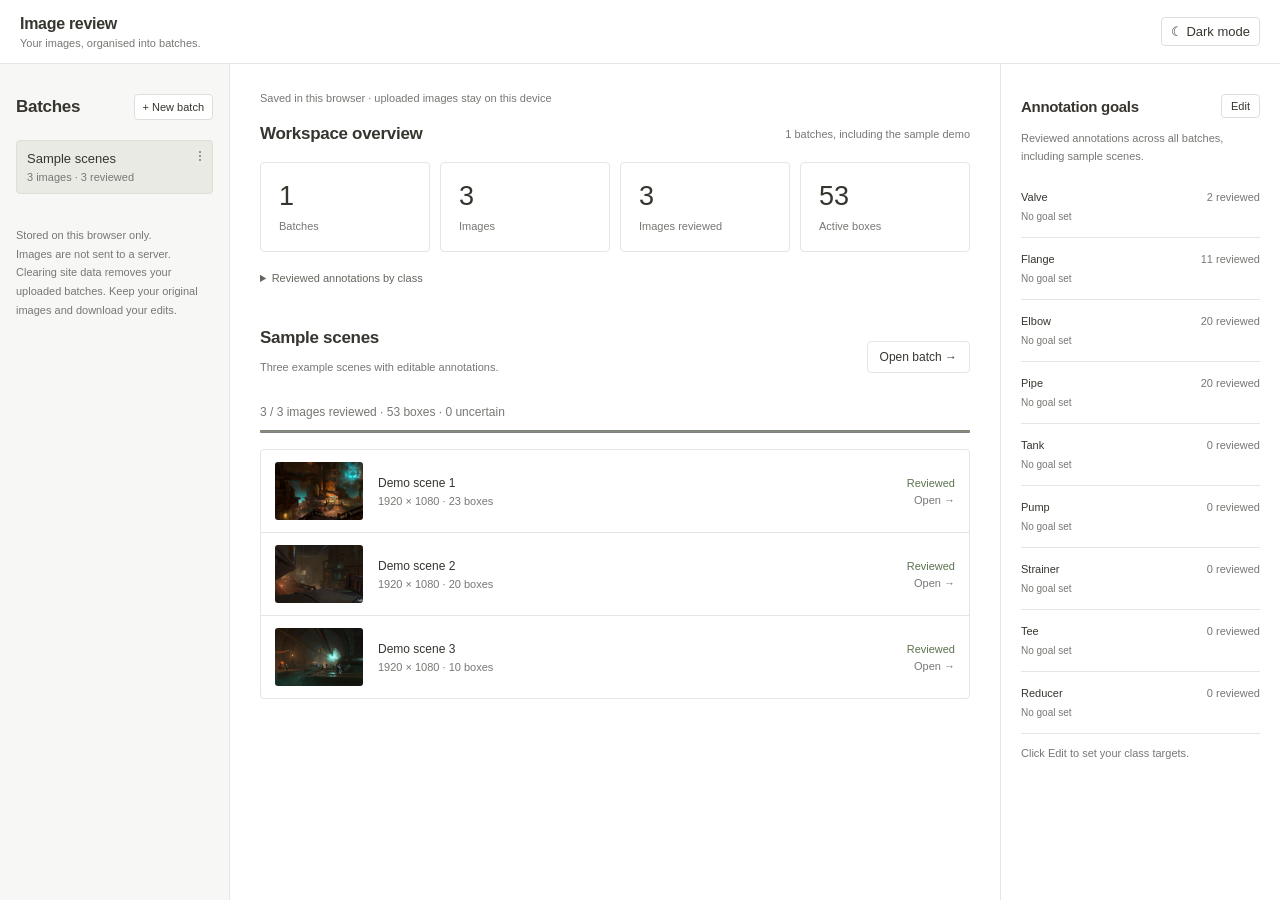
==== commit 9ffc4c40: "Batch dashboard, custom goals, batch management" ====
--- a/index.html
+++ b/index.html
@@ -1,18 +1,10 @@
-<!doctype html>
-<html lang="en"><head><meta charset="utf-8"><meta name="viewport" content="width=device-width,initial-scale=1"><title>Pipe Annotation Reviewer — Demo</title>
-<link rel="stylesheet" href="assets/reviewer.css?v=20261116-dark1"><script src="assets/theme.js?v=20261116-dark1"></script></head><body>
-<header><a href="https://github.com/balliewiththeie/panorama-annotation-reviewer#readme" style="color:#9ed0ff;text-decoration:none;font-size:12px;margin-right:12px">Demo notes</a><div><h1>Pipe Annotation Reviewer · Demo</h1><small>3 game scenes · reviewed defaults · revision 02</small></div><div class="header-actions"><span id="notice" role="status" aria-live="polite">Demo annotations loaded.</span><button id="helpOpen" title="Keyboard and mouse shortcuts" aria-label="Keyboard and mouse shortcuts">⌨ Shortcuts</button><button id="themeToggle" type="button" aria-pressed="false" aria-label="Switch to dark mode">☾ Dark mode</button><button id="import">Import JSON</button><button id="download" class="primary">Download edits</button></div></header>
-<main class="workspace"><section class="viewer" aria-label="Image editor">
-<div class="viewer-controls"><div class="editing-controls"><div class="toolbar"><button id="prev" title="Previous view">←</button><select id="view" aria-label="Choose view"></select><button id="next" title="Next view">→</button><button id="editMode" hidden title="Edit boxes (V)" class="active">Edit boxes</button><button id="panMode" hidden>Pan</button><button id="addMode" hidden title="Add box (B or double left-click)">+ Box</button><button id="eraseMode" hidden title="Eraser (E or wheel click): hold left-click and brush across box edges">Eraser</button><button id="copyBox" hidden title="Copy selected box (Ctrl+C or both mouse buttons once)" disabled>Copy box</button><button id="pasteBox" hidden title="Paste copied box (Ctrl+V or both mouse buttons twice)" disabled>Paste box</button><button id="undo" hidden title="Undo (Ctrl+Z)">Undo</button><button id="redo" hidden title="Redo (Ctrl+Shift+Z)">Redo</button></div>
-<div class="toolbar"><button id="minus" title="Zoom out">−</button><span id="zoom">Fit</span><button id="plus" title="Zoom in">+</button><button id="fit">Fit</button><button id="focus" hidden disabled>Zoom to box</button><button type="button" id="nextUncertainBox" disabled>Next uncertain box (0)</button><span class="divider"></span><label><input id="show" type="checkbox" checked>Boxes</label><select id="ids" aria-label="Box number display"><option value="selected">Selected ID only</option><option value="all">All small IDs</option><option value="off">No IDs</option></select><select id="filter" aria-label="Filter class"><option value="">All classes</option></select></div>
-</div><div class="review-summary" aria-label="Panorama review summary"><button type="button" id="uncertainCard" class="metric-card" title="Cycle through views with uncertain boxes; zoom to a flagged box"><strong id="uncertainTotal" aria-live="polite">0</strong><span class="metric-copy"><span class="metric-label">Uncertain boxes</span><span id="uncertainScope" class="metric-detail">Across all 3 scenes</span></span></button><div class="metric-card reviewed-card"><strong id="reviewedTotal">3/3</strong><span class="metric-label">Views<br>reviewed</span></div></div></div>
-<div id="viewport" class="edit" tabindex="0" aria-label="Zoomable image. Wheel to zoom; drag empty space or hold Space to pan; drag selected box to move."><svg id="scene" xmlns="http://www.w3.org/2000/svg" role="img" aria-label="Editable annotation boxes"><g id="world"><image id="photo" width="1920" height="1080" preserveAspectRatio="xMidYMid meet"/><g id="polygons"></g></g><g id="screenOverlay"></g></svg></div>
-<div id="hint"><span class="instructions">Wheel: zoom · Space+drag: pan · B / double left-click: add · V: edit · 0–8: class · Both buttons: once copy / twice paste · Ctrl+C/V · Double right-click: delete · E / wheel click: eraser · Esc: cancel</span><span id="counts"></span></div><div id="grid" aria-label="3 scenes"></div>
-</section><aside class="sidebar">
-<div class="section"><div class="row"><h2 class="stretch" id="viewTitle"></h2><span id="progress"></span></div><div id="emptySelection">Click a box to edit it, or choose its ID below. Small IDs can be switched on above the image.</div><div id="selection" hidden><div class="row"><strong id="selectedTitle"></strong><select id="selectedClass" class="stretch" aria-label="Selected box class"></select></div><div class="row"><label><input type="checkbox" id="uncertain"> Uncertain class</label><button id="delete" class="danger">Delete box</button></div><div class="fields"><label>Center X<input id="cx" type="number" step="1"></label><label>Center Y<input id="cy" type="number" step="1"></label><label>Width<input id="bw" type="number" step="1" min="2"></label><label>Height<input id="bh" type="number" step="1" min="2"></label><label>Angle °<input id="angle" type="number" step="1"></label><label>&nbsp;<button id="applyGeometry">Apply size / angle</button></label></div><p id="selectedNote"></p></div></div>
-<div class="section"><h2>Boxes in this view</h2><div id="boxList"></div><p class="muted">Choose a class on any row. “?” marks an uncertain class. IDs stay unchanged when a box is deleted.</p></div>
-<div class="section"><h2>Your review</h2><div class="review-buttons" role="group" aria-label="Your review"><button type="button" id="reviewNotReviewed" aria-pressed="false">Not reviewed</button><button type="button" id="reviewReviewed" aria-pressed="false">Reviewed</button></div><textarea id="notes" aria-label="Review notes" style="margin-top:7px" placeholder="Your notes and any further instructions"></textarea><p class="muted">Edits save in this browser. Download edits to send the exact boxes, classes, and notes back.</p></div>
-<details open><summary>Review reminders</summary><p id="pending"></p></details><details><summary>View checks</summary><ul id="issues"></ul></details><details><summary>About this draft</summary><p class="muted">Game-scene samples used for UI demonstration. These are independent screenshots, not panorama projections. Annotations are illustrative, not engineering ground truth. Genshin Impact imagery: © COGNOSPHERE. Other properties belong to their respective owners. Unofficial demo; no affiliation or endorsement.</p></details>
-</aside></main>
-<div id="help" hidden><article><h2>Edit without leaving the screen</h2><ul><li><b>Shortcuts:</b> B or double left-click over the image enters Add Box; V returns to editing; Esc cancels. Double right-click the same visible box to delete it; Ctrl+Z restores it. A single right-click selects the box. Right-click menus are disabled only over the image. Middle-drag still pans. Numbers change the selected box’s class, or choose the next box’s class in Add Box mode: 0 valve, 1 flange, 2 elbow, 3 pipe, 4 tank, 5 pump, 6 strainer, 7 tee, 8 reducer. Shortcuts pause while typing in fields.</li><li><b>Copy / paste:</b> Press left and right mouse buttons together once on a box to copy. At the destination, press and release both buttons together twice within 650 ms to paste. Keep the pointer still between the two presses. Copying is immediate. A second combined press within 650 ms pastes the box that was copied before the first press, so the destination cannot replace your source. Ctrl+C copies the selected box; Ctrl+V pastes at the last pointer position over the image. The combined-button gesture works in Edit, Add Box and Pan modes. A pasted box retains class, angle, dimensions and uncertainty, receives a new ID, and marks the destination view Not reviewed. Ctrl+Z undoes a paste. The copied box remains available while switching views in this panorama.</li><li><b>Find uncertainty:</b> The top card counts all active uncertain boxes across the panorama, including hidden classes. Click to visit an affected view and zoom to a flagged box; click again for the next affected view, wrapping to the first. Use “Next uncertain box” to cycle boxes within the current view. Gold labels and a ring around tiny boxes make flags easier to spot. Resolving, deleting, importing or undoing edits updates the counts immediately. Navigation never changes review approval.</li><li><b>Eraser (E or wheel-button click):</b> Click the mouse wheel once to turn Eraser on; click again to return to Edit boxes. Middle-button dragging still pans. Hold the left mouse button and brush across any box edge to erase it immediately. The small red circle shows the touch radius. Fast strokes also catch edges between pointer positions. Class filters apply; hidden boxes remain. One stroke is one undo step (Ctrl+Z). Esc or right-click cancels the current stroke. Space or middle-drag pans.</li><li><b>Zoom:</b> mouse wheel over the image or + / −. “Fit” resets the view.</li><li><b>Pan:</b> drag empty space or hold Space and drag anywhere. Shift+wheel pans sideways.</li><li><b>Move:</b> in Edit boxes mode, drag a box. Overlapping boxes can be selected from the list.</li><li><b>Resize:</b> drag one of the four round corner handles. The rectangle keeps its angle.</li><li><b>Rotate:</b> drag the handle connected above the selected rectangle, or enter an angle.</li><li><b>Missing object:</b> press B or double left-click, drag its rectangle, then choose its class.</li><li><b>Correct / remove:</b> use a class dropdown or Delete box. Ctrl+Z undoes an edit; Ctrl+Shift+Z redoes it. Arrow keys nudge a selected box; Shift moves 10 pixels.</li><li><b>Send back:</b> Download edits saves exact image coordinates and classes. No new image is needed. Import JSON restores an exported session on another browser.</li></ul><button id="helpClose" class="primary">Got it</button></article></div><input type="file" id="importFile" accept=".json,application/json" hidden>
-<script>const DATA={"schema":"panorama-demo/v1","panorama_id":"game-scenes-demo","source_image_id":"sample-scenes","revision":"02","parent_revision":"01","source_sha256":"d65b068bfbe13a93132be1cd04d18cb8f3877f11b566ee3cf1ce76b1dbb88d5a","base_annotation_sha256":"858939dd7ad14437a27c0291d2ea7c46543a1de3d69086a39697b4348441c346","class_names":["valve","flange","elbow","pipe","tank","pump","strainer","tee","reducer"],"training_ready":false,"views":[{"view_index":1,"pitch_band":"Demo scene 1","yaw_deg":0,"pitch_deg":0,"image":"images/scene-01.png","output_width":1920,"output_height":1080,"annotations":[{"id":1,"proposed_class":"pipe","class_id":3,"quad_pixels":[[993.1111,122.963],[1034.0741,122.963],[1034.0741,360],[993.1111,360]],"normalized_corners":[[0.51724536,0.11385463],[0.53858026,0.11385463],[0.53858026,0.33333333],[0.51724536,0.33333333]],"uncertain":false,"geometry_pending":false,"deleted":false,"status":"edited_pending_review","note":"Illustrative game-scene annotation. Adjust the box as needed; not engineering ground truth.","geometry_edited":true,"user_edited":true},{"id":2,"proposed_class":"pipe","class_id":3,"quad_pixels":[[1270,166],[1308,166],[1308,408],[1270,408]],"normalized_corners":[[0.66145833,0.1537037],[0.68125,0.1537037],[0.68125,0.37777778],[0.66145833,0.37777778]],"uncertain":false,"geometry_pending":false,"deleted":false,"status":"demo_pending_review","note":"Illustrative game-scene annotation. Adjust the box as needed; not engineering ground truth."},{"id":3,"proposed_class":"elbow","class_id":2,"quad_pixels":[[1006,479],[1042,479],[1042,532],[1006,532]],"normalized_corners":[[0.52395833,0.44351852],[0.54270833,0.44351852],[0.54270833,0.49259259],[0.52395833,0.49259259]],"uncertain":true,"geometry_pending":false,"deleted":true,"status":"deleted_by_user","note":"Illustrative game-scene annotation. Adjust the box as needed; not engineering ground truth.","user_edited":true},{"id":4,"proposed_class":"flange","quad_pixels":[[992.5926,371.8519],[1034.0741,371.8519],[1034.0741,445.9259],[992.5926,445.9259]],"uncertain":false,"deleted":false,"note":"Added in annotation editor.","origin":"user_added","class_id":1,"normalized_corners":[[0.51697531,0.34430731],[0.53858026,0.34430731],[0.53858026,0.41289435],[0.51697531,0.41289435]],"status":"edited_pending_review","user_edited":true,"geometry_pending":false,"geometry_edited":true},{"id":5,"proposed_class":"elbow","quad_pixels":[[986.6667,460.7407],[1048.8889,460.7407],[1048.8889,546.6667],[986.6667,546.6667]],"uncertain":false,"deleted":false,"note":"Added in annotation editor.","origin":"user_added","class_id":2,"normalized_corners":[[0.51388891,0.42661176],[0.5462963,0.42661176],[0.5462963,0.50617287],[0.51388891,0.50617287]],"status":"edited_pending_review","user_edited":true},{"id":6,"proposed_class":"elbow","quad_pixels":[[986.6667,42.963],[1090.3704,42.963],[1090.3704,111.1111],[986.6667,111.1111]],"uncertain":false,"deleted":false,"note":"Added in annotation editor.","origin":"user_added","class_id":2,"normalized_corners":[[0.51388891,0.03978056],[0.56790125,0.03978056],[0.56790125,0.10288065],[0.51388891,0.10288065]],"status":"edited_pending_review","user_edited":true},{"id":7,"proposed_class":"elbow","quad_pixels":[[1226.6667,10.3704],[1330.3704,10.3704],[1330.3704,84.4444],[1226.6667,84.4444]],"uncertain":false,"deleted":false,"note":"Added in annotation editor.","origin":"user_added","class_id":2,"normalized_corners":[[0.63888891,0.00960222],[0.69290125,0.00960222],[0.69290125,0.07818926],[0.63888891,0.07818926]],"status":"edited_pending_review","user_edited":true},{"id":8,"proposed_class":"elbow","quad_pixels":[[1211.8519,120],[1318.5185,120],[1318.5185,185.1852],[1211.8519,185.1852]],"uncertain":false,"deleted":false,"note":"Added in annotation editor.","origin":"user_added","class_id":2,"normalized_corners":[[0.63117286,0.11111111],[0.68672839,0.11111111],[0.68672839,0.17146778],[0.63117286,0.17146778]],"status":"edited_pending_review","user_edited":true,"geometry_pending":false,"geometry_edited":true},{"id":9,"proposed_class":"elbow","quad_pixels":[[1205.9259,229.6296],[1291.8519,229.6296],[1291.8519,291.8519],[1205.9259,291.8519]],"uncertain":false,"deleted":false,"note":"Added in annotation editor.","origin":"user_added","class_id":2,"normalized_corners":[[0.62808641,0.21262],[0.67283953,0.21262],[0.67283953,0.27023324],[0.62808641,0.27023324]],"status":"edited_pending_review","user_edited":true},{"id":10,"proposed_class":"elbow","quad_pixels":[[1200,345.1852],[1297.7778,345.1852],[1297.7778,428.1481],[1200,428.1481]],"uncertain":false,"deleted":false,"note":"Added in annotation editor.","origin":"user_added","class_id":2,"normalized_corners":[[0.625,0.31961593],[0.67592594,0.31961593],[0.67592594,0.39643343],[0.625,0.39643343]],"status":"edited_pending_review","user_edited":true},{"id":11,"proposed_class":"flange","quad_pixels":[[1173.9598,130.0903],[1197.2625,130.0903],[1197.2625,172.5835],[1173.9598,172.5835]],"uncertain":false,"deleted":false,"note":"Added in annotation editor.","origin":"user_added","class_id":1,"normalized_corners":[[0.6114374,0.12045398],[0.62357422,0.12045398],[0.62357422,0.15979954],[0.6114374,0.15979954]],"status":"edited_pending_review","user_edited":true},{"id":12,"proposed_class":"flange","quad_pixels":[[1167.1249,245.2332],[1195.9106,245.2332],[1195.9106,286.3556],[1167.1249,286.3556]],"uncertain":false,"deleted":false,"note":"Added in annotation editor.","origin":"user_added","class_id":1,"normalized_corners":[[0.60787755,0.22706778],[0.6228701,0.22706778],[0.6228701,0.26514407],[0.60787755,0.26514407]],"status":"edited_pending_review","user_edited":true},{"id":13,"proposed_class":"valve","quad_pixels":[[1766.0983,629.7664],[1805.4381,629.7664],[1805.4381,670.4627],[1766.0983,670.4627]],"uncertain":false,"deleted":false,"note":"Added in annotation editor.","origin":"user_added","class_id":0,"normalized_corners":[[0.91984286,0.58311704],[0.94033234,0.58311704],[0.94033234,0.6207988],[0.91984286,0.6207988]],"status":"edited_pending_review","user_edited":true,"geometry_pending":false,"geometry_edited":true},{"id":14,"proposed_class":"elbow","quad_pixels":[[1789.1596,652.8276],[1859.6998,652.8276],[1859.6998,711.159],[1789.1596,711.159]],"uncertain":false,"deleted":false,"note":"Added in annotation editor.","origin":"user_added","class_id":2,"normalized_corners":[[0.93185396,0.60447],[0.96859365,0.60447],[0.96859365,0.65848056],[0.93185396,0.65848056]],"status":"edited_pending_review","user_edited":true},{"id":15,"proposed_class":"pipe","quad_pixels":[[1861.0564,670.4627],[1913.9615,670.4627],[1913.9615,711.159],[1861.0564,711.159]],"uncertain":false,"deleted":false,"note":"Added in annotation editor.","origin":"user_added","class_id":3,"normalized_corners":[[0.96930021,0.6207988],[0.99685495,0.6207988],[0.99685495,0.65848056],[0.96930021,0.65848056]],"status":"edited_pending_review","user_edited":true},{"id":16,"proposed_class":"pipe","quad_pixels":[[1735.9366,633.6495],[1755.62,614.9774],[1782.6946,643.5183],[1763.0112,662.1904]],"uncertain":false,"deleted":false,"note":"Added in annotation editor.","origin":"user_added","class_id":3,"normalized_corners":[[0.90413365,0.5867125],[0.91438542,0.56942352],[0.92848677,0.59585028],[0.918235,0.61313926]],"status":"edited_pending_review","user_edited":true,"geometry_pending":false,"geometry_edited":true},{"id":17,"proposed_class":"pipe","quad_pixels":[[1759.1344,0],[1794.2128,2.2097],[1786.6489,122.2855],[1751.5706,120.0759]],"uncertain":false,"deleted":false,"note":"Added in annotation editor.","origin":"user_added","class_id":3,"normalized_corners":[[0.91621583,0],[0.93448583,0.00204602],[0.9305463,0.11322731],[0.91227635,0.11118139]],"status":"edited_pending_review","user_edited":true,"geometry_pending":false,"geometry_edited":true},{"id":18,"proposed_class":"flange","quad_pixels":[[1744.503,131.6973],[1789.1138,131.6973],[1789.1138,160.0859],[1744.503,160.0859]],"uncertain":false,"deleted":false,"note":"Added in annotation editor.","origin":"user_added","class_id":1,"normalized_corners":[[0.90859531,0.12194194],[0.9318301,0.12194194],[0.9318301,0.14822769],[0.90859531,0.14822769]],"status":"edited_pending_review","user_edited":true},{"id":19,"proposed_class":"pipe","quad_pixels":[[1722.8508,253.3734],[1749.9104,269.5851],[1721.6261,316.7956],[1694.5666,300.5839]],"uncertain":false,"deleted":false,"note":"Added in annotation editor.","origin":"user_added","class_id":3,"normalized_corners":[[0.89731812,0.234605],[0.91141167,0.24961583],[0.89668026,0.29332926],[0.88258677,0.27831843]],"status":"edited_pending_review","user_edited":true,"geometry_pending":false,"geometry_edited":true},{"id":20,"proposed_class":"elbow","quad_pixels":[[1750.9816,166.9959],[1796.9714,185.3888],[1766.7397,260.9806],[1720.7499,242.5877]],"uncertain":false,"deleted":false,"note":"Added in annotation editor.","origin":"user_added","class_id":2,"normalized_corners":[[0.91196958,0.15462583],[0.9359226,0.1716563],[0.92017693,0.2416487],[0.89622391,0.22461824]],"status":"edited_pending_review","user_edited":true,"geometry_pending":false,"geometry_edited":true},{"id":21,"proposed_class":"valve","quad_pixels":[[1683.201,292.804],[1694.3792,274.2076],[1703.9881,279.9834],[1692.81,298.5799]],"uncertain":false,"deleted":true,"note":"Added in annotation editor.","origin":"user_added","class_id":0,"normalized_corners":[[0.87666719,0.27111481],[0.88248917,0.25389593],[0.8874938,0.25924389],[0.88167187,0.27646287]],"status":"deleted_by_user","user_edited":true,"geometry_pending":false,"geometry_edited":true},{"id":22,"proposed_class":"valve","quad_pixels":[[1367.7095,391.9783],[1421.0469,391.9783],[1421.0469,468.1745],[1367.7095,468.1745]],"uncertain":false,"deleted":false,"note":"Added in annotation editor.","origin":"user_added","class_id":0,"normalized_corners":[[0.7123487,0.36294287],[0.74012859,0.36294287],[0.74012859,0.43349491],[0.7123487,0.43349491]],"status":"edited_pending_review","user_edited":true},{"id":23,"proposed_class":"elbow","quad_pixels":[[1327.0715,202.7576],[1413.4273,202.7576],[1413.4273,268.7943],[1327.0715,268.7943]],"uncertain":false,"deleted":false,"note":"Added in annotation editor.","origin":"user_added","class_id":2,"normalized_corners":[[0.69118307,0.18773852],[0.73616005,0.18773852],[0.73616005,0.24888361],[0.69118307,0.24888361]],"status":"edited_pending_review","user_edited":true,"geometry_pending":false,"geometry_edited":true},{"id":24,"proposed_class":"elbow","quad_pixels":[[1379.139,50.3651],[1540.421,50.3651],[1540.421,190.0582],[1379.139,190.0582]],"uncertain":false,"deleted":false,"note":"Added in annotation editor.","origin":"user_added","class_id":2,"normalized_corners":[[0.71830156,0.04663435],[0.8023026,0.04663435],[0.8023026,0.17597981],[0.71830156,0.17597981]],"status":"edited_pending_review","user_edited":true},{"id":25,"proposed_class":"pipe","quad_pixels":[[1152.7808,0],[1223.6241,0],[1223.6241,63.7084],[1152.7808,63.7084]],"uncertain":false,"deleted":false,"note":"Added in annotation editor.","origin":"user_added","class_id":3,"normalized_corners":[[0.60040667,0],[0.63730422,0],[0.63730422,0.05898926],[0.60040667,0.05898926]],"status":"edited_pending_review","user_edited":true}],"review_issues":["User-reviewed demo annotations; not validated industrial ground truth."],"training_ready":false},{"view_index":2,"pitch_band":"Demo scene 2","yaw_deg":0,"pitch_deg":0,"image":"images/scene-02.jpg","output_width":1920,"output_height":1080,"annotations":[{"id":1,"proposed_class":"pipe","class_id":3,"quad_pixels":[[1285.7922,351.2793],[1806.3449,351.2793],[1806.3449,452.9037],[1285.7922,452.9037]],"normalized_corners":[[0.66968344,0.32525861],[0.94080464,0.32525861],[0.94080464,0.41935528],[0.66968344,0.41935528]],"uncertain":false,"geometry_pending":false,"deleted":false,"status":"edited_pending_review","note":"Illustrative game-scene annotation. Adjust the box as needed; not engineering ground truth.","geometry_edited":true,"user_edited":true},{"id":2,"proposed_class":"pipe","class_id":3,"quad_pixels":[[1003.1286,356.9747],[1054.6746,356.9747],[1054.6746,776.2692],[1003.1286,776.2692]],"normalized_corners":[[0.52246281,0.33053213],[0.54930969,0.33053213],[0.54930969,0.71876778],[0.52246281,0.71876778]],"uncertain":false,"geometry_pending":false,"deleted":false,"status":"edited_pending_review","note":"Illustrative game-scene annotation. Adjust the box as needed; not engineering ground truth.","geometry_edited":true,"user_edited":true},{"id":3,"proposed_class":"elbow","class_id":2,"quad_pixels":[[1010,250],[1140,250],[1140,350],[1010,350]],"normalized_corners":[[0.52604167,0.23148148],[0.59375,0.23148148],[0.59375,0.32407407],[0.52604167,0.32407407]],"uncertain":false,"geometry_pending":false,"deleted":false,"status":"edited_pending_review","note":"Illustrative game-scene annotation. Adjust the box as needed; not engineering ground truth.","user_edited":true},{"id":4,"proposed_class":"flange","quad_pixels":[[1375.5476,337.3737],[1481.393,337.3737],[1481.393,474.5806],[1375.5476,474.5806]],"uncertain":false,"deleted":false,"note":"Added in annotation editor.","origin":"user_added","class_id":1,"normalized_corners":[[0.71643104,0.31238306],[0.77155885,0.31238306],[0.77155885,0.43942648],[0.71643104,0.43942648]],"status":"edited_pending_review","user_edited":true},{"id":5,"proposed_class":"flange","quad_pixels":[[989.8553,462.8275],[1079.376,462.8275],[1079.376,502.4232],[989.8553,502.4232]],"uncertain":false,"deleted":false,"note":"Added in annotation editor.","origin":"user_added","class_id":1,"normalized_corners":[[0.51554964,0.42854398],[0.562175,0.42854398],[0.562175,0.46520667],[0.51554964,0.46520667]],"status":"edited_pending_review","user_edited":true},{"id":6,"proposed_class":"elbow","quad_pixels":[[1030.6771,672.28],[1137.3328,672.28],[1137.3328,777.6024],[1030.6771,777.6024]],"uncertain":false,"deleted":false,"note":"Added in annotation editor.","origin":"user_added","class_id":2,"normalized_corners":[[0.53681099,0.62248148],[0.59236083,0.62248148],[0.59236083,0.72000222],[0.53681099,0.72000222]],"status":"edited_pending_review","user_edited":true},{"id":7,"proposed_class":"flange","quad_pixels":[[1139.9992,670.9468],[1185.3278,670.9468],[1185.3278,733.607],[1139.9992,733.607]],"uncertain":false,"deleted":false,"note":"Added in annotation editor.","origin":"user_added","class_id":1,"normalized_corners":[[0.59374958,0.62124704],[0.61735823,0.62124704],[0.61735823,0.67926574],[0.59374958,0.67926574]],"status":"edited_pending_review","user_edited":true},{"id":8,"proposed_class":"pipe","quad_pixels":[[1015.7858,0],[1077.9105,75.7142],[857.4613,256.5961],[795.3367,180.8819]],"uncertain":false,"deleted":false,"note":"Added in annotation editor.","origin":"user_added","class_id":3,"normalized_corners":[[0.5290551,0],[0.56141172,0.07010574],[0.44659443,0.23758898],[0.41423786,0.16748324]],"status":"edited_pending_review","user_edited":true,"geometry_pending":false,"geometry_edited":true},{"id":9,"proposed_class":"pipe","quad_pixels":[[626.4439,0],[717.9316,0],[717.9316,397.1089],[626.4439,397.1089]],"uncertain":false,"deleted":false,"note":"Added in annotation editor.","origin":"user_added","class_id":3,"normalized_corners":[[0.32627286,0],[0.37392271,0],[0.37392271,0.36769343],[0.32627286,0.36769343]],"status":"edited_pending_review","user_edited":true},{"id":10,"proposed_class":"flange","quad_pixels":[[609.6401,270.1464],[747.8052,270.1464],[747.8052,333.6276],[609.6401,333.6276]],"uncertain":false,"deleted":false,"note":"Added in annotation editor.","origin":"user_added","class_id":1,"normalized_corners":[[0.31752089,0.25013556],[0.38948188,0.25013556],[0.38948188,0.30891444],[0.31752089,0.30891444]],"status":"edited_pending_review","user_edited":true,"geometry_pending":false,"geometry_edited":true},{"id":11,"proposed_class":"pipe","quad_pixels":[[768.3432,0],[796.3497,0],[796.3497,443.7863],[768.3432,443.7863]],"uncertain":false,"deleted":false,"note":"Added in annotation editor.","origin":"user_added","class_id":3,"normalized_corners":[[0.40017875,0],[0.41476547,0],[0.41476547,0.41091324],[0.40017875,0.41091324]],"status":"edited_pending_review","user_edited":true},{"id":12,"proposed_class":"pipe","quad_pixels":[[602.1717,0],[617.1085,0],[617.1085,458.723],[602.1717,458.723]],"uncertain":false,"deleted":false,"note":"Added in annotation editor.","origin":"user_added","class_id":3,"normalized_corners":[[0.31363109,0],[0.32141068,0],[0.32141068,0.42474352],[0.31363109,0.42474352]],"status":"edited_pending_review","user_edited":true},{"id":13,"proposed_class":"elbow","quad_pixels":[[764.609,462.4572],[822.489,462.4572],[822.489,514.7359],[764.609,514.7359]],"uncertain":false,"deleted":false,"note":"Added in annotation editor.","origin":"user_added","class_id":2,"normalized_corners":[[0.39823385,0.42820111],[0.42837969,0.42820111],[0.42837969,0.47660731],[0.39823385,0.47660731]],"status":"edited_pending_review","user_edited":true,"geometry_pending":false,"geometry_edited":true},{"id":14,"proposed_class":"elbow","quad_pixels":[[630.1781,406.4444],[719.7987,406.4444],[719.7987,484.8624],[630.1781,484.8624]],"uncertain":false,"deleted":false,"note":"Added in annotation editor.","origin":"user_added","class_id":2,"normalized_corners":[[0.32821776,0.37633741],[0.37489516,0.37633741],[0.37489516,0.44894667],[0.32821776,0.44894667]],"status":"edited_pending_review","user_edited":true,"geometry_pending":false,"geometry_edited":true},{"id":15,"proposed_class":"elbow","quad_pixels":[[594.7033,479.2611],[637.6465,479.2611],[637.6465,524.0714],[594.7033,524.0714]],"uncertain":false,"deleted":false,"note":"Added in annotation editor.","origin":"user_added","class_id":2,"normalized_corners":[[0.3097413,0.44376028],[0.33210755,0.44376028],[0.33210755,0.4852513],[0.3097413,0.4852513]],"status":"edited_pending_review","user_edited":true},{"id":16,"proposed_class":"pipe","quad_pixels":[[368.7847,0],[520.0195,0],[520.0195,137.5825],[368.7847,137.5825]],"uncertain":false,"deleted":true,"note":"Added in annotation editor.","origin":"user_added","class_id":3,"normalized_corners":[[0.19207536,0],[0.27084349,0],[0.27084349,0.1273912],[0.19207536,0.1273912]],"status":"deleted_by_user","user_edited":true,"geometry_pending":false,"geometry_edited":true},{"id":17,"proposed_class":"elbow","quad_pixels":[[338.9112,199.1967],[525.6208,199.1967],[525.6208,516.603],[338.9112,516.603]],"uncertain":false,"deleted":false,"note":"Added in annotation editor.","origin":"user_added","class_id":2,"normalized_corners":[[0.17651625,0.18444139],[0.27376083,0.18444139],[0.27376083,0.47833611],[0.17651625,0.47833611]],"status":"edited_pending_review","user_edited":true},{"id":18,"proposed_class":"pipe","quad_pixels":[[344.5125,0],[521.8866,0],[521.8866,180.5258],[344.5125,180.5258]],"uncertain":false,"deleted":false,"note":"Added in annotation editor.","origin":"user_added","class_id":3,"normalized_corners":[[0.17943359,0],[0.27181594,0],[0.27181594,0.16715352],[0.17943359,0.16715352]],"status":"edited_pending_review","user_edited":true},{"id":19,"proposed_class":"flange","quad_pixels":[[359.4492,12.4871],[538.6904,12.4871],[538.6904,130.1142],[359.4492,130.1142]],"uncertain":false,"deleted":false,"note":"Added in annotation editor.","origin":"user_added","class_id":1,"normalized_corners":[[0.18721313,0.01156213],[0.28056792,0.01156213],[0.28056792,0.12047611],[0.18721313,0.12047611]],"status":"edited_pending_review","user_edited":true},{"id":20,"proposed_class":"flange","quad_pixels":[[1587.5018,0],[1811.816,0],[1811.816,151.9944],[1587.5018,151.9944]],"uncertain":false,"deleted":false,"note":"Added in annotation editor.","origin":"user_added","class_id":1,"normalized_corners":[[0.82682385,0],[0.94365417,0],[0.94365417,0.14073556],[0.82682385,0.14073556]],"status":"edited_pending_review","user_edited":true},{"id":21,"proposed_class":"pipe","quad_pixels":[[1606.6505,171.1432],[1811.816,171.1432],[1811.816,874.1768],[1606.6505,874.1768]],"uncertain":false,"deleted":false,"note":"Added in annotation editor.","origin":"user_added","class_id":3,"normalized_corners":[[0.83679714,0.15846593],[0.94365417,0.15846593],[0.94365417,0.80942296],[0.83679714,0.80942296]],"status":"edited_pending_review","user_edited":true}],"review_issues":["User-reviewed demo annotations; not validated industrial ground truth."],"training_ready":false},{"view_index":3,"pitch_band":"Demo scene 3","yaw_deg":0,"pitch_deg":0,"image":"images/scene-03.png","output_width":1920,"output_height":1080,"annotations":[{"id":1,"proposed_class":"pipe","class_id":3,"quad_pixels":[[1491.8519,515],[1915,515],[1915,685.9259],[1491.8519,685.9259]],"normalized_corners":[[0.7770062,0.47685185],[0.99739583,0.47685185],[0.99739583,0.63511657],[0.7770062,0.63511657]],"uncertain":false,"geometry_pending":false,"deleted":false,"status":"edited_pending_review","note":"Illustrative game-scene annotation. Adjust the box as needed; not engineering ground truth.","geometry_edited":true,"user_edited":true},{"id":2,"proposed_class":"pipe","class_id":3,"quad_pixels":[[970,165],[1070,165],[1070,415],[970,415]],"normalized_corners":[[0.50520833,0.15277778],[0.55729167,0.15277778],[0.55729167,0.38425926],[0.50520833,0.38425926]],"uncertain":true,"geometry_pending":false,"deleted":true,"status":"deleted_by_user","note":"Illustrative game-scene annotation. Adjust the box as needed; not engineering ground truth.","user_edited":true},{"id":3,"proposed_class":"elbow","quad_pixels":[[1314.0741,511.1111],[1480,511.1111],[1480,691.8519],[1314.0741,691.8519]],"uncertain":false,"deleted":false,"note":"Added in annotation editor.","origin":"user_added","class_id":2,"normalized_corners":[[0.68441359,0.47325102],[0.77083333,0.47325102],[0.77083333,0.64060361],[0.68441359,0.64060361]],"status":"edited_pending_review","user_edited":true},{"id":4,"proposed_class":"pipe","quad_pixels":[[939.327,35.2562],[992.1771,7.6751],[1231.9465,467.1149],[1179.0963,494.6959]],"uncertain":false,"deleted":false,"note":"Added in annotation editor.","origin":"user_added","class_id":3,"normalized_corners":[[0.48923281,0.03264463],[0.51675891,0.00710657],[0.6416388,0.4325138],[0.61411266,0.45805176]],"status":"edited_pending_review","user_edited":true,"geometry_pending":false,"geometry_edited":true},{"id":5,"proposed_class":"pipe","quad_pixels":[[778.5496,68.1476],[865.106,0],[1192.4888,415.8191],[1105.9324,483.9668]],"uncertain":false,"geometry_pending":false,"deleted":false,"origin":"user_copied","copied_from":{"view":3,"id":4},"note":"Copied box; check placement and class.","class_id":3,"normalized_corners":[[0.40549458,0.06309963],[0.45057604,0],[0.62108792,0.38501769],[0.57600646,0.44811741]],"status":"edited_pending_review","user_edited":true,"geometry_edited":true},{"id":6,"proposed_class":"elbow","quad_pixels":[[1165.9259,475.5556],[1248.8889,475.5556],[1248.8889,531.8519],[1165.9259,531.8519]],"uncertain":false,"deleted":false,"note":"Added in annotation editor.","origin":"user_added","class_id":2,"normalized_corners":[[0.60725307,0.44032926],[0.65046297,0.44032926],[0.65046297,0.49245546],[0.60725307,0.49245546]],"status":"edited_pending_review","user_edited":true},{"id":7,"proposed_class":"elbow","quad_pixels":[[1097.7778,434.0741],[1160,434.0741],[1160,496.2963],[1097.7778,496.2963]],"uncertain":false,"deleted":false,"note":"Added in annotation editor.","origin":"user_added","class_id":2,"normalized_corners":[[0.57175927,0.40192046],[0.60416667,0.40192046],[0.60416667,0.45953361],[0.57175927,0.45953361]],"status":"edited_pending_review","user_edited":true},{"id":8,"proposed_class":"pipe","quad_pixels":[[993.3145,460.6426],[961.4815,511.1111],[231.1725,50.4685],[263.0055,0]],"uncertain":false,"deleted":false,"note":"Added in annotation editor.","origin":"user_added","class_id":3,"normalized_corners":[[0.5173513,0.42652093],[0.50077161,0.47325102],[0.12040234,0.04673009],[0.13698203,0]],"status":"edited_pending_review","user_edited":true,"geometry_pending":false,"geometry_edited":true},{"id":9,"proposed_class":"flange","quad_pixels":[[372.6256,48.7589],[438.8762,88.0725],[382.93,182.3522],[316.6793,143.0387]],"uncertain":false,"deleted":false,"note":"Added in annotation editor.","origin":"user_added","class_id":1,"normalized_corners":[[0.19407583,0.04514713],[0.22858135,0.08154861],[0.19944271,0.16884463],[0.16493714,0.13244324]],"status":"edited_pending_review","user_edited":true,"geometry_pending":false,"geometry_edited":true},{"id":10,"proposed_class":"elbow","quad_pixels":[[955.9092,448.1371],[1010.749,448.1371],[1010.749,514.7282],[955.9092,514.7282]],"uncertain":false,"deleted":false,"note":"Added in annotation editor.","origin":"user_added","class_id":2,"normalized_corners":[[0.49786938,0.41494176],[0.52643177,0.41494176],[0.52643177,0.47660019],[0.49786938,0.47660019]],"status":"edited_pending_review","user_edited":true},{"id":11,"proposed_class":"pipe","quad_pixels":[[968.9663,372.4061],[1006.8319,372.4061],[1006.8319,431.1629],[968.9663,431.1629]],"uncertain":false,"deleted":false,"note":"Added in annotation editor.","origin":"user_added","class_id":3,"normalized_corners":[[0.50466995,0.34482046],[0.52439161,0.34482046],[0.52439161,0.39922491],[0.50466995,0.39922491]],"status":"edited_pending_review","user_edited":true}],"review_issues":["User-reviewed demo annotations; not validated industrial ground truth."],"training_ready":false}]};const INITIAL_REVIEWS={"1":{"decision":"looks_correct","notes":"","exclusion_reason":null},"2":{"decision":"looks_correct","notes":"","exclusion_reason":null},"3":{"decision":"looks_correct","notes":"","exclusion_reason":null}};const PENDING={"1":["User-reviewed sample. You can continue editing these annotations."],"2":["User-reviewed sample. You can continue editing these annotations."],"3":["User-reviewed sample. You can continue editing these annotations."]};</script><script src="assets/editor.js?v=20261116-thin2"></script></body></html>
+<!doctype html>
+<html lang="en"><head><meta charset="utf-8"><meta name="viewport" content="width=device-width, initial-scale=1"><title>Image review · Batches</title>
+<link rel="stylesheet" href="assets/reviewer.css?v=20261117-batches1"><link rel="stylesheet" href="assets/dashboard.css?v=20261117-menu2"><script src="assets/theme.js?v=20261116-dark1"></script></head>
+<body class="dashboard"><header><div><h1>Image review</h1><small>Your images, organised into batches.</small></div><div class="header-actions"><button id="themeToggle" type="button">Dark mode</button></div></header>
+<div class="dashboard-layout"><aside class="batch-sidebar"><div class="batch-heading"><h2>Batches</h2><button id="createOpen" type="button">+ New batch</button></div><nav id="batchNav" aria-label="Image batches"></nav><button id="restoreSample" type="button" hidden style="margin-top:14px;font-size:11px">Restore sample scenes</button><p class="storage-note">Stored on this browser only.<br>Images are not sent to a server. Clearing site data removes your uploaded batches. Keep your original images and download your edits.</p></aside>
+<main class="dashboard-main"><div id="dashboardStatus" role="status" aria-live="polite">Loading your batches…</div><section aria-labelledby="overviewHeading"><div class="section-heading"><h2 id="overviewHeading">Workspace overview</h2><span id="overviewNote"></span></div><div id="overview" class="overview-grid"></div><details class="class-summary"><summary>Reviewed annotations by class</summary><div id="classCounts" class="class-grid"></div><p class="muted">Counts include non-deleted, certain annotations in images marked Reviewed. Updated from saved browser edits.</p></details></section>
+<section class="batch-section"><div class="section-heading"><div><h2 id="batchTitle">Sample scenes</h2><p id="batchDescription" class="muted"></p></div><a id="openBatch" class="action-link" href="reviewer.html">Open batch →</a></div><div id="batchProgress" class="batch-progress"></div><div id="imageList" class="image-list"></div></section>
+</main><aside class="dashboard-guide goals-panel" aria-labelledby="goalsHeading"><div class="section-heading"><h2 id="goalsHeading">Annotation goals</h2><button id="editGoals" type="button">Edit</button></div><p class="muted">Reviewed annotations across all batches, including sample scenes.</p><div id="goalsList"></div><p id="goalsStatus" class="muted" role="status" aria-live="polite"></p></aside></div>
+<dialog id="uploadDialog" aria-labelledby="uploadTitle"><form id="uploadForm"><div class="section-heading"><h2 id="uploadTitle">New image batch</h2><button id="uploadClose" type="button" aria-label="Close new batch">×</button></div><label class="form-label" for="batchName">Batch name</label><input id="batchName" maxlength="80" required placeholder="For example, Pipe inspection — November" autocomplete="off"><label class="drop-zone" id="dropZone" for="batchFiles"><strong>Choose images or drop them here</strong><span>JPEG, PNG or WebP · up to 50 images<br>15 MB per image · 150 MB per batch</span></label><input id="batchFiles" type="file" accept="image/jpeg,image/png,image/webp" multiple><p id="selectionSummary" class="muted">No images selected.</p><ul id="selectedFiles"></ul><p id="uploadStatus" role="status" aria-live="polite"></p><footer><button id="uploadCancel" type="button">Cancel</button><button id="uploadSubmit" class="primary" type="submit" disabled>Create batch</button></footer></form></dialog>
+<dialog id="goalsDialog" aria-labelledby="goalsTitle"><form id="goalsForm"><div class="section-heading"><h2 id="goalsTitle">Set annotation goals</h2><button id="goalsClose" type="button" aria-label="Close goals">×</button></div><p class="muted">Set a reviewed annotation target for each class. Leave a field blank to turn its goal off. Goals are saved in this browser.</p><div id="goalFields"></div><p id="goalsError" role="alert"></p><footer><button id="goalsCancel" type="button">Cancel</button><button type="submit" class="primary">Save goals</button></footer></form></dialog><script src="assets/batch-store.js?v=20261117-menu1"></script><script src="assets/demo-data.js?v=20261117-batches1"></script><script src="assets/dashboard.js?v=20261117-menu2"></script></body></html>
--- a/assets/reviewer.css
+++ b/assets/reviewer.css
@@ -87,7 +87,8 @@
 #hint { font-size: 10px; color: #77766f; gap: 12px; line-height: 1.5; }
 #counts { white-space: nowrap; }
 #grid { display: flex; gap: 6px; }
-#grid button { width: 66px; height: 29px; background: #fafaf8; border-color: #deded9; border-radius: 3px; color: #77766f; }
+#grid { overflow-x:auto; scrollbar-width:thin; }
+#grid button { flex:0 0 66px; width: 66px; height: 29px; background: #fafaf8; border-color: #deded9; border-radius: 3px; color: #77766f; }
 #grid button.active { outline: none; border-color: #a3a399; background: #eaeae5; color: #37352f; font-weight: 600; }
 .sidebar {
   background: var(--panel);
@@ -220,3 +221,40 @@
 [data-theme="dark"] #boxList { scrollbar-color: #505050 transparent; }
 [data-theme="dark"] input[type=checkbox] { accent-color: #a3b396; }
 [data-theme="dark"] textarea::placeholder { color: #96958f; }
+
+#reviewerTour {
+  position: fixed; inset: 0; margin: 0; padding: 0;
+  width: 100vw; height: 100dvh; max-width: none; max-height: none;
+  border: 0; background: transparent; color: var(--text); overflow: hidden;
+}
+#reviewerTour::backdrop { background: transparent; }
+#reviewerTour.tour-centered { background: #0006; }
+.tour-highlight {
+  position: fixed; pointer-events: none; border: 2px solid #8e9e7d;
+  border-radius: 5px; box-shadow: 0 0 0 100vmax #0006;
+}
+.tour-card {
+  position: fixed; width: min(360px, calc(100vw - 24px));
+  max-height: calc(100dvh - 24px); overflow: auto;
+  background: var(--bg); border: 1px solid var(--line); border-radius: 6px;
+  padding: 20px; box-shadow: 0 8px 32px #0003;
+}
+.tour-top { display:flex; align-items:center; justify-content:space-between; gap:12px; }
+#tourCount { color: var(--muted); font-size: 11px; }
+#tourSkip { background:transparent; border-color:transparent; color:var(--muted); font-size:11px; padding:4px; }
+.tour-card h2 { margin:16px 0 8px; font-size:18px; font-weight:600; letter-spacing:-.3px; }
+.tour-card p { margin:0; font-size:13px; line-height:1.7; color:var(--muted); }
+.tour-card footer { display:flex; justify-content:space-between; gap:12px; margin-top:22px; }
+.tour-card footer button { padding:8px 12px; }
+[data-theme="dark"] .tour-card { background:#202020; }
+[data-theme="dark"] .tour-highlight { border-color:#c1c9b6; }
+#tourReplay { margin-top:10px; }
+.tour-gesture { display:inline-block; margin-top:16px; padding:7px 10px; border:1px solid var(--line); border-radius:4px; background:var(--panel); color:var(--text); font-size:12px; font-weight:600; }
+#reviewerTour { pointer-events:none; z-index:20; }
+#reviewerTour.tour-centered { background:transparent; }
+.tour-card { pointer-events:auto; width:min(300px, calc(100vw - 24px)); }
+.tour-highlight { box-shadow:none; }
+.tour-card .tour-task { margin-top:14px; padding:10px; border-left:3px solid #9b916f; background:var(--panel); color:var(--text); font-weight:500; }
+.tour-card .tour-task:empty { display:none; }
+.tour-card .tour-task.is-done { border-left-color:#819872; }
+.tour-skip-step { margin-top:12px; border:0; padding:4px 0; background:transparent; color:var(--muted); font-size:11px; }
--- a/assets/dashboard.css
+++ b/assets/dashboard.css
@@ -0,0 +1,119 @@
+.dashboard {height:100dvh; overflow:hidden; font-size:13px;}
+.dashboard-layout {display:grid;grid-template-columns:220px minmax(0,1fr) 250px;min-height:0;flex:1;}
+.batch-sidebar {padding:30px 16px;background:var(--panel);border-right:1px solid var(--line);overflow:auto;}
+.eyebrow {font-size:10px;letter-spacing:.08em;color:var(--muted);font-weight:600;margin:0 0 12px;}
+.dashboard h2 {font-size:17px;letter-spacing:-.3px;font-weight:600;margin:0;}
+#batchNav {display:flex;flex-direction:column;gap:6px;margin-top:20px;}
+#batchNav button {text-align:left;padding:10px;background:transparent;border-color:transparent;overflow-wrap:anywhere;}
+#batchNav button.active {background:#eaeae5;border-color:#deded7;}
+#batchNav small {display:block;color:var(--muted);font-weight:400;font-size:11px;margin-top:5px;}
+.storage-note {margin-top:32px;font-size:11px;line-height:1.7;color:var(--muted);}
+.dashboard-main {overflow:auto;padding:28px 30px 60px;}
+#dashboardStatus {font-size:11px;color:var(--muted);margin-bottom:20px;}
+.section-heading {display:flex;align-items:center;justify-content:space-between;gap:16px;margin-bottom:18px;}
+#overviewNote {font-size:11px;color:var(--muted);}
+.overview-grid {display:grid;grid-template-columns:repeat(4,1fr);gap:10px;}
+.overview-tile {padding:18px;border:1px solid var(--line);border-radius:4px;}
+.overview-tile strong {display:block;font-size:27px;font-weight:500;margin-bottom:6px;}
+.overview-tile span {color:var(--muted);font-size:11px;}
+.class-summary {margin-top:18px;}
+.class-grid {display:grid;grid-template-columns:repeat(3,1fr);gap:8px;margin-top:14px;}
+.class-stat {border:1px solid var(--line);padding:10px;display:flex;justify-content:space-between;text-transform:capitalize;}
+.batch-section {margin-top:40px;}
+.batch-progress {margin-bottom:15px;color:var(--muted);font-size:12px;}
+.batch-progress progress {width:100%;height:5px;display:block;margin-top:10px;accent-color:#829373;}
+.image-list {border:1px solid var(--line);border-radius:4px;overflow:hidden;}
+.image-row {display:grid;grid-template-columns:88px minmax(100px,1fr) auto;gap:15px;align-items:center;padding:12px 14px;border-bottom:1px solid var(--line);color:var(--text);text-decoration:none;}
+.image-row:last-child {border-bottom:0;}
+.image-row:hover {background:var(--panel);}
+.image-row img {width:88px;height:58px;object-fit:cover;background:var(--panel);border-radius:3px;}
+.image-row strong {font-size:12px;font-weight:500;display:block;overflow-wrap:anywhere;}
+.image-row small {display:block;color:var(--muted);font-size:11px;margin-top:5px;}
+.image-status {text-align:right;font-size:11px;color:var(--muted);}
+.image-status .reviewed {color:#5c7350;}
+.action-link,.dashboard-guide a {color:var(--text);text-decoration:none;font-size:12px;white-space:nowrap;}
+.action-link {padding:8px 12px;border:1px solid var(--line);border-radius:4px;}
+.dashboard-guide {padding:30px 20px;border-left:1px solid var(--line);overflow:auto;}
+.dashboard-guide h2 {font-size:15px;}
+.dashboard-guide ol {padding-left:18px;line-height:1.6;}
+.dashboard-guide li {padding:10px 0;}
+.dashboard-guide li strong {font-size:12px;font-weight:500;}
+.dashboard-guide li p {font-size:12px;color:var(--muted);margin-top:5px;}
+#uploadDialog {width:min(520px,calc(100vw - 24px));max-height:90dvh;padding:24px;border:1px solid var(--line);border-radius:6px;background:var(--bg);color:var(--text);}
+#uploadDialog::backdrop {background:#0006;}
+#uploadDialog footer {display:flex;justify-content:flex-end;gap:8px;margin-top:22px;}
+.form-label {display:block;font-size:12px;margin-bottom:8px;}
+#batchName {width:100%;padding:10px;}
+.drop-zone {display:block;text-align:center;padding:28px 12px;border:1px dashed #aaa9a1;border-radius:4px;margin-top:18px;cursor:pointer;background:var(--panel);}
+.drop-zone strong {font-size:13px;font-weight:500;}
+.drop-zone span {display:block;color:var(--muted);font-size:11px;line-height:1.7;margin-top:8px;}
+.drop-zone.dragover {outline:2px solid var(--accent);}
+#batchFiles {margin-top:12px;width:100%;}
+#selectedFiles {max-height:140px;overflow:auto;font-size:12px;line-height:1.8;padding-left:18px;overflow-wrap:anywhere;}
+#uploadStatus {font-size:12px;line-height:1.6;white-space:pre-line;}
+[data-theme="dark"] #batchNav button.active {background:#34342f;border-color:#41413a;}
+[data-theme="dark"] .image-status .reviewed {color:#b5c6a8;}
+@media(max-width:1150px){.dashboard-layout{grid-template-columns:190px minmax(0,1fr)}.dashboard-guide{display:none}.dashboard-main{padding:24px;}}
+@media(max-width:700px){.dashboard{overflow:auto;height:auto;min-height:100dvh}.dashboard-layout{display:block}.batch-sidebar{padding:16px;border-right:0;border-bottom:1px solid var(--line)}.batch-sidebar .eyebrow,.batch-sidebar h2,.storage-note{display:none}#batchNav{flex-direction:row;overflow:auto;margin:0}#batchNav button{min-width:150px}.dashboard-main{padding:20px 12px;overflow:visible}.overview-grid{grid-template-columns:repeat(2,1fr)}.image-row{grid-template-columns:60px minmax(80px,1fr) auto;gap:10px;padding:10px}.image-row img{width:60px;height:48px}.section-heading{align-items:flex-start}#overviewNote{display:none}.class-grid{grid-template-columns:repeat(2,1fr)}}
+.batch-heading {display:flex;align-items:center;justify-content:space-between;gap:8px;}
+.batch-heading #createOpen {font-size:11px;padding:6px 8px;white-space:nowrap;}
+.dashboard-layout {grid-template-columns:230px minmax(0,1fr) 280px;}
+.goals-panel .section-heading {align-items:center;margin-bottom:12px;}
+.goals-panel #editGoals {font-size:11px;padding:5px 9px;}
+.goal-item {padding:15px 0;border-bottom:1px solid var(--line);}
+.goal-heading {display:flex;align-items:center;justify-content:space-between;gap:10px;font-size:11px;}
+.goal-heading strong {font-weight:500;text-transform:capitalize;}
+.goal-heading span {color:var(--muted);font-variant-numeric:tabular-nums;}
+.goal-track {width:100%;height:4px;margin:10px 0;overflow:hidden;border-radius:999px;background:#e6e6e1;}
+.goal-fill {height:100%;width:0;background:#969b8d;border-radius:inherit;}
+.goal-complete .goal-fill {background:#27965c;}
+.goal-badge {display:inline-flex;align-items:center;gap:4px;padding:3px 7px;border:1px solid transparent;border-radius:999px;font-size:9px;line-height:1.2;font-weight:400;}
+.goal-badge.is-remaining {background:#fcecea;border-color:#f0c9c3;color:#b4483c;}
+.goal-badge.is-reached {background:#e7f5ec;border-color:#bfdfc9;color:#247246;}
+.goal-dot {width:4px;height:4px;border-radius:50%;background:currentColor;flex:none;}
+[data-theme="dark"] .goal-track {background:#383835;}
+[data-theme="dark"] .goal-fill {background:#999f91;}
+[data-theme="dark"] .goal-complete .goal-fill {background:#57b67d;}
+[data-theme="dark"] .goal-badge.is-remaining {background:#3b2825;border-color:#624039;color:#efa59a;}
+[data-theme="dark"] .goal-badge.is-reached {background:#243b2c;border-color:#3c6248;color:#9bd3ad;}
+.goal-item small {display:block;color:var(--muted);font-size:10px;margin-top:8px;}
+.goal-complete small {color:#60784f;}
+[data-theme="dark"] .goal-complete small {color:#b5c6a8;}
+#goalsDialog {width:min(440px,calc(100vw - 24px));max-height:90dvh;padding:24px;border:1px solid var(--line);border-radius:6px;background:var(--bg);color:var(--text);}
+#goalsDialog::backdrop {background:#0006;}
+.goal-field {display:flex;align-items:center;justify-content:space-between;gap:16px;margin:10px 0;}
+.goal-field span {text-transform:capitalize;font-size:12px;}
+.goal-field input {width:145px;padding:8px;}
+#goalsDialog footer {display:flex;justify-content:flex-end;gap:8px;margin-top:22px;}
+#goalsError {font-size:12px;color:#a04c43;}
+[data-theme="dark"] #goalsError {color:#e3a498;}
+.batch-nav-item {position:relative;border:1px solid transparent;border-radius:4px;}
+.batch-nav-item.active {background:#eaeae5;border-color:#deded7;}
+#batchNav .batch-select {display:block;width:100%;padding:10px 32px 10px 10px;border:0;min-width:0;}
+#batchNav .batch-more {position:absolute;top:5px;right:5px;display:grid;place-items:center;width:24px;height:24px;min-width:0;padding:0;border:0;color:var(--muted);border-radius:4px;}
+#batchNav .batch-more:hover {color:#b4483c;background:#fcecea;}
+[data-theme="dark"] .batch-nav-item.active {background:#34342f;border-color:#41413a;}
+[data-theme="dark"] #batchNav .batch-more:hover {color:#efa59a;background:#3b2825;}
+#deleteBatchDialog {width:min(410px,calc(100vw - 24px));max-height:90dvh;padding:24px;border:1px solid var(--line);border-radius:6px;background:var(--bg);color:var(--text);}
+#deleteBatchDialog::backdrop {background:#0006;}
+#deleteBatchName {font-weight:600;overflow-wrap:anywhere;}
+#deleteBatchDialog footer {display:flex;justify-content:flex-end;gap:8px;margin-top:20px;}
+#deleteBatchError {font-size:12px;color:#a04c43;}
+@media(max-width:700px){.batch-nav-item{flex:0 0 175px}}
+@media(max-width:1150px){.dashboard-layout{grid-template-columns:210px minmax(0,1fr);overflow:auto;align-content:start}.batch-sidebar{grid-row:1 / span 2}.dashboard-main{overflow:visible}.goals-panel{display:block;grid-column:2;border-top:1px solid var(--line)}#goalsList{display:grid;grid-template-columns:repeat(3,minmax(0,1fr));gap:0 16px}}
+@media(max-width:700px){.dashboard-layout{display:block;overflow:visible}.batch-sidebar h2{display:block}.batch-heading{margin-bottom:14px}.goals-panel{border-left:0;padding:20px 12px}#goalsList{grid-template-columns:repeat(2,minmax(0,1fr))}}
+
+#batchNav .batch-more {font-size:20px;line-height:1;color:var(--muted);}
+#batchNav .batch-more:hover {color:var(--text);background:var(--line);}
+.batch-menu {position:fixed;z-index:40;width:145px;padding:4px;border:1px solid var(--line);border-radius:5px;background:var(--bg);box-shadow:0 4px 16px #0002;}
+.batch-menu button {display:block;width:100%;text-align:left;border:0;background:transparent;padding:8px;font-size:12px;}
+.batch-menu button:hover,.batch-menu button:focus-visible {background:var(--panel);}
+#renameBatchDialog {width:min(390px,calc(100vw - 24px));padding:24px;border:1px solid var(--line);border-radius:6px;background:var(--bg);color:var(--text);}
+#renameBatchDialog::backdrop {background:#0006;}
+#renameBatchDialog h2 {margin-bottom:20px;}
+#renameBatchInput {width:100%;padding:9px;}
+#renameBatchDialog footer {display:flex;justify-content:flex-end;gap:8px;margin-top:20px;}
+#renameBatchError {font-size:12px;color:#b4483c;}
+
+#batchNav .batch-more {width:20px;height:20px;top:5px;right:2px;padding:0;}
+#batchNav .batch-more svg {display:block;flex:none;}
